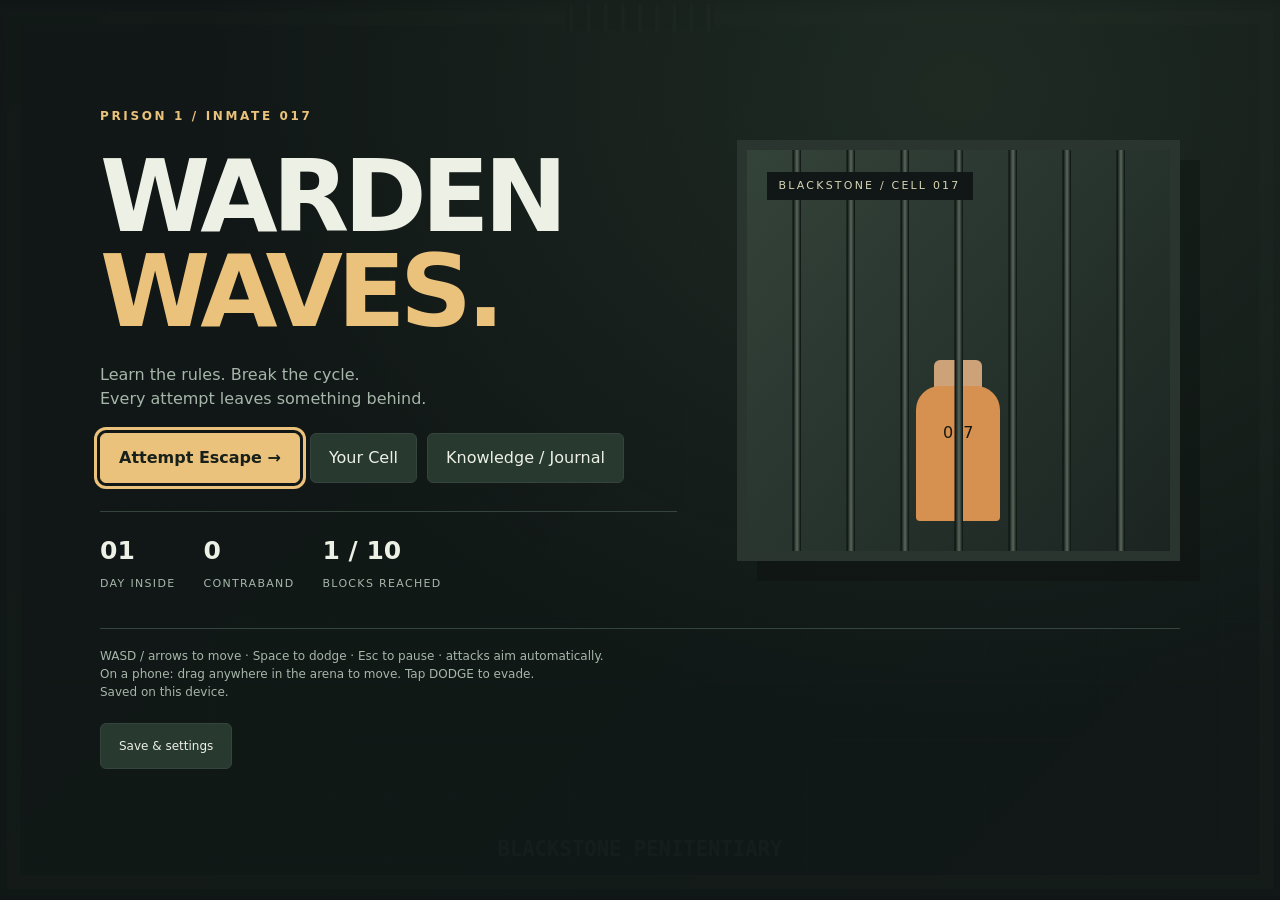
==== PLAY-WARDEN-WAVES.html @ e8080099 "Build Warden Waves escape campaign and persistent progression" ====
<!doctype html>
<html lang="en">
<head>
<meta charset="utf-8">
<meta name="viewport" content="width=device-width,initial-scale=1,viewport-fit=cover">
<meta name="theme-color" content="#101716">
<meta name="description" content="A prison escape survival roguelite. Learn the rules. Break the cycle. Escape the Warden.">
<title>Warden Waves — Break the Cycle</title>
<style>:root{color-scheme:dark;--bg:#101716;--panel:#192321;--line:#35453e;--gold:#ebc27b;--ink:#edf0e5;--muted:#a7b6aa}*{box-sizing:border-box}body{margin:0;background:var(--bg);color:var(--ink);font:16px/1.5 system-ui,-apple-system,sans-serif;overflow:hidden}button{font:inherit;cursor:pointer;border:1px solid var(--line);border-radius:6px;padding:12px 18px;background:#28392f;color:var(--ink);min-height:46px}button:hover{border-color:var(--gold);background:#344a3b}button:focus-visible{outline:3px solid var(--gold);outline-offset:3px}button:disabled{opacity:.45;cursor:default}.primary{background:var(--gold);color:#17201a;font-weight:750;border-color:var(--gold)}.primary:hover{background:#ffdaa0}.danger{color:#f4a8a0}.screen{position:fixed;inset:0;z-index:10;overflow:auto;background:radial-gradient(ellipse at 75% 10%,#2c3b2e88,transparent 55%),linear-gradient(135deg,#101716f8,#101716ef);padding:max(28px,env(safe-area-inset-top)) max(24px,env(safe-area-inset-right)) max(30px,env(safe-area-inset-bottom));display:flex;flex-direction:column;align-items:center}.wrap{width:min(1080px,100%);margin:auto}.eyebrow{text-transform:uppercase;letter-spacing:.22em;color:var(--gold);font-size:12px;font-weight:700}.hero{display:grid;grid-template-columns:1.3fr 1fr;gap:60px;align-items:center}.hero h1{font-size:clamp(56px,8vw,100px);line-height:.95;letter-spacing:-.055em;margin:24px 0}.hero h1 span{color:var(--gold)}h2{font-size:clamp(28px,4vw,42px);line-height:1.1;margin:12px 0 22px}h3{font-size:19px;margin:0 0 10px}p{color:var(--muted);max-width:60ch}small{color:var(--muted)}.actions{display:flex;flex-wrap:wrap;gap:10px;margin:22px 0}.actions button{flex-grow:0}.stats{display:flex;gap:28px;border-top:1px solid var(--line);padding-top:20px;margin-top:28px}.stats b{display:block;font-size:25px}.stats small{font-size:11px;text-transform:uppercase;letter-spacing:.12em}.cellart{position:relative;aspect-ratio:1/.95;background:linear-gradient(130deg,#34433a,#1b2421);border:10px solid #2a3530;box-shadow:20px 20px 0 #080c0a55;overflow:hidden}.cellart:before{content:'';position:absolute;inset:0;background:repeating-linear-gradient(90deg,transparent 0,transparent 45px,#09100e 46px,#59675b 50px,#09100e 54px);z-index:2}.cellart:after{content:'017';position:absolute;bottom:30px;left:calc(50% - 42px);color:#141710;background:#d6904f;border-radius:24px 24px 4px 4px;width:84px;height:100px;text-align:center;padding-top:35px;box-shadow:0 -44px 0 -18px #cda278}.artlabel{position:absolute;top:22px;left:20px;letter-spacing:.2em;font-size:11px;color:#d5d4b2;z-index:3;background:#101716;padding:6px 12px}.grid{display:grid;grid-template-columns:repeat(auto-fit,minmax(230px,1fr));gap:14px}.card{padding:22px;background:var(--panel);border:1px solid var(--line);border-radius:8px}.card p{font-size:14px;min-height:42px}.card button{width:100%;margin-top:10px}.tag{font-size:11px;letter-spacing:.1em;text-transform:uppercase;color:var(--gold)}.toprow{display:flex;justify-content:space-between;gap:20px;align-items:center;border-bottom:1px solid var(--line);margin-bottom:24px;padding-bottom:18px}.toprow h2{margin:0}.journal-entry{border-left:2px solid var(--gold);padding:5px 20px;margin:20px 0}.route{display:flex;gap:8px;flex-wrap:wrap;margin:24px 0}.route span{border:1px solid var(--line);padding:8px 12px;border-radius:4px;font-size:12px}.route .done{border-color:var(--gold);color:var(--gold)}.perk{color:var(--gold)}.footer{border-top:1px solid var(--line);margin-top:34px;padding-top:18px;font-size:12px;color:var(--muted)}canvas{display:block;width:100vw;height:100dvh;touch-action:none}#hud{position:fixed;z-index:2;top:max(12px,env(safe-area-inset-top));left:max(16px,env(safe-area-inset-left));right:max(16px,env(safe-area-inset-right));pointer-events:none;font-size:13px;text-shadow:0 2px 5px #000}#hud>div:first-child{display:flex;justify-content:space-between}#areaLabel{font-size:17px}.health{position:relative;height:22px;background:#211c1b;border:1px solid #657d67;margin-top:8px;overflow:hidden}.health i{display:block;height:100%;background:#709d79}.health span{position:absolute;inset:0;text-align:center;font-size:12px;color:white}.hudline{display:flex;align-items:center;gap:20px;margin-top:6px}.hudline button{pointer-events:auto;margin-left:auto;min-height:36px;padding:3px 15px;background:#17241bdd}#bossHud{max-width:600px;margin:8px auto;text-align:center;color:#ffd1a3}.bossbar{height:9px;background:#201918;margin:6px}.bossbar i{height:100%;display:block;background:#e1a471}#notice{position:fixed;top:32%;width:100%;z-index:4;text-align:center;pointer-events:none;color:var(--gold);font-size:clamp(18px,3vw,30px);font-weight:750;text-shadow:0 3px 8px #000;transition:opacity .3s;padding:0 18px}#stick{position:fixed;width:110px;height:110px;border:1px solid #e6c78b88;background:#11231c66;border-radius:50%;pointer-events:none;z-index:3}#knob{position:absolute;width:42px;height:42px;left:33px;top:33px;border-radius:50%;background:#ebc27baa}#dashBtn{position:fixed;right:max(20px,env(safe-area-inset-right));bottom:max(28px,env(safe-area-inset-bottom));border-radius:50%;width:76px;height:76px;background:#23362bbd;z-index:3;padding:0;font-size:12px;font-weight:800;touch-action:none}[hidden]{display:none!important}@media(max-width:700px){.hero{grid-template-columns:1fr;gap:22px}.cellart{display:none}.hero h1{font-size:68px}.screen{padding:26px 20px}.wrap{margin:auto 0}.stats{gap:22px}.actions button{flex:1}.grid{grid-template-columns:1fr}.card{padding:18px}.card p{min-height:0}.toprow{align-items:flex-start}.hudline{gap:12px;font-size:11px}.footer{margin-top:22px}}@media(prefers-reduced-motion:reduce){*{transition:none!important}}
</style>
</head>
<body>
<canvas id="game" aria-label="Prison arena. Move with WASD, arrow keys, or drag to use the touch joystick."></canvas>
<header id="hud" hidden><div><b id="areaLabel"></b><span id="waveLabel"></span></div><div class="health"><i id="healthFill"></i><span id="healthText"></span></div><div class="hudline"><span id="xpLabel"></span><span id="lootLabel"></span><span id="timeLabel"></span><button id="pauseBtn" aria-label="Pause game">Ⅱ</button></div><div id="bossHud" hidden><span id="bossLabel"></span><div class="bossbar"><i id="bossFill"></i></div></div></header>
<div id="notice" role="status" aria-live="polite"></div>
<main id="screen" class="screen"></main>
<div id="stick" hidden><div id="knob"></div></div>
<button id="dashBtn" hidden aria-label="Dodge">DODGE</button>
<script>/* Shared rules: browser globals and Node tests use the same implementation. */
(function(root){
'use strict';
const SAVE_KEY='wardenWavesSave3';
const floors=[
 ['Solitary','Baton Guard','spin','#dbad68','A locked door is not the same as a dead end.'],
 ['Intake','The Registrar','rush','#82c6b4','His charge follows the last place he saw you.'],
 ['General Population','Block Captain','summon','#cfa36b','The captain hides behind his recruits.'],
 ['The Yard','Watchtower Chief','volley','#8fb77d','Keep moving across the firing line.'],
 ['Workshops','The Foreman','slam','#e39d6c','His shield breaks when he commits to a strike.'],
 ['Medical Wing','The Orderly','hazard','#9dcac2','Watch the floor, not just the guards.'],
 ['Maximum Security','Riot Commander','shield','#a6b5d2','His guard drops when he commits to a strike.'],
 ['Death Row','The Executioner','rush','#c17d83','A second charge follows the first.'],
 ['Administration','The Overseer','volley','#c8b6db','Find the gaps between the paper trail.'],
 ["Warden’s Tower",'The Warden','warden','#e3bd67','He changes the rules. Learn each opening.']
].map((a,i)=>({id:i,name:a[0],boss:a[1],pattern:a[2],color:a[3],clue:a[4],waves:10}));
const perks=[
 {id:'damage',name:'Sharpened Edge',text:'+25% damage. Learn the lesson of strength.'},
 {id:'health',name:'Tough Skin',text:'+25 maximum HP and 25 healing. Learn resilience.'},
 {id:'heal',name:'Bandage Wrap',text:'Recover 35 HP (50 after learning recovery). Learn how to recover.'},
 {id:'speed',name:'Prison Legs',text:'+12% movement speed.'},
 {id:'haste',name:'Quick Hands',text:'Attack 15% faster.'},
 {id:'range',name:'Long Reach',text:'+20% weapon range and projectile life.'},
 {id:'pierce',name:'Hard Point',text:'Shivs pierce one more guard; baton hits 15% harder.'},
 {id:'magnet',name:'Hidden Pockets',text:'+45 pickup radius. Gather XP and Contraband from farther away.'}
];
function blank(){return {version:3,contraband:0,days:1,bed:0,workout:0,shivLevel:0,batonLevel:0,library:0,vaultLevel:0,batonUnlocked:false,batonPurchased:false,chosenWeapon:'shiv',lessons:{damage:false,health:false,heal:false},clears:Array(10).fill(0),bestFloor:0,prison:0,vault:[],vaultEnabled:true,totalKills:0};}
function normalize(raw){
 const s=blank();if(!raw||typeof raw!=='object')return s;
 for(const k of ['contraband','days','bed','workout','shivLevel','batonLevel','library','vaultLevel','bestFloor','prison','totalKills'])s[k]=Number.isFinite(raw[k])?Math.max(0,Math.floor(raw[k])):s[k];
 s.days=Math.max(1,s.days);s.bestFloor=Math.min(9,s.bestFloor);s.prison=Math.min(20,s.prison);
 for(const k of ['bed','workout','shivLevel','batonLevel','library','vaultLevel'])s[k]=Math.min(20,s[k]);
 for(const k of ['batonUnlocked','batonPurchased'])s[k]=raw[k]===true;
 s.chosenWeapon=raw.chosenWeapon==='baton'&&s.batonPurchased?'baton':'shiv';
 s.lessons={damage:raw.lessons?.damage===true,health:raw.lessons?.health===true,heal:raw.lessons?.heal===true};
 s.clears=s.clears.map((_,i)=>Number.isFinite(raw.clears?.[i])?Math.max(0,Math.floor(raw.clears[i])):0);
 if(raw.clearedSolitary&&!s.clears[0])s.clears[0]=1;
 s.vault=Array.isArray(raw.vault)?[...new Set(raw.vault.filter(p=>perks.some(x=>x.id===p)))].slice(0,vaultCapacity(s)):[];
 s.vaultEnabled=raw.vaultEnabled!==false;return s;
}
function load(storage){
 try{const current=storage.getItem(SAVE_KEY);if(current)return normalize(JSON.parse(current));
 for(const key of ['wardenSolitarySave','wardenSave2']){const old=storage.getItem(key);if(old)return normalize(JSON.parse(old));}
 }catch(_){}return blank();
}
function gateOpen(s){return s.clears[0]>0&&Object.values(s.lessons).every(Boolean);}
function vaultCapacity(s){return s.vaultLevel>=8?3:s.vaultLevel>=4?2:1;}
function cost(s,id){const bases={bed:20,workout:25,shivLevel:30,batonLevel:40,library:35,vaultLevel:50};return (bases[id]||Infinity)*(s[id]+1);}
function buy(s,id){const c=cost(s,id);if(s[id]>=20||s.contraband<c||(id==='batonLevel'&&!s.batonPurchased))return false;s.contraband-=c;s[id]++;return true;}
function stats(s,weapon=s.chosenWeapon){return {maxHp:100+s.bed*15,speed:205+Math.min(s.workout,15)*9,damage:weapon==='baton'?20+s.batonLevel*5:15+s.shivLevel*5,interval:weapon==='baton'?Math.max(.25,.65-s.batonLevel*.015):Math.max(.16,.45-s.shivLevel*.012),range:weapon==='baton'?96+s.batonLevel*5:470,magnet:60+s.library*6,pierce:0,weapon};}
function applyPerk(p,id,s){switch(id){case'damage':p.damage*=1.25;break;case'health':p.maxHp+=25;p.hp=Math.min(p.maxHp,p.hp+25);break;case'heal':p.hp=Math.min(p.maxHp,p.hp+(s.lessons.heal?50:35));break;case'speed':p.speed*=1.12;break;case'haste':p.interval=Math.max(.09,p.interval*.85);break;case'range':p.range*=1.2;break;case'pierce':p.pierce++;if(p.weapon==='baton')p.damage*=1.15;break;case'magnet':p.magnet+=45;break;}}
function learn(s,id){if(Object.hasOwn(s.lessons,id))s.lessons[id]=true;}
function choices(s,wave,rng=Math.random){const pool=[...perks];for(let i=pool.length-1;i>0;i--){const j=Math.floor(rng()*(i+1));[pool[i],pool[j]]=[pool[j],pool[i]];}const forced={7:'damage',8:'health',9:'heal'}[wave];if(forced&&!s.lessons[forced]){return [perks.find(p=>p.id===forced),...pool.filter(p=>p.id!==forced).slice(0,2)];}return pool.slice(0,3);}
function quota(wave,floor){return 10+wave*3+floor*2;}
function bossHealth(floor,prison){return (850+floor*320)*(1+prison*.35);}
const api={SAVE_KEY,floors,perks,blank,normalize,load,gateOpen,vaultCapacity,cost,buy,stats,applyPerk,learn,choices,quota,bossHealth};
if(typeof module!=='undefined'&&module.exports)module.exports=api;root.WardenRules=api;
})(typeof globalThis!=='undefined'?globalThis:this);
</script><script>/* Warden Waves — no network, framework, or build step required. */
'use strict';
const R=WardenRules,$=id=>document.getElementById(id),canvas=$('game'),ctx=canvas.getContext('2d'),screen=$('screen');
let save=R.load(localStorage),storageWarning='',state='menu',run=null,keys={},joy={x:0,y:0,id:null},lastTime=0,noticeTime=0,particles=[],camera={w:960,h:640},view={scale:1,x:0,y:0};
const WORLD={w:1120,h:780},touch=matchMedia('(pointer: coarse)').matches;
function persist(){try{localStorage.setItem(R.SAVE_KEY,JSON.stringify(save));storageWarning='';}catch(_){storageWarning='Saving is unavailable in this browser. Keep this tab open to retain this session.';}}
function note(text,time=3){$('notice').textContent=text;noticeTime=time;$('notice').style.opacity=1;}
function resetInput(){keys={};joy={x:0,y:0,id:null};$('stick').hidden=true;$('knob').style.transform='';}
function panel(html){resetInput();screen.innerHTML='<div class="wrap">'+html+'</div>';screen.hidden=false;$('dashBtn').hidden=true;$('hud').hidden=true;$('notice').style.opacity=0;screen.scrollTop=0;screen.querySelector('button')?.focus({preventScroll:true});}
function action(id,fn){$(id)?.addEventListener('click',fn);}
function money(){return `${save.contraband} Contraband`;}
function header(title){return `<div class="toprow"><div><span class="eyebrow">Day ${save.days} · ${money()}</span><h2>${title}</h2></div><button id="back">← Cell</button></div>`;}
function menu(){state='menu';run=null;panel(`<div class="hero"><section><div class="eyebrow">Prison ${save.prison+1} / Inmate 017</div><h1>WARDEN<br><span>WAVES.</span></h1><p>Learn the rules. Break the cycle.<br>Every attempt leaves something behind.</p><div class="actions"><button class="primary" id="start">Attempt Escape →</button><button id="cell">Your Cell</button><button id="journal">Knowledge / Journal</button></div><div class="stats"><div><b>${String(save.days).padStart(2,'0')}</b><small>Day inside</small></div><div><b>${save.contraband}</b><small>Contraband</small></div><div><b>${save.bestFloor+1} / 10</b><small>Blocks reached</small></div></div></section><div class="cellart" aria-hidden="true"><span class="artlabel">BLACKSTONE / CELL 017</span></div></div><div class="footer">WASD / arrows to move · Space to dodge · Esc to pause · attacks aim automatically.<br>On a phone: drag anywhere in the arena to move. Tap DODGE to evade.<br>Saved on this device. ${storageWarning}<div class="actions"><button id="settings">Save & settings</button>${save.clears[0]>=20&&R.gateOpen(save)?'<button id="checkpoint">Start at Intake · no carried powers</button>':''}</div></div>`);action('start',()=>startRun(0));action('cell',cellMenu);action('journal',journal);action('settings',settings);action('checkpoint',()=>startRun(1,true));}
const upgrades=[['bed','Bed','+15 starting health per level.'],['workout','Workout Corner','+9 movement speed per level (first 15 levels).'],['shivLevel','Shiv Training','More damage and faster throws.'],['batonLevel','Baton Training','More damage, reach, and faster swings.'],['library','Library','Collect XP farther away; +3% XP per level.'],['vaultLevel','Perk Vault','Carry one perk into a new attempt. A second slot at level 4; third at level 8.']];
function cellMenu(){state='cell';panel(header('Your Cell')+`<p>What they take from you is temporary. What you learn stays.</p><div class="grid">${upgrades.filter(u=>u[0]!=='batonLevel'||save.batonPurchased).map(([id,name,text])=>`<article class="card"><span class="tag">Level ${save[id]} / 20</span><h3>${name}</h3><p>${text}</p><button id="buy-${id}" ${save[id]>=20||save.contraband<R.cost(save,id)?'disabled':''}>${save[id]>=20?'Fully upgraded':`Upgrade · ${R.cost(save,id)}`}</button></article>`).join('')}</div><div class="actions"><button id="weapons">Weapons</button><button id="vault">Perk Vault</button></div>`);action('back',menu);upgrades.forEach(([id])=>action('buy-'+id,()=>{if(R.buy(save,id)){persist();cellMenu();}}));action('weapons',weaponsMenu);action('vault',vaultMenu);}
function weaponsMenu(){state='weapons';panel(header('Weapons')+`<div class="grid"><article class="card"><span class="tag">Ranged / precision</span><h3>Shiv · level ${save.shivLevel}</h3><p>Automatic throws at the nearest guard. Damage + health journal lessons unlock twin throws.</p><button id="shiv" ${save.chosenWeapon==='shiv'?'disabled':''}>${save.chosenWeapon==='shiv'?'Equipped':'Equip shiv'}</button></article><article class="card"><span class="tag">Melee / crowd control</span><h3>Baton · level ${save.batonLevel}</h3><p>${save.batonUnlocked?'Wide swings hit groups and knock guards back. Stay close, then dodge the counterattack.':'Defeat the Baton Guard in Solitary to unlock this weapon.'}</p><button id="baton" ${!save.batonUnlocked||(!save.batonPurchased&&save.contraband<60)||save.chosenWeapon==='baton'?'disabled':''}>${!save.batonUnlocked?'Locked':!save.batonPurchased?'Purchase · 60':save.chosenWeapon==='baton'?'Equipped':'Equip baton'}</button></article></div>`);action('back',cellMenu);action('shiv',()=>{save.chosenWeapon='shiv';persist();weaponsMenu();});action('baton',()=>{if(!save.batonPurchased){if(save.contraband<60)return;save.contraband-=60;save.batonPurchased=true;}save.chosenWeapon='baton';persist();weaponsMenu();});}
function vaultMenu(){state='vault';panel(header('Perk Vault')+`<p>Keep up to ${R.vaultCapacity(save)} different perks. After an attempt, choose from perks you actually found. Stored perks apply once at the start of each new attempt.</p><div class="grid">${save.vault.length?save.vault.map(id=>`<article class="card"><h3>${R.perks.find(p=>p.id===id).name}</h3><p>${R.perks.find(p=>p.id===id).text}</p><button id="remove-${id}">Remove</button></article>`).join(''):'<article class="card"><h3>Empty shelf</h3><p>Your next attempt may leave something worth keeping.</p></article>'}</div><div class="actions"><button id="vault-toggle">Carried perks: ${save.vaultEnabled?'ON':'OFF'}</button></div>`);action('back',cellMenu);action('vault-toggle',()=>{save.vaultEnabled=!save.vaultEnabled;persist();vaultMenu();});save.vault.forEach(id=>action('remove-'+id,()=>{save.vault=save.vault.filter(p=>p!==id);persist();vaultMenu();}));}
function journal(){state='journal';const clues=[['damage','Strength','A sharper edge teaches you to push back.'],['health','Resilience','Survival starts with what you can endure.'],['heal','Recovery','Even when you feel strong, learn how to mend.']];panel(header('Knowledge / Journal')+`<p>Scratches under the bed: “Three lessons. One door. The Warden counts your victories. The lock counts what you learned.”</p>${clues.map(([id,name,clue])=>`<div class="journal-entry"><h3>${save.lessons[id]?'✓':'○'} ${name}</h3><p>${save.lessons[id]?`Lesson learned: ${R.perks.find(p=>p.id===id).name}.`:clue}</p></div>`).join('')}<div class="journal-entry"><h3>${R.gateOpen(save)?'✓ The service gate is open':'○ A service gate behind Solitary'}</h3><p>${R.gateOpen(save)?'Return to Solitary. Beat its guard again and slip into Intake.':save.clears[0]?'You beat the guard, but winning alone was not the key.':'A guard holds the door. Three late-wave choices hold its secret.'}</p><p>Twin throws: ${save.lessons.damage&&save.lessons.health?'unlocked':'learn strength and resilience'}. Better bandages: ${save.lessons.heal?'unlocked':'learn recovery'}.</p><p>Solitary clears: ${save.clears[0]} / 20 toward starting at Intake without carried powers.</p></div><div class="route">${R.floors.map((f,i)=>`<span class="${save.clears[i]?'done':''}">${i+1}. ${i<=save.bestFloor?f.name:'???'}${save.clears[i]?' ✓':''}</span>`).join('')}</div><p>Current lead: ${R.floors[save.bestFloor].clue}</p>`);action('back',menu);}
function settings(){state='settings';panel(header('Save & Settings')+`<p>Progress stays in this browser on this device. Copy a backup before changing devices or clearing browser data.</p><div class="actions"><button id="export">Copy save backup</button><button id="import">Restore backup</button><button class="danger" id="reset">Erase all progress</button></div><p id="saveStatus" role="status">${storageWarning}</p>`);action('back',menu);action('export',async()=>{const data=JSON.stringify(save);try{await navigator.clipboard.writeText(data);$('saveStatus').textContent='Backup copied. Keep it somewhere safe.';}catch(_){prompt('Copy this save backup:',data);}});action('import',()=>{const raw=prompt('Paste a Warden Waves save backup:');if(!raw)return;try{const data=JSON.parse(raw);if(!data||typeof data!=='object'||Array.isArray(data)||!('contraband'in data))throw Error();if(!confirm('Replace this device’s progress with this backup?'))return;save=R.normalize(data);persist();menu();}catch(_){$('saveStatus').textContent='That backup is not a valid Warden Waves save.';}});action('reset',()=>{if(confirm('Erase all days, upgrades, lessons and campaign progress? This cannot be undone.')){save=R.blank();try{for(const k of [R.SAVE_KEY,'wardenSolitarySave','wardenSave2'])localStorage.removeItem(k);}catch(_){}persist();menu();}});}
function startRun(floor=0,clean=false){const p=R.stats(save);Object.assign(p,{x:WORLD.w/2,y:WORLD.h/2,hp:p.maxHp,r:13,attack:0,invuln:0,dash:0,dashCooldown:0,dx:0,dy:-1,level:1,xp:0,xpNeed:16});run={p,floor,wave:1,enemies:[],shots:[],hostile:[],drops:[],zones:[],boss:null,spawned:0,kills:0,spawnTimer:0,time:0,floorTime:0,loot:0,earnedKills:0,perks:[],pendingLevels:0,bossDefeated:false,settled:false,swing:0,clean};particles=[];if(!clean&&save.vaultEnabled)for(const id of save.vault){R.applyPerk(p,id,save);run.perks.push(id);}beginFloor(floor);}
function play(){state='playing';screen.hidden=true;$('hud').hidden=false;$('dashBtn').hidden=!touch;$('pauseBtn').textContent='Ⅱ';resetInput();}
function beginFloor(floor){run.floor=floor;run.wave=1;run.floorTime=0;save.bestFloor=Math.max(save.bestFloor,floor);persist();beginWave();play();note(`BLOCK ${floor+1} / ${R.floors[floor].name}`,3);}
function beginWave(){Object.assign(run,{spawned:0,kills:0,spawnTimer:.5,enemies:[],shots:[],hostile:[],zones:[],boss:null,bossDefeated:false});run.target=R.quota(run.wave,run.floor);}
function makeEnemy(type){const edge=Math.floor(Math.random()*4),inset=30;let x=edge===0?inset:edge===1?WORLD.w-inset:Math.random()*(WORLD.w-60)+30,y=edge===2?inset:edge===3?WORLD.h-inset:Math.random()*(WORLD.h-60)+30;if(Math.hypot(x-run.p.x,y-run.p.y)<180){x=run.p.x<WORLD.w/2?WORLD.w-30:30;y=run.p.y<WORLD.h/2?WORLD.h-30:30;}const f=run.floor,w=run.wave,hard=1+save.prison*.22;type=type||(Math.random()<.12+f*.025?'heavy':Math.random()<.20&&f>0?'ranged':Math.random()<.15?'runner':'guard');const hp=(type==='heavy'?65:type==='runner'?20:30)*(1+w*.08+f*.14)*hard;return {x,y,r:type==='heavy'?20:14,hp,maxHp:hp,type,speed:(type==='runner'?132:type==='heavy'?63:type==='ranged'?72:90)+f*3,damage:type==='heavy'?16:9,cooldown:1+Math.random(),flash:0};}
function addDrop(e){run.drops.push({x:e.x,y:e.y,value:e.type==='heavy'?5:3,kind:'xp'});if(Math.random()<.65)run.drops.push({x:e.x+7,y:e.y+6,value:e.type==='heavy'?2:1,kind:'loot'});}
function killEnemy(e){if(e.dead)return;e.dead=true;run.kills++;run.earnedKills++;addDrop(e);burst(e.x,e.y,'#c8b17d',6);}
function collectAll(){for(const d of run.drops){if(d.kind==='loot')run.loot+=d.value;else gainXp(d.value);}run.drops=[];}
function gainXp(value){const p=run.p;p.xp+=value*(1+save.library*.03);while(p.xp>=p.xpNeed){p.xp-=p.xpNeed;p.level++;p.xpNeed=Math.round(p.xpNeed*1.24+5);run.pendingLevels++;}}
function pickUpgrades(reason,after,waveHint=0){state='choice';resetInput();const picks=R.choices(save,waveHint);panel(`<span class="eyebrow">Block ${run.floor+1} · Wave ${run.wave} · Level ${run.p.level}</span><h2>${reason}</h2><p>Choose one find. Run powers last until capture. Journal lessons last forever.</p><div class="grid">${picks.map(p=>`<article class="card"><span class="tag">${Object.hasOwn(save.lessons,p.id)&&!save.lessons[p.id]?'Unlearned lesson':'Run upgrade'}</span><h3>${p.name}</h3><p>${p.text}</p><button class="primary" id="pick-${p.id}">Take it →</button></article>`).join('')}</div>`);picks.forEach(p=>action('pick-'+p.id,()=>{R.applyPerk(run.p,p.id,save);R.learn(save,p.id);run.perks.push(p.id);persist();after();}));}
function resumeWithLevels(){if(run.pendingLevels>0){run.pendingLevels--;pickUpgrades('Level up',resumeWithLevels);}else play();}
function waveDone(){collectAll();if(run.wave===10){spawnBoss();resumeWithLevels();return;}const next=run.wave+1;pickUpgrades(`Wave ${run.wave} cleared`,()=>{run.wave=next;beginWave();resumeWithLevels();note(`Wave ${next} / 10`,2);},run.floor===0?next:0);}
function spawnBoss(){run.shots=[];run.hostile=[];run.zones=[];const f=R.floors[run.floor],hp=R.bossHealth(run.floor,save.prison);run.boss={x:WORLD.w/2,y:180,r:32,hp,maxHp:hp,type:'boss',pattern:f.pattern,phase:0,mode:'chase',timer:2,angle:0,flash:0,vx:0,vy:0,open:0};note(`${f.boss} · ${f.clue}`,4);}
function distance(a,b){return Math.hypot(a.x-b.x,a.y-b.y);}
function fire(x,y,tx,ty,speed,damage,hostile=false){const a=Math.atan2(ty-y,tx-x),shot={x,y,vx:Math.cos(a)*speed,vy:Math.sin(a)*speed,r:hostile?6:4,damage,life:hostile?6:run.p.range/speed,pierce:run.p.pierce,hits:new Set()};(hostile?run.hostile:run.shots).push(shot);}
function damageTarget(e,damage){let factor=1;if(e.type==='boss'&&['shield','slam'].includes(e.pattern)&&e.open<=0)factor=.35;e.hp-=damage*factor;e.flash=.1;if(e.hp<=0&&e.type!=='boss')killEnemy(e);}
function attack(){const p=run.p,targets=run.enemies.filter(e=>!e.dead);if(run.boss)targets.push(run.boss);targets.sort((a,b)=>distance(p,a)-distance(p,b));if(!targets.length)return;if(p.weapon==='baton'){run.swing=.15;for(const e of targets){if(distance(p,e)<p.range+e.r){damageTarget(e,p.damage);if(e.type!=='boss'){const a=Math.atan2(e.y-p.y,e.x-p.x);e.x+=Math.cos(a)*24;e.y+=Math.sin(a)*24;}}}}else{const t=targets[0];fire(p.x,p.y,t.x,t.y,570,p.damage);if(save.lessons.damage&&save.lessons.health)fire(p.x+9,p.y+5,t.x+9,t.y+5,570,p.damage*.75);}}
function hurt(damage){if(run.p.invuln>0)return;run.p.hp-=damage;run.p.invuln=.65;burst(run.p.x,run.p.y,'#e29c85',8);}
function dodge(){if(state!=='playing'||run.p.dashCooldown>0)return;const p=run.p;p.dash=.18;p.invuln=Math.max(p.invuln,.25);p.dashCooldown=2.6;}
function pause(){if(state!=='playing')return;state='paused';panel(`<span class="eyebrow">Time stands still</span><h2>Take a breath.</h2><p>Your attempt is paused. Contraband is banked when you return to the cell.</p><div class="actions"><button class="primary" id="resume">Resume attempt</button><button id="retreat">Return to cell · bank ${run.loot}</button></div>`);action('resume',play);action('retreat',()=>finish('You chose to wait for another opening.'));}
function update(dt){if(state!=='playing')return;const p=run.p;run.time+=dt;run.floorTime+=dt;p.invuln=Math.max(0,p.invuln-dt);p.dashCooldown=Math.max(0,p.dashCooldown-dt);run.swing=Math.max(0,run.swing-dt);let mx=(keys.ArrowRight||keys.d?1:0)-(keys.ArrowLeft||keys.a?1:0),my=(keys.ArrowDown||keys.s?1:0)-(keys.ArrowUp||keys.w?1:0);if(joy.id!==null){mx=joy.x;my=joy.y;}const len=Math.hypot(mx,my);if(len>0){mx/=Math.max(1,len);my/=Math.max(1,len);p.dx=mx/(Math.hypot(mx,my)||1);p.dy=my/(Math.hypot(mx,my)||1);}if(p.dash>0){p.x+=p.dx*p.speed*3.5*dt;p.y+=p.dy*p.speed*3.5*dt;p.dash-=dt;}else{p.x+=mx*p.speed*dt;p.y+=my*p.speed*dt;}p.x=Math.max(30,Math.min(WORLD.w-30,p.x));p.y=Math.max(40,Math.min(WORLD.h-30,p.y));p.attack-=dt;if(p.attack<=0){attack();p.attack=p.interval;}
 if(!run.boss&&run.spawned<run.target){run.spawnTimer-=dt;if(run.spawnTimer<=0&&run.enemies.length<14+run.floor){run.enemies.push(makeEnemy());run.spawned++;run.spawnTimer=Math.max(.22,.85-run.wave*.035-run.floor*.025);}}
 for(const e of run.enemies){if(e.dead)continue;const a=Math.atan2(p.y-e.y,p.x-e.x),d=distance(p,e);e.flash=Math.max(0,e.flash-dt);if(e.type!=='ranged'||d>230){e.x+=Math.cos(a)*e.speed*dt;e.y+=Math.sin(a)*e.speed*dt;}else if(d<150){e.x-=Math.cos(a)*e.speed*.5*dt;e.y-=Math.sin(a)*e.speed*.5*dt;}if(e.type==='ranged'){e.cooldown-=dt;if(e.cooldown<=0){fire(e.x,e.y,p.x,p.y,200,10,true);e.cooldown=2.8;}}if(d<p.r+e.r)hurt(e.damage);}
 // Mild separation prevents guards stacking into a single invisible hitbox.
 for(let i=0;i<run.enemies.length;i++)for(let j=i+1;j<run.enemies.length;j++){const a=run.enemies[i],b=run.enemies[j],d=distance(a,b),min=a.r+b.r;if(d>0&&d<min){const push=(min-d)*.5,dx=(a.x-b.x)/d,dy=(a.y-b.y)/d;a.x+=dx*push;a.y+=dy*push;b.x-=dx*push;b.y-=dy*push;}}
 if(run.boss)updateBoss(dt);
 for(const list of [run.shots,run.hostile])for(const b of list){b.x+=b.vx*dt;b.y+=b.vy*dt;b.life-=dt;if(list===run.hostile){if(distance(b,p)<b.r+p.r){hurt(b.damage);b.life=0;}}else{for(const e of [...run.enemies,...(run.boss?[run.boss]:[])]){if(e.dead||b.hits.has(e)||b.life<=0)continue;if(distance(b,e)<b.r+e.r){damageTarget(e,b.damage);b.hits.add(e);if(b.pierce<=0)b.life=0;else b.pierce--;}}}}
 for(const z of run.zones){z.time-=dt;if(z.time<=0&&!z.fired){z.fired=true;z.time=.35;if(distance(p,z)<z.r+p.r)hurt(z.damage);burst(z.x,z.y,'#d6a26f',12);}}
 run.zones=run.zones.filter(z=>!z.fired||z.time>0);run.enemies=run.enemies.filter(e=>!e.dead);run.shots=run.shots.filter(b=>b.life>0);run.hostile=run.hostile.filter(b=>b.life>0);
 for(const d of run.drops){const gap=distance(p,d);if(gap<p.magnet){const a=Math.atan2(p.y-d.y,p.x-d.x);d.x+=Math.cos(a)*360*dt;d.y+=Math.sin(a)*360*dt;}if(gap<18){if(d.kind==='loot')run.loot+=d.value;else gainXp(d.value);d.dead=true;}}
 run.drops=run.drops.filter(d=>!d.dead);
 if(p.hp<=0){finish('The guards drag you back. Your knowledge and Contraband stay with you.');return;}
 if(run.boss&&run.boss.hp<=0){bossWon();return;}
 if(!run.boss&&run.spawned>=run.target&&run.enemies.length===0){waveDone();return;}
 if(run.pendingLevels>0)resumeWithLevels();
}
function zone(x,y,r,delay=1,damage=22){run.zones.push({x,y,r,time:delay,total:delay,damage,fired:false});}
function volley(b,count,offset=0){const a=Math.atan2(run.p.y-b.y,run.p.x-b.x)+offset;for(let i=0;i<count;i++){const angle=a+(i-(count-1)/2)*.24;fire(b.x,b.y,b.x+Math.cos(angle)*100,b.y+Math.sin(angle)*100,180+run.floor*6,14,true);}}
function updateBoss(dt){const b=run.boss,p=run.p,hp=b.hp/b.maxHp;const phase=hp<.25?3:hp<.5?2:hp<.75?1:0;if(phase>b.phase){b.phase=phase;note(phase===3?'LOCKDOWN · last stand':'The guard changes tactics',2);b.timer=Math.min(b.timer,1);}b.angle+=dt*(1.4+b.phase*.35);b.flash=Math.max(0,b.flash-dt);b.open=Math.max(0,b.open-dt);b.timer-=dt;const a=Math.atan2(p.y-b.y,p.x-b.x),pattern=b.pattern==='warden'?['spin','volley','hazard','rush'][b.phase]:b.pattern;
 if(b.mode==='windup'){if(b.timer<=0){b.mode='charge';b.timer=.6;b.open=1.8;}}
 else if(b.mode==='charge'){b.x+=b.vx*dt;b.y+=b.vy*dt;if(b.timer<=0){b.mode='recover';b.timer=1.4;}}
 else if(b.mode==='recover'){if(b.timer<=0){if(b.repeat>0){b.repeat--;b.mode='windup';b.timer=.65;b.vx=Math.cos(a)*480;b.vy=Math.sin(a)*480;}else{b.mode='chase';b.timer=2;}}}
 else{const speed=pattern==='volley'?48:pattern==='shield'?65:78+b.phase*12;if(distance(p,b)>55){b.x+=Math.cos(a)*speed*dt;b.y+=Math.sin(a)*speed*dt;}if(b.timer<=0){b.timer=Math.max(1.4,3-b.phase*.3);switch(pattern){case'rush':b.repeat=run.floor===7||b.pattern==='warden'?1:0;b.mode='windup';b.timer=.85;b.vx=Math.cos(a)*(420+b.phase*40);b.vy=Math.sin(a)*(420+b.phase*40);note('CHARGE · move off the line',1);break;case'spin':b.open=1.4;zone(b.x,b.y,110+b.phase*12,.9,24);if(b.phase>1)volley(b,3);break;case'summon':for(let i=0;i<2+b.phase;i++)if(run.enemies.length<18)run.enemies.push(makeEnemy(i%2?'runner':'guard'));b.open=2;break;case'volley':volley(b,5+b.phase*2,b.phase%2?.12:0);b.open=1.3;break;case'slam':case'shield':zone(b.x,b.y,145,.95,28);b.open=2;volley(b,3);break;case'hazard':for(let i=0;i<3+b.phase;i++)zone(i?30+Math.random()*(WORLD.w-60):p.x,i?40+Math.random()*(WORLD.h-70):p.y,65,1.2,20);b.open=1.5;break;}}}
 b.x=Math.max(35,Math.min(WORLD.w-35,b.x));b.y=Math.max(50,Math.min(WORLD.h-35,b.y));if(distance(p,b)<p.r+b.r)hurt(b.mode==='charge'?26:16);
}
function bossWon(){const f=run.floor,previous=save.clears[f];collectAll();save.clears[f]++;run.loot+=30+f*15;if(f===0)save.batonUnlocked=true;persist();run.bossDefeated=true;run.hostile=[];run.zones=[];run.enemies=[];if(f===0&&(previous===0||!R.gateOpen(save))){finish(R.gateOpen(save)?'The Warden returns you to your cell—but the three lessons reveal a service gate. Next time, there is a way through.':'You beat the Baton Guard, but the Warden drags you back. The journal hints at what the locked gate is missing.');return;}if(f===9){save.prison++;persist();finish('You read the Warden’s patterns. You broke the cycle. The gates open—and Prison '+(save.prison+1)+' waits beyond them.',true);return;}state='transition';panel(`<span class="eyebrow">Block ${f+1} cleared · ${R.floors[f].boss} defeated</span><h2>A door finally opens.</h2><p>Next: ${R.floors[f+1].name}. ${R.floors[f+1].clue}</p><p>Keep your build, or leave its temporary powers behind and recover completely. Contraband and journal knowledge stay either way.</p><div class="actions"><button class="primary" id="keep">Keep powers →</button><button id="abandon">Abandon powers · heal fully →</button><button id="bank">Return to cell · bank ${run.loot}</button></div>`);action('keep',()=>{run.p.hp=Math.min(run.p.maxHp,run.p.hp+30);beginFloor(f+1);});action('abandon',()=>{const old=run.p,base=R.stats(save);Object.assign(old,base,{hp:base.maxHp,attack:0,level:1,xp:0,xpNeed:16});run.perks=[];run.pendingLevels=0;beginFloor(f+1);});action('bank',()=>finish('You slip back to your cell with new knowledge.'));}
function finish(text,escaped=false){if(!run||run.settled)return;run.settled=true;state='result';resetInput();const earned=run.loot,found=[...new Set(run.perks)],duration=formatTime(run.time);save.contraband+=earned;save.days++;save.totalKills+=run.earnedKills;persist();panel(`<span class="eyebrow">${escaped?'Escape recorded':'Another day inside'} · ${duration}</span><h2>${escaped?'You escaped.':'Back to your cell.'}</h2><p>${text}</p><div class="stats"><div><b>+${earned}</b><small>Contraband banked</small></div><div><b>${run.earnedKills}</b><small>Guards defeated</small></div><div><b>${run.floor+1}</b><small>Block reached</small></div></div><h3 style="margin-top:28px">Store a find in the Perk Vault</h3><p>Tap to select up to ${R.vaultCapacity(save)} perks total. Existing stored perks stay selected.</p><div class="actions" id="vaultChoices">${[...new Set([...save.vault,...found])].map(id=>`<button id="store-${id}" aria-pressed="${save.vault.includes(id)}">${save.vault.includes(id)?'✓ ':''}${R.perks.find(p=>p.id===id).name}</button>`).join('')||'<small>No perks found on this attempt.</small>'}</div><p id="vaultStatus" role="status"></p><div class="actions"><button class="primary" id="continue">Return to cell →</button></div>`);for(const id of [...new Set([...save.vault,...found])])action('store-'+id,()=>{if(save.vault.includes(id))save.vault=save.vault.filter(x=>x!==id);else if(save.vault.length<R.vaultCapacity(save))save.vault.push(id);else{$('vaultStatus').textContent='Vault full. Deselect a stored perk first.';return;}persist();$('store-'+id).textContent=(save.vault.includes(id)?'✓ ':'')+R.perks.find(p=>p.id===id).name;$('store-'+id).setAttribute('aria-pressed',save.vault.includes(id));$('vaultStatus').textContent=`${save.vault.length} / ${R.vaultCapacity(save)} slots used.`;});action('continue',menu);}
function formatTime(t){return `${Math.floor(t/60)}:${String(Math.floor(t%60)).padStart(2,'0')}`;}
function resize(){const dpr=Math.min(devicePixelRatio||1,2);canvas.width=Math.round(innerWidth*dpr);canvas.height=Math.round(innerHeight*dpr);camera.w=innerWidth;camera.h=innerHeight;view.scale=camera.w<700?Math.min(.95,Math.max(camera.w/620,camera.h/1100)):Math.min(camera.w/WORLD.w,camera.h/WORLD.h);view.x=(camera.w-WORLD.w*view.scale)/2;view.y=(camera.h-WORLD.h*view.scale)/2;}
function burst(x,y,color,n){for(let i=0;i<n;i++){const a=Math.random()*Math.PI*2,s=40+Math.random()*90;particles.push({x,y,vx:Math.cos(a)*s,vy:Math.sin(a)*s,life:.4,color});}}
function circle(x,y,r,color){ctx.fillStyle=color;ctx.beginPath();ctx.arc(x,y,r,0,Math.PI*2);ctx.fill();}
function draw(dt){const dpr=Math.min(devicePixelRatio||1,2);ctx.setTransform(dpr,0,0,dpr,0,0);ctx.fillStyle='#090e0c';ctx.fillRect(0,0,camera.w,camera.h);if(camera.w<700&&run){view.x=Math.min(0,Math.max(camera.w-WORLD.w*view.scale,camera.w/2-run.p.x*view.scale));view.y=Math.min(0,Math.max(camera.h-WORLD.h*view.scale,camera.h/2-run.p.y*view.scale));}ctx.translate(view.x,view.y);ctx.scale(view.scale,view.scale);ctx.fillStyle='#202b26';ctx.fillRect(0,0,WORLD.w,WORLD.h);ctx.strokeStyle='#2c3830';ctx.lineWidth=1;for(let x=30;x<WORLD.w;x+=52){ctx.beginPath();ctx.moveTo(x,20);ctx.lineTo(x,WORLD.h-20);ctx.stroke();}for(let y=20;y<WORLD.h;y+=52){ctx.beginPath();ctx.moveTo(20,y);ctx.lineTo(WORLD.w-20,y);ctx.stroke();}ctx.strokeStyle='#586451';ctx.lineWidth=12;ctx.strokeRect(12,12,WORLD.w-24,WORLD.h-24);ctx.fillStyle='#0e1713';ctx.fillRect(WORLD.w/2-65,0,130,22);ctx.strokeStyle='#78816c';ctx.lineWidth=3;for(let x=WORLD.w/2-60;x<WORLD.w/2+65;x+=15){ctx.beginPath();ctx.moveTo(x,0);ctx.lineTo(x,24);ctx.stroke();}ctx.font='bold 18px monospace';ctx.fillStyle='#72806e';ctx.textAlign='center';ctx.fillText(run?R.floors[run.floor].name.toUpperCase():'BLACKSTONE PENITENTIARY',WORLD.w/2,WORLD.h-35);
 if(!run)return;for(const z of run.zones){ctx.strokeStyle=z.fired?'#fff0bc':'#eeab72';ctx.fillStyle=z.fired?'#edb16b77':'#d4976320';ctx.beginPath();ctx.arc(z.x,z.y,z.r,0,Math.PI*2);ctx.fill();ctx.stroke();if(!z.fired){ctx.beginPath();ctx.arc(z.x,z.y,z.r*(1-z.time/z.total),0,Math.PI*2);ctx.stroke();}}
 for(const d of run.drops){if(d.kind==='xp'){ctx.fillStyle='#87d4d0';ctx.save();ctx.translate(d.x,d.y);ctx.rotate(Math.PI/4);ctx.fillRect(-4,-4,8,8);ctx.restore();}else{ctx.fillStyle='#eac77b';ctx.fillRect(d.x-4,d.y-3,8,6);}}
 for(const e of run.enemies)drawPerson(e,false);
 if(run.boss){const b=run.boss;drawPerson(b,false,true);if(b.mode==='windup'){ctx.strokeStyle='#f0b07c';ctx.setLineDash([12,8]);ctx.lineWidth=5;ctx.beginPath();ctx.moveTo(b.x,b.y);ctx.lineTo(b.x+b.vx*2,b.y+b.vy*2);ctx.stroke();ctx.setLineDash([]);}if(['shield','slam'].includes(b.pattern)&&b.open<=0){ctx.strokeStyle='#bdd5d1';ctx.lineWidth=5;ctx.beginPath();ctx.arc(b.x,b.y,b.r+10,0,Math.PI*2);ctx.stroke();}}
 for(const b of run.shots){ctx.strokeStyle='#e6e4cb';ctx.lineWidth=4;ctx.beginPath();ctx.moveTo(b.x,b.y);ctx.lineTo(b.x-b.vx*.018,b.y-b.vy*.018);ctx.stroke();}for(const b of run.hostile)circle(b.x,b.y,6,'#ffc48c');drawPerson(run.p,true);
 if(run.swing>0){ctx.strokeStyle='#eed29c';ctx.lineWidth=8;ctx.beginPath();ctx.arc(run.p.x,run.p.y,run.p.range,0,Math.PI*2);ctx.stroke();}
 for(const p of particles){if(state==='playing'){p.x+=p.vx*dt;p.y+=p.vy*dt;p.life-=dt;}ctx.globalAlpha=Math.max(0,p.life/.4);circle(p.x,p.y,3,p.color);}ctx.globalAlpha=1;particles=particles.filter(p=>p.life>0);
 if(state==='playing')updateHud();
}
function drawPerson(e,isPlayer,boss=false){const r=e.r||13;circle(e.x+3,e.y+9,r+3,'#0a100d70');ctx.globalAlpha=isPlayer&&e.invuln>0?.55:1;ctx.fillStyle=e.flash>0?'#fff5d5':isPlayer?'#da914d':boss?R.floors[run.floor].color:e.type==='heavy'?'#8d99a6':e.type==='ranged'?'#729c9b':e.type==='runner'?'#b3b49a':'#759080';ctx.fillRect(e.x-r,e.y-r*.55,r*2,r*1.65);circle(e.x,e.y-r*.85,r*.58,isPlayer?'#deb38b':'#b6b9a0');ctx.fillStyle='#17211a';ctx.fillRect(e.x-r*.8,e.y+r*.65,r*.6,r*.55);ctx.fillRect(e.x+r*.2,e.y+r*.65,r*.6,r*.55);ctx.globalAlpha=1;if(!isPlayer&&e.hp<e.maxHp){ctx.fillStyle='#141a16';ctx.fillRect(e.x-r,e.y-r-14,r*2,4);ctx.fillStyle='#d5bb81';ctx.fillRect(e.x-r,e.y-r-14,r*2*Math.max(0,e.hp/e.maxHp),4);}if(isPlayer){ctx.strokeStyle='#f2dfb6';ctx.lineWidth=2;ctx.beginPath();ctx.arc(e.x,e.y,r+6,0,Math.PI*2);ctx.stroke();}}
function updateHud(){const p=run.p;$('areaLabel').textContent=`${run.floor+1}. ${R.floors[run.floor].name}`;$('waveLabel').textContent=run.boss?'BOSS':`Wave ${run.wave}/10 · ${run.kills}/${run.target}`;$('healthFill').style.width=Math.max(0,p.hp/p.maxHp*100)+'%';$('healthText').textContent=`${Math.max(0,Math.ceil(p.hp))} / ${p.maxHp} HP`;$('xpLabel').textContent=`LV ${p.level} · XP ${Math.floor(p.xp)}/${p.xpNeed}`;$('lootLabel').textContent=`${run.loot} Contraband`;$('timeLabel').textContent=formatTime(run.time);$('bossHud').hidden=!run.boss;if(run.boss){$('bossLabel').textContent=R.floors[run.floor].boss+(run.boss.open>0?' · OPENING':'');$('bossFill').style.width=Math.max(0,run.boss.hp/run.boss.maxHp*100)+'%';}$('dashBtn').disabled=p.dashCooldown>0;$('dashBtn').textContent=p.dashCooldown>0?p.dashCooldown.toFixed(1):'DODGE';}
addEventListener('keydown',e=>{if(['ArrowUp','ArrowDown','ArrowLeft','ArrowRight',' '].includes(e.key)&&state==='playing')e.preventDefault();if(e.key==='Escape'&&!e.repeat){if(state==='playing')pause();else if(state==='paused')play();return;}if(e.code==='Space'&&state==='playing')dodge();keys[e.key.length===1?e.key.toLowerCase():e.key]=true;});addEventListener('keyup',e=>{keys[e.key.length===1?e.key.toLowerCase():e.key]=false;});
canvas.addEventListener('pointerdown',e=>{if(state!=='playing'||joy.id!==null)return;canvas.setPointerCapture(e.pointerId);joy={id:e.pointerId,x:0,y:0,sx:e.clientX,sy:e.clientY};$('stick').style.left=(e.clientX-55)+'px';$('stick').style.top=(e.clientY-55)+'px';$('stick').hidden=false;});canvas.addEventListener('pointermove',e=>{if(joy.id!==e.pointerId)return;const dx=e.clientX-joy.sx,dy=e.clientY-joy.sy,len=Math.hypot(dx,dy),scale=Math.max(45,len);joy.x=dx/scale;joy.y=dy/scale;$('knob').style.transform=`translate(${joy.x*40}px,${joy.y*40}px)`;});function pointerEnd(e){if(joy.id===e.pointerId){joy.id=null;joy.x=joy.y=0;$('stick').hidden=true;$('knob').style.transform='';}}for(const event of ['pointerup','pointercancel','lostpointercapture'])canvas.addEventListener(event,pointerEnd);$('dashBtn').addEventListener('pointerdown',e=>{e.preventDefault();dodge();});$('pauseBtn').addEventListener('click',pause);addEventListener('blur',()=>{resetInput();pause();});document.addEventListener('visibilitychange',()=>{if(document.hidden){resetInput();pause();}});addEventListener('resize',resize);
function loop(now){const dt=Math.min(.04,Math.max(0,(now-lastTime)/1000));lastTime=now;update(dt);draw(dt);if(noticeTime>0&&state==='playing'){noticeTime-=dt;if(noticeTime<=0)$('notice').style.opacity=0;}requestAnimationFrame(loop);}
resize();menu();requestAnimationFrame(loop);
</script>
</body>
</html>
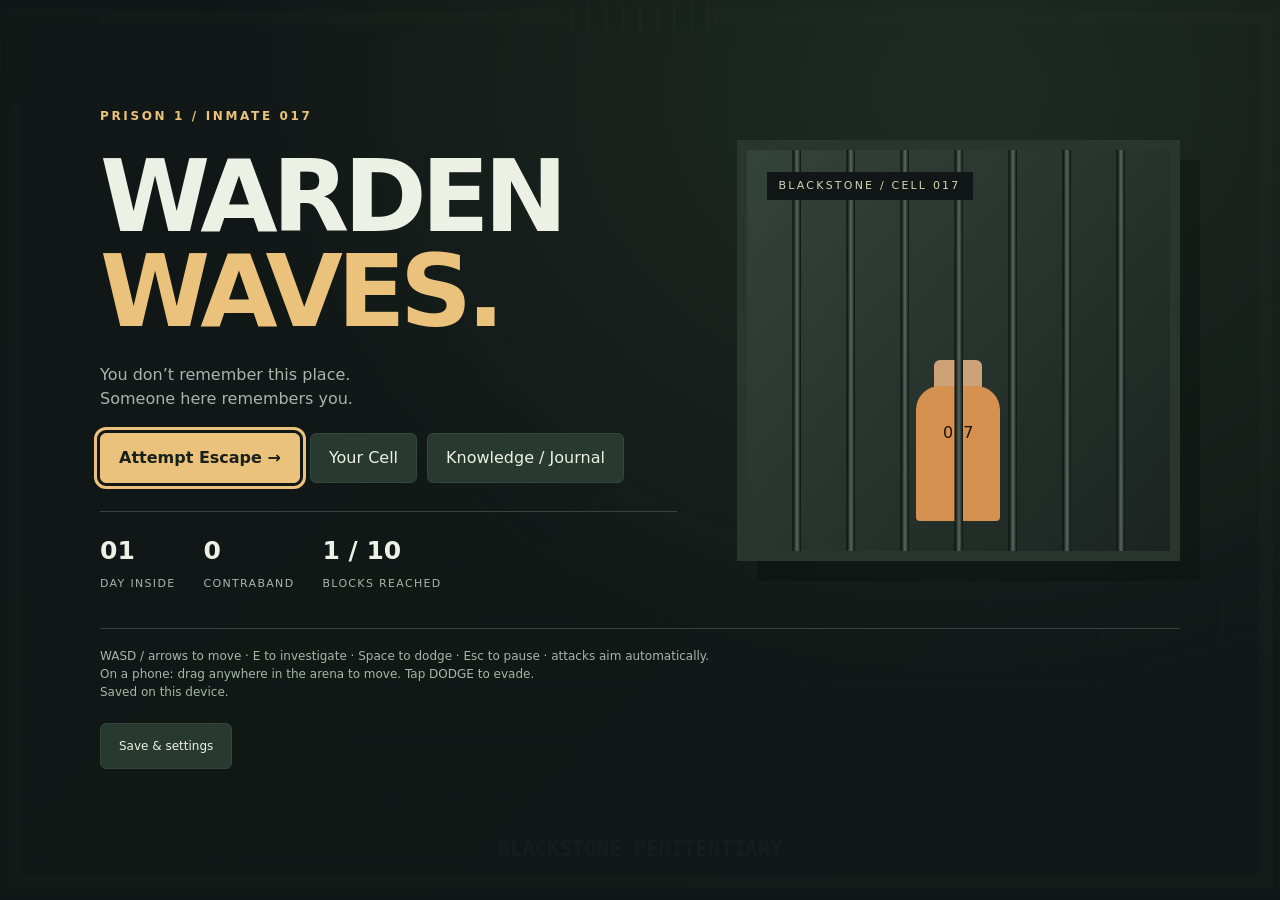
==== commit dcf8c267: "Build Solitary story missions, animated characters and movement-driven combat" ====
--- a/PLAY-WARDEN-WAVES.html
+++ b/PLAY-WARDEN-WAVES.html
@@ -7,11 +7,15 @@
 <meta name="description" content="A prison escape survival roguelite. Learn the rules. Break the cycle. Escape the Warden.">
 <title>Warden Waves — Break the Cycle</title>
 <style>:root{color-scheme:dark;--bg:#101716;--panel:#192321;--line:#35453e;--gold:#ebc27b;--ink:#edf0e5;--muted:#a7b6aa}*{box-sizing:border-box}body{margin:0;background:var(--bg);color:var(--ink);font:16px/1.5 system-ui,-apple-system,sans-serif;overflow:hidden}button{font:inherit;cursor:pointer;border:1px solid var(--line);border-radius:6px;padding:12px 18px;background:#28392f;color:var(--ink);min-height:46px}button:hover{border-color:var(--gold);background:#344a3b}button:focus-visible{outline:3px solid var(--gold);outline-offset:3px}button:disabled{opacity:.45;cursor:default}.primary{background:var(--gold);color:#17201a;font-weight:750;border-color:var(--gold)}.primary:hover{background:#ffdaa0}.danger{color:#f4a8a0}.screen{position:fixed;inset:0;z-index:10;overflow:auto;background:radial-gradient(ellipse at 75% 10%,#2c3b2e88,transparent 55%),linear-gradient(135deg,#101716f8,#101716ef);padding:max(28px,env(safe-area-inset-top)) max(24px,env(safe-area-inset-right)) max(30px,env(safe-area-inset-bottom));display:flex;flex-direction:column;align-items:center}.wrap{width:min(1080px,100%);margin:auto}.eyebrow{text-transform:uppercase;letter-spacing:.22em;color:var(--gold);font-size:12px;font-weight:700}.hero{display:grid;grid-template-columns:1.3fr 1fr;gap:60px;align-items:center}.hero h1{font-size:clamp(56px,8vw,100px);line-height:.95;letter-spacing:-.055em;margin:24px 0}.hero h1 span{color:var(--gold)}h2{font-size:clamp(28px,4vw,42px);line-height:1.1;margin:12px 0 22px}h3{font-size:19px;margin:0 0 10px}p{color:var(--muted);max-width:60ch}small{color:var(--muted)}.actions{display:flex;flex-wrap:wrap;gap:10px;margin:22px 0}.actions button{flex-grow:0}.stats{display:flex;gap:28px;border-top:1px solid var(--line);padding-top:20px;margin-top:28px}.stats b{display:block;font-size:25px}.stats small{font-size:11px;text-transform:uppercase;letter-spacing:.12em}.cellart{position:relative;aspect-ratio:1/.95;background:linear-gradient(130deg,#34433a,#1b2421);border:10px solid #2a3530;box-shadow:20px 20px 0 #080c0a55;overflow:hidden}.cellart:before{content:'';position:absolute;inset:0;background:repeating-linear-gradient(90deg,transparent 0,transparent 45px,#09100e 46px,#59675b 50px,#09100e 54px);z-index:2}.cellart:after{content:'017';position:absolute;bottom:30px;left:calc(50% - 42px);color:#141710;background:#d6904f;border-radius:24px 24px 4px 4px;width:84px;height:100px;text-align:center;padding-top:35px;box-shadow:0 -44px 0 -18px #cda278}.artlabel{position:absolute;top:22px;left:20px;letter-spacing:.2em;font-size:11px;color:#d5d4b2;z-index:3;background:#101716;padding:6px 12px}.grid{display:grid;grid-template-columns:repeat(auto-fit,minmax(230px,1fr));gap:14px}.card{padding:22px;background:var(--panel);border:1px solid var(--line);border-radius:8px}.card p{font-size:14px;min-height:42px}.card button{width:100%;margin-top:10px}.tag{font-size:11px;letter-spacing:.1em;text-transform:uppercase;color:var(--gold)}.toprow{display:flex;justify-content:space-between;gap:20px;align-items:center;border-bottom:1px solid var(--line);margin-bottom:24px;padding-bottom:18px}.toprow h2{margin:0}.journal-entry{border-left:2px solid var(--gold);padding:5px 20px;margin:20px 0}.route{display:flex;gap:8px;flex-wrap:wrap;margin:24px 0}.route span{border:1px solid var(--line);padding:8px 12px;border-radius:4px;font-size:12px}.route .done{border-color:var(--gold);color:var(--gold)}.perk{color:var(--gold)}.footer{border-top:1px solid var(--line);margin-top:34px;padding-top:18px;font-size:12px;color:var(--muted)}canvas{display:block;width:100vw;height:100dvh;touch-action:none}#hud{position:fixed;z-index:2;top:max(12px,env(safe-area-inset-top));left:max(16px,env(safe-area-inset-left));right:max(16px,env(safe-area-inset-right));pointer-events:none;font-size:13px;text-shadow:0 2px 5px #000}#hud>div:first-child{display:flex;justify-content:space-between}#areaLabel{font-size:17px}.health{position:relative;height:22px;background:#211c1b;border:1px solid #657d67;margin-top:8px;overflow:hidden}.health i{display:block;height:100%;background:#709d79}.health span{position:absolute;inset:0;text-align:center;font-size:12px;color:white}.hudline{display:flex;align-items:center;gap:20px;margin-top:6px}.hudline button{pointer-events:auto;margin-left:auto;min-height:36px;padding:3px 15px;background:#17241bdd}#bossHud{max-width:600px;margin:8px auto;text-align:center;color:#ffd1a3}.bossbar{height:9px;background:#201918;margin:6px}.bossbar i{height:100%;display:block;background:#e1a471}#notice{position:fixed;top:32%;width:100%;z-index:4;text-align:center;pointer-events:none;color:var(--gold);font-size:clamp(18px,3vw,30px);font-weight:750;text-shadow:0 3px 8px #000;transition:opacity .3s;padding:0 18px}#stick{position:fixed;width:110px;height:110px;border:1px solid #e6c78b88;background:#11231c66;border-radius:50%;pointer-events:none;z-index:3}#knob{position:absolute;width:42px;height:42px;left:33px;top:33px;border-radius:50%;background:#ebc27baa}#dashBtn{position:fixed;right:max(20px,env(safe-area-inset-right));bottom:max(28px,env(safe-area-inset-bottom));border-radius:50%;width:76px;height:76px;background:#23362bbd;z-index:3;padding:0;font-size:12px;font-weight:800;touch-action:none}[hidden]{display:none!important}@media(max-width:700px){.hero{grid-template-columns:1fr;gap:22px}.cellart{display:none}.hero h1{font-size:68px}.screen{padding:26px 20px}.wrap{margin:auto 0}.stats{gap:22px}.actions button{flex:1}.grid{grid-template-columns:1fr}.card{padding:18px}.card p{min-height:0}.toprow{align-items:flex-start}.hudline{gap:12px;font-size:11px}.footer{margin-top:22px}}@media(prefers-reduced-motion:reduce){*{transition:none!important}}
+/* Chapter One */
+#missionHud{position:fixed;z-index:3;top:125px;left:max(16px,env(safe-area-inset-left));max-width:355px;width:calc(100% - 32px);padding:12px 16px;background:#101c17e8;border:1px solid #7a7954;border-left:3px solid var(--gold);pointer-events:none;box-shadow:0 4px 20px #0003}#missionHud small{display:block;color:var(--gold);font-size:10px;letter-spacing:.14em}#missionHud b{display:block;font-size:16px}#missionHud span{display:block;font-size:12px;color:#ced4c3;line-height:1.4}#interactBtn{position:fixed;z-index:5;bottom:max(32px,env(safe-area-inset-bottom));left:50%;transform:translateX(-50%);background:var(--gold);color:#17211b;font-size:13px;font-weight:800;max-width:210px;box-shadow:0 3px 18px #0007}.story-layout{display:grid;grid-template-columns:180px 1fr;gap:55px;align-items:center;max-width:850px;margin:auto}.story-number{font-size:78px;font-weight:800;line-height:1;color:var(--gold);border:1px solid #7a7954;padding:35px 20px;background:#202c22;box-shadow:10px 10px #080d0a}.story-number span{font-size:10px;line-height:1.7;letter-spacing:.14em;display:block;color:#abb8a4;margin-top:18px}.story-line{font-size:clamp(18px,2.3vw,24px);line-height:1.6;color:#e4e6d8;margin:24px 0 32px}@media(max-width:700px){.story-layout{grid-template-columns:1fr;gap:24px}.story-number{font-size:36px;padding:12px 20px;display:flex;gap:26px;align-items:center;width:fit-content}.story-number span{margin:0}.story-line{font-size:19px}#missionHud{top:120px;max-width:290px;padding:8px 12px}#missionHud span{font-size:11px}#interactBtn{bottom:35px;max-width:185px;left:20px;transform:none}}@media(max-height:500px){#missionHud{top:108px;max-width:245px}#missionHud span{display:none}.story-number{display:none}.story-layout{grid-template-columns:1fr}.story-line{font-size:17px;margin:14px 0}.screen{padding:16px 24px}}
 </style>
 </head>
 <body>
 <canvas id="game" aria-label="Prison arena. Move with WASD, arrow keys, or drag to use the touch joystick."></canvas>
 <header id="hud" hidden><div><b id="areaLabel"></b><span id="waveLabel"></span></div><div class="health"><i id="healthFill"></i><span id="healthText"></span></div><div class="hudline"><span id="xpLabel"></span><span id="lootLabel"></span><span id="timeLabel"></span><button id="pauseBtn" aria-label="Pause game">Ⅱ</button></div><div id="bossHud" hidden><span id="bossLabel"></span><div class="bossbar"><i id="bossFill"></i></div></div></header>
+<aside id="missionHud" hidden aria-live="polite"></aside>
+<button id="interactBtn" hidden>Investigate · E</button>
 <div id="notice" role="status" aria-live="polite"></div>
 <main id="screen" class="screen"></main>
 <div id="stick" hidden><div id="knob"></div></div>
@@ -42,7 +46,7 @@
  {id:'pierce',name:'Hard Point',text:'Shivs pierce one more guard; baton hits 15% harder.'},
  {id:'magnet',name:'Hidden Pockets',text:'+45 pickup radius. Gather XP and Contraband from farther away.'}
 ];
-function blank(){return {version:3,contraband:0,days:1,bed:0,workout:0,shivLevel:0,batonLevel:0,library:0,vaultLevel:0,batonUnlocked:false,batonPurchased:false,chosenWeapon:'shiv',lessons:{damage:false,health:false,heal:false},clears:Array(10).fill(0),bestFloor:0,prison:0,vault:[],vaultEnabled:true,totalKills:0};}
+function blank(){return {version:3,contraband:0,days:1,bed:0,workout:0,shivLevel:0,batonLevel:0,library:0,vaultLevel:0,batonUnlocked:false,batonPurchased:false,chosenWeapon:'shiv',lessons:{damage:false,health:false,heal:false},clears:Array(10).fill(0),bestFloor:0,prison:0,vault:[],vaultEnabled:true,totalKills:0,story:{intro:false,mattress:false,vent:false,cache:false,door:false,firstCapture:false,legacyGate:false}};}
 function normalize(raw){
  const s=blank();if(!raw||typeof raw!=='object')return s;
  for(const k of ['contraband','days','bed','workout','shivLevel','batonLevel','library','vaultLevel','bestFloor','prison','totalKills'])s[k]=Number.isFinite(raw[k])?Math.max(0,Math.floor(raw[k])):s[k];
@@ -54,24 +58,26 @@
  s.clears=s.clears.map((_,i)=>Number.isFinite(raw.clears?.[i])?Math.max(0,Math.floor(raw.clears[i])):0);
  if(raw.clearedSolitary&&!s.clears[0])s.clears[0]=1;
  s.vault=Array.isArray(raw.vault)?[...new Set(raw.vault.filter(p=>perks.some(x=>x.id===p)))].slice(0,vaultCapacity(s)):[];
- s.vaultEnabled=raw.vaultEnabled!==false;return s;
+ s.vaultEnabled=raw.vaultEnabled!==false;for(const k of Object.keys(s.story))s.story[k]=raw.story?.[k]===true; if(!raw.story){s.story.legacyGate=s.clears[0]>0&&Object.values(s.lessons).every(Boolean);s.story.cache=s.vault.length>0||s.vaultLevel>0;s.story.vent=s.library>0;}return s;
 }
 function load(storage){
  try{const current=storage.getItem(SAVE_KEY);if(current)return normalize(JSON.parse(current));
  for(const key of ['wardenSolitarySave','wardenSave2']){const old=storage.getItem(key);if(old)return normalize(JSON.parse(old));}
  }catch(_){}return blank();
 }
-function gateOpen(s){return s.clears[0]>0&&Object.values(s.lessons).every(Boolean);}
+function gateOpen(s){return s.clears[0]>0&&(s.story.door||s.story.legacyGate);}
 function vaultCapacity(s){return s.vaultLevel>=8?3:s.vaultLevel>=4?2:1;}
+function vaultOpen(s){return s.story.cache||s.vault.length>0||s.vaultLevel>0;}
+function mission(s){if(!s.story.mattress)return {id:'mattress',title:'Check the mattress',detail:'Find the bunk across the cell. Someone scratched a message into the wall.',x:155,y:610,label:'SEARCH MATTRESS'};if(!s.story.vent)return {id:'vent',title:'The man behind the vent',detail:'Follow the voice to the northeast wall.',x:1035,y:170,label:'LISTEN AT VENT'};if(!s.story.cache)return {id:'cache',title:'A little insurance',detail:'Reach wave 3, then find your hidden package by the laundry.',x:940,y:655,label:'OPEN HIDDEN CACHE',minWave:3};if(!s.story.door)return {id:'door',title:'Make him open it',detail:'Lead the Baton Guard’s marked strike onto the cracked north door.',x:560,y:65,label:'BAIT HIS STRIKE'};return {id:'escape',title:'The service passage',detail:'Defeat the Baton Guard. The broken door is your way through.',x:560,y:65,label:'SERVICE PASSAGE'};}
 function cost(s,id){const bases={bed:20,workout:25,shivLevel:30,batonLevel:40,library:35,vaultLevel:50};return (bases[id]||Infinity)*(s[id]+1);}
-function buy(s,id){const c=cost(s,id);if(s[id]>=20||s.contraband<c||(id==='batonLevel'&&!s.batonPurchased))return false;s.contraband-=c;s[id]++;return true;}
+function buy(s,id){const c=cost(s,id);if((id==='library'&&!s.story.vent)||(id==='vaultLevel'&&!vaultOpen(s))||s[id]>=20||s.contraband<c||(id==='batonLevel'&&!s.batonPurchased))return false;s.contraband-=c;s[id]++;return true;}
 function stats(s,weapon=s.chosenWeapon){return {maxHp:100+s.bed*15,speed:205+Math.min(s.workout,15)*9,damage:weapon==='baton'?20+s.batonLevel*5:15+s.shivLevel*5,interval:weapon==='baton'?Math.max(.25,.65-s.batonLevel*.015):Math.max(.16,.45-s.shivLevel*.012),range:weapon==='baton'?96+s.batonLevel*5:470,magnet:60+s.library*6,pierce:0,weapon};}
 function applyPerk(p,id,s){switch(id){case'damage':p.damage*=1.25;break;case'health':p.maxHp+=25;p.hp=Math.min(p.maxHp,p.hp+25);break;case'heal':p.hp=Math.min(p.maxHp,p.hp+(s.lessons.heal?50:35));break;case'speed':p.speed*=1.12;break;case'haste':p.interval=Math.max(.09,p.interval*.85);break;case'range':p.range*=1.2;break;case'pierce':p.pierce++;if(p.weapon==='baton')p.damage*=1.15;break;case'magnet':p.magnet+=45;break;}}
 function learn(s,id){if(Object.hasOwn(s.lessons,id))s.lessons[id]=true;}
 function choices(s,wave,rng=Math.random){const pool=[...perks];for(let i=pool.length-1;i>0;i--){const j=Math.floor(rng()*(i+1));[pool[i],pool[j]]=[pool[j],pool[i]];}const forced={7:'damage',8:'health',9:'heal'}[wave];if(forced&&!s.lessons[forced]){return [perks.find(p=>p.id===forced),...pool.filter(p=>p.id!==forced).slice(0,2)];}return pool.slice(0,3);}
 function quota(wave,floor){return 10+wave*3+floor*2;}
 function bossHealth(floor,prison){return (850+floor*320)*(1+prison*.35);}
-const api={SAVE_KEY,floors,perks,blank,normalize,load,gateOpen,vaultCapacity,cost,buy,stats,applyPerk,learn,choices,quota,bossHealth};
+const api={SAVE_KEY,floors,perks,blank,normalize,load,gateOpen,vaultCapacity,vaultOpen,mission,cost,buy,stats,applyPerk,learn,choices,quota,bossHealth};
 if(typeof module!=='undefined'&&module.exports)module.exports=api;root.WardenRules=api;
 })(typeof globalThis!=='undefined'?globalThis:this);
 </script><script>/* Warden Waves — no network, framework, or build step required. */
@@ -82,52 +88,52 @@
 function persist(){try{localStorage.setItem(R.SAVE_KEY,JSON.stringify(save));storageWarning='';}catch(_){storageWarning='Saving is unavailable in this browser. Keep this tab open to retain this session.';}}
 function note(text,time=3){$('notice').textContent=text;noticeTime=time;$('notice').style.opacity=1;}
 function resetInput(){keys={};joy={x:0,y:0,id:null};$('stick').hidden=true;$('knob').style.transform='';}
-function panel(html){resetInput();screen.innerHTML='<div class="wrap">'+html+'</div>';screen.hidden=false;$('dashBtn').hidden=true;$('hud').hidden=true;$('notice').style.opacity=0;screen.scrollTop=0;screen.querySelector('button')?.focus({preventScroll:true});}
+function panel(html){resetInput();screen.innerHTML='<div class="wrap">'+html+'</div>';screen.hidden=false;$('dashBtn').hidden=true;$('hud').hidden=true;$('missionHud').hidden=true;$('interactBtn').hidden=true;$('notice').style.opacity=0;screen.scrollTop=0;screen.querySelector('button')?.focus({preventScroll:true});}
 function action(id,fn){$(id)?.addEventListener('click',fn);}
 function money(){return `${save.contraband} Contraband`;}
 function header(title){return `<div class="toprow"><div><span class="eyebrow">Day ${save.days} · ${money()}</span><h2>${title}</h2></div><button id="back">← Cell</button></div>`;}
-function menu(){state='menu';run=null;panel(`<div class="hero"><section><div class="eyebrow">Prison ${save.prison+1} / Inmate 017</div><h1>WARDEN<br><span>WAVES.</span></h1><p>Learn the rules. Break the cycle.<br>Every attempt leaves something behind.</p><div class="actions"><button class="primary" id="start">Attempt Escape →</button><button id="cell">Your Cell</button><button id="journal">Knowledge / Journal</button></div><div class="stats"><div><b>${String(save.days).padStart(2,'0')}</b><small>Day inside</small></div><div><b>${save.contraband}</b><small>Contraband</small></div><div><b>${save.bestFloor+1} / 10</b><small>Blocks reached</small></div></div></section><div class="cellart" aria-hidden="true"><span class="artlabel">BLACKSTONE / CELL 017</span></div></div><div class="footer">WASD / arrows to move · Space to dodge · Esc to pause · attacks aim automatically.<br>On a phone: drag anywhere in the arena to move. Tap DODGE to evade.<br>Saved on this device. ${storageWarning}<div class="actions"><button id="settings">Save & settings</button>${save.clears[0]>=20&&R.gateOpen(save)?'<button id="checkpoint">Start at Intake · no carried powers</button>':''}</div></div>`);action('start',()=>startRun(0));action('cell',cellMenu);action('journal',journal);action('settings',settings);action('checkpoint',()=>startRun(1,true));}
+function menu(){state='menu';run=null;panel(`<div class="hero"><section><div class="eyebrow">Prison ${save.prison+1} / Inmate 017</div><h1>WARDEN<br><span>WAVES.</span></h1><p>You don’t remember this place.<br>Someone here remembers you.</p><div class="actions"><button class="primary" id="start">Attempt Escape →</button><button id="cell">Your Cell</button><button id="journal">Knowledge / Journal</button></div><div class="stats"><div><b>${String(save.days).padStart(2,'0')}</b><small>Day inside</small></div><div><b>${save.contraband}</b><small>Contraband</small></div><div><b>${save.bestFloor+1} / 10</b><small>Blocks reached</small></div></div></section><div class="cellart" aria-hidden="true"><span class="artlabel">BLACKSTONE / CELL 017</span></div></div><div class="footer">WASD / arrows to move · E to investigate · Space to dodge · Esc to pause · attacks aim automatically.<br>On a phone: drag anywhere in the arena to move. Tap DODGE to evade.<br>Saved on this device. ${storageWarning}<div class="actions"><button id="settings">Save & settings</button>${save.clears[0]>=20&&R.gateOpen(save)?'<button id="checkpoint">Start at Intake · no carried powers</button>':''}</div></div>`);action('start',()=>startRun(0));action('cell',cellMenu);action('journal',journal);action('settings',settings);action('checkpoint',()=>startRun(1,true));}
 const upgrades=[['bed','Bed','+15 starting health per level.'],['workout','Workout Corner','+9 movement speed per level (first 15 levels).'],['shivLevel','Shiv Training','More damage and faster throws.'],['batonLevel','Baton Training','More damage, reach, and faster swings.'],['library','Library','Collect XP farther away; +3% XP per level.'],['vaultLevel','Perk Vault','Carry one perk into a new attempt. A second slot at level 4; third at level 8.']];
-function cellMenu(){state='cell';panel(header('Your Cell')+`<p>What they take from you is temporary. What you learn stays.</p><div class="grid">${upgrades.filter(u=>u[0]!=='batonLevel'||save.batonPurchased).map(([id,name,text])=>`<article class="card"><span class="tag">Level ${save[id]} / 20</span><h3>${name}</h3><p>${text}</p><button id="buy-${id}" ${save[id]>=20||save.contraband<R.cost(save,id)?'disabled':''}>${save[id]>=20?'Fully upgraded':`Upgrade · ${R.cost(save,id)}`}</button></article>`).join('')}</div><div class="actions"><button id="weapons">Weapons</button><button id="vault">Perk Vault</button></div>`);action('back',menu);upgrades.forEach(([id])=>action('buy-'+id,()=>{if(R.buy(save,id)){persist();cellMenu();}}));action('weapons',weaponsMenu);action('vault',vaultMenu);}
+function cellMenu(){state='cell';panel(header('Your Cell')+`<p>What they take from you is temporary. What you learn stays. Find the voice in the vent to unlock the Library; recover your hidden cache to unlock the Perk Vault.</p><div class="grid">${upgrades.filter(u=>u[0]!=='batonLevel'||save.batonPurchased).map(([id,name,text])=>`<article class="card"><span class="tag">Level ${save[id]} / 20</span><h3>${name}</h3><p>${text}</p><button id="buy-${id}" ${save[id]>=20||save.contraband<R.cost(save,id)||(id==='library'&&!save.story.vent)||(id==='vaultLevel'&&!R.vaultOpen(save))?'disabled':''}>${save[id]>=20?'Fully upgraded':`Upgrade · ${R.cost(save,id)}`}</button></article>`).join('')}</div><div class="actions"><button id="weapons">Weapons</button><button id="vault">Perk Vault</button></div>`);action('back',menu);upgrades.forEach(([id])=>action('buy-'+id,()=>{if(R.buy(save,id)){persist();cellMenu();}}));action('weapons',weaponsMenu);action('vault',vaultMenu);}
 function weaponsMenu(){state='weapons';panel(header('Weapons')+`<div class="grid"><article class="card"><span class="tag">Ranged / precision</span><h3>Shiv · level ${save.shivLevel}</h3><p>Automatic throws at the nearest guard. Damage + health journal lessons unlock twin throws.</p><button id="shiv" ${save.chosenWeapon==='shiv'?'disabled':''}>${save.chosenWeapon==='shiv'?'Equipped':'Equip shiv'}</button></article><article class="card"><span class="tag">Melee / crowd control</span><h3>Baton · level ${save.batonLevel}</h3><p>${save.batonUnlocked?'Wide swings hit groups and knock guards back. Stay close, then dodge the counterattack.':'Defeat the Baton Guard in Solitary to unlock this weapon.'}</p><button id="baton" ${!save.batonUnlocked||(!save.batonPurchased&&save.contraband<60)||save.chosenWeapon==='baton'?'disabled':''}>${!save.batonUnlocked?'Locked':!save.batonPurchased?'Purchase · 60':save.chosenWeapon==='baton'?'Equipped':'Equip baton'}</button></article></div>`);action('back',cellMenu);action('shiv',()=>{save.chosenWeapon='shiv';persist();weaponsMenu();});action('baton',()=>{if(!save.batonPurchased){if(save.contraband<60)return;save.contraband-=60;save.batonPurchased=true;}save.chosenWeapon='baton';persist();weaponsMenu();});}
-function vaultMenu(){state='vault';panel(header('Perk Vault')+`<p>Keep up to ${R.vaultCapacity(save)} different perks. After an attempt, choose from perks you actually found. Stored perks apply once at the start of each new attempt.</p><div class="grid">${save.vault.length?save.vault.map(id=>`<article class="card"><h3>${R.perks.find(p=>p.id===id).name}</h3><p>${R.perks.find(p=>p.id===id).text}</p><button id="remove-${id}">Remove</button></article>`).join(''):'<article class="card"><h3>Empty shelf</h3><p>Your next attempt may leave something worth keeping.</p></article>'}</div><div class="actions"><button id="vault-toggle">Carried perks: ${save.vaultEnabled?'ON':'OFF'}</button></div>`);action('back',cellMenu);action('vault-toggle',()=>{save.vaultEnabled=!save.vaultEnabled;persist();vaultMenu();});save.vault.forEach(id=>action('remove-'+id,()=>{save.vault=save.vault.filter(p=>p!==id);persist();vaultMenu();}));}
+function vaultMenu(){if(!R.vaultOpen(save)){lockedVault();return;}state='vault';panel(header('Perk Vault')+`<p>Keep up to ${R.vaultCapacity(save)} different perks. After an attempt, choose from perks you actually found. Stored perks apply once at the start of each new attempt.</p><div class="grid">${save.vault.length?save.vault.map(id=>`<article class="card"><h3>${R.perks.find(p=>p.id===id).name}</h3><p>${R.perks.find(p=>p.id===id).text}</p><button id="remove-${id}">Remove</button></article>`).join(''):'<article class="card"><h3>Empty shelf</h3><p>Your next attempt may leave something worth keeping.</p></article>'}</div><div class="actions"><button id="vault-toggle">Carried perks: ${save.vaultEnabled?'ON':'OFF'}</button></div>`);action('back',cellMenu);action('vault-toggle',()=>{save.vaultEnabled=!save.vaultEnabled;persist();vaultMenu();});save.vault.forEach(id=>action('remove-'+id,()=>{save.vault=save.vault.filter(p=>p!==id);persist();vaultMenu();}));}
 function journal(){state='journal';const clues=[['damage','Strength','A sharper edge teaches you to push back.'],['health','Resilience','Survival starts with what you can endure.'],['heal','Recovery','Even when you feel strong, learn how to mend.']];panel(header('Knowledge / Journal')+`<p>Scratches under the bed: “Three lessons. One door. The Warden counts your victories. The lock counts what you learned.”</p>${clues.map(([id,name,clue])=>`<div class="journal-entry"><h3>${save.lessons[id]?'✓':'○'} ${name}</h3><p>${save.lessons[id]?`Lesson learned: ${R.perks.find(p=>p.id===id).name}.`:clue}</p></div>`).join('')}<div class="journal-entry"><h3>${R.gateOpen(save)?'✓ The service gate is open':'○ A service gate behind Solitary'}</h3><p>${R.gateOpen(save)?'Return to Solitary. Beat its guard again and slip into Intake.':save.clears[0]?'You beat the guard, but winning alone was not the key.':'A guard holds the door. Three late-wave choices hold its secret.'}</p><p>Twin throws: ${save.lessons.damage&&save.lessons.health?'unlocked':'learn strength and resilience'}. Better bandages: ${save.lessons.heal?'unlocked':'learn recovery'}.</p><p>Solitary clears: ${save.clears[0]} / 20 toward starting at Intake without carried powers.</p></div><div class="route">${R.floors.map((f,i)=>`<span class="${save.clears[i]?'done':''}">${i+1}. ${i<=save.bestFloor?f.name:'???'}${save.clears[i]?' ✓':''}</span>`).join('')}</div><p>Current lead: ${R.floors[save.bestFloor].clue}</p>`);action('back',menu);}
 function settings(){state='settings';panel(header('Save & Settings')+`<p>Progress stays in this browser on this device. Copy a backup before changing devices or clearing browser data.</p><div class="actions"><button id="export">Copy save backup</button><button id="import">Restore backup</button><button class="danger" id="reset">Erase all progress</button></div><p id="saveStatus" role="status">${storageWarning}</p>`);action('back',menu);action('export',async()=>{const data=JSON.stringify(save);try{await navigator.clipboard.writeText(data);$('saveStatus').textContent='Backup copied. Keep it somewhere safe.';}catch(_){prompt('Copy this save backup:',data);}});action('import',()=>{const raw=prompt('Paste a Warden Waves save backup:');if(!raw)return;try{const data=JSON.parse(raw);if(!data||typeof data!=='object'||Array.isArray(data)||!('contraband'in data))throw Error();if(!confirm('Replace this device’s progress with this backup?'))return;save=R.normalize(data);persist();menu();}catch(_){$('saveStatus').textContent='That backup is not a valid Warden Waves save.';}});action('reset',()=>{if(confirm('Erase all days, upgrades, lessons and campaign progress? This cannot be undone.')){save=R.blank();try{for(const k of [R.SAVE_KEY,'wardenSolitarySave','wardenSave2'])localStorage.removeItem(k);}catch(_){}persist();menu();}});}
-function startRun(floor=0,clean=false){const p=R.stats(save);Object.assign(p,{x:WORLD.w/2,y:WORLD.h/2,hp:p.maxHp,r:13,attack:0,invuln:0,dash:0,dashCooldown:0,dx:0,dy:-1,level:1,xp:0,xpNeed:16});run={p,floor,wave:1,enemies:[],shots:[],hostile:[],drops:[],zones:[],boss:null,spawned:0,kills:0,spawnTimer:0,time:0,floorTime:0,loot:0,earnedKills:0,perks:[],pendingLevels:0,bossDefeated:false,settled:false,swing:0,clean};particles=[];if(!clean&&save.vaultEnabled)for(const id of save.vault){R.applyPerk(p,id,save);run.perks.push(id);}beginFloor(floor);}
-function play(){state='playing';screen.hidden=true;$('hud').hidden=false;$('dashBtn').hidden=!touch;$('pauseBtn').textContent='Ⅱ';resetInput();}
+function startRun(floor=0,clean=false){const p=R.stats(save);Object.assign(p,{x:WORLD.w/2,y:WORLD.h/2,hp:p.maxHp,r:17,walk:0,throwAnim:0,attack:0,invuln:0,dash:0,dashCooldown:0,dx:0,dy:-1,level:1,xp:0,xpNeed:16});run={p,floor,wave:1,enemies:[],shots:[],hostile:[],drops:[],zones:[],boss:null,spawned:0,kills:0,spawnTimer:0,time:0,floorTime:0,loot:0,earnedKills:0,perks:[],pendingLevels:0,bossDefeated:false,settled:false,swing:0,spotlight:7,clean};particles=[];if(!clean&&save.vaultEnabled&&R.vaultOpen(save))for(const id of save.vault){R.applyPerk(p,id,save);run.perks.push(id);}beginFloor(floor);}
+function play(){state='playing';screen.hidden=true;$('hud').hidden=false;$('dashBtn').hidden=!touch;$('pauseBtn').textContent='Ⅱ';resetInput();updateObjective();}
 function beginFloor(floor){run.floor=floor;run.wave=1;run.floorTime=0;save.bestFloor=Math.max(save.bestFloor,floor);persist();beginWave();play();note(`BLOCK ${floor+1} / ${R.floors[floor].name}`,3);}
 function beginWave(){Object.assign(run,{spawned:0,kills:0,spawnTimer:.5,enemies:[],shots:[],hostile:[],zones:[],boss:null,bossDefeated:false});run.target=R.quota(run.wave,run.floor);}
-function makeEnemy(type){const edge=Math.floor(Math.random()*4),inset=30;let x=edge===0?inset:edge===1?WORLD.w-inset:Math.random()*(WORLD.w-60)+30,y=edge===2?inset:edge===3?WORLD.h-inset:Math.random()*(WORLD.h-60)+30;if(Math.hypot(x-run.p.x,y-run.p.y)<180){x=run.p.x<WORLD.w/2?WORLD.w-30:30;y=run.p.y<WORLD.h/2?WORLD.h-30:30;}const f=run.floor,w=run.wave,hard=1+save.prison*.22;type=type||(Math.random()<.12+f*.025?'heavy':Math.random()<.20&&f>0?'ranged':Math.random()<.15?'runner':'guard');const hp=(type==='heavy'?65:type==='runner'?20:30)*(1+w*.08+f*.14)*hard;return {x,y,r:type==='heavy'?20:14,hp,maxHp:hp,type,speed:(type==='runner'?132:type==='heavy'?63:type==='ranged'?72:90)+f*3,damage:type==='heavy'?16:9,cooldown:1+Math.random(),flash:0};}
-function addDrop(e){run.drops.push({x:e.x,y:e.y,value:e.type==='heavy'?5:3,kind:'xp'});if(Math.random()<.65)run.drops.push({x:e.x+7,y:e.y+6,value:e.type==='heavy'?2:1,kind:'loot'});}
+function makeEnemy(type){const edge=Math.floor(Math.random()*4),inset=30;let x=edge===0?inset:edge===1?WORLD.w-inset:Math.random()*(WORLD.w-60)+30,y=edge===2?inset:edge===3?WORLD.h-inset:Math.random()*(WORLD.h-60)+30;if(Math.hypot(x-run.p.x,y-run.p.y)<180){x=run.p.x<WORLD.w/2?WORLD.w-30:30;y=run.p.y<WORLD.h/2?WORLD.h-30:30;}const f=run.floor,w=run.wave,hard=1+save.prison*.22;type=type||(run.spawned%6===2?'ranged':run.spawned%5===1?'charger':Math.random()<.14?'heavy':Math.random()<.18?'runner':'guard');const hp=(type==='heavy'?65:type==='runner'?24:type==='charger'?48:36)*(1+w*.08+f*.14)*hard;return {x,y,r:type==='heavy'?20:14,hp,maxHp:hp,type,speed:(type==='runner'?132:type==='heavy'?63:type==='ranged'?72:90)+f*3,damage:type==='heavy'?20:14,cooldown:1.2,mode:'chase',timer:0,walk:0,flash:0};}
+function addDrop(e){run.drops.push({x:e.x,y:e.y,value:e.type==='heavy'?6:4,kind:'xp'});run.drops.push({x:e.x+14,y:e.y+10,value:e.type==='heavy'?2:1,kind:'loot'});if(run.earnedKills%9===0)run.drops.push({x:e.x-14,y:e.y+8,value:18,kind:'heal'});}
 function killEnemy(e){if(e.dead)return;e.dead=true;run.kills++;run.earnedKills++;addDrop(e);burst(e.x,e.y,'#c8b17d',6);}
-function collectAll(){for(const d of run.drops){if(d.kind==='loot')run.loot+=d.value;else gainXp(d.value);}run.drops=[];}
+function collectAll(){/* Drops must be physically collected; wave transitions never award them. */}
 function gainXp(value){const p=run.p;p.xp+=value*(1+save.library*.03);while(p.xp>=p.xpNeed){p.xp-=p.xpNeed;p.level++;p.xpNeed=Math.round(p.xpNeed*1.24+5);run.pendingLevels++;}}
 function pickUpgrades(reason,after,waveHint=0){state='choice';resetInput();const picks=R.choices(save,waveHint);panel(`<span class="eyebrow">Block ${run.floor+1} · Wave ${run.wave} · Level ${run.p.level}</span><h2>${reason}</h2><p>Choose one find. Run powers last until capture. Journal lessons last forever.</p><div class="grid">${picks.map(p=>`<article class="card"><span class="tag">${Object.hasOwn(save.lessons,p.id)&&!save.lessons[p.id]?'Unlearned lesson':'Run upgrade'}</span><h3>${p.name}</h3><p>${p.text}</p><button class="primary" id="pick-${p.id}">Take it →</button></article>`).join('')}</div>`);picks.forEach(p=>action('pick-'+p.id,()=>{R.applyPerk(run.p,p.id,save);R.learn(save,p.id);run.perks.push(p.id);persist();after();}));}
 function resumeWithLevels(){if(run.pendingLevels>0){run.pendingLevels--;pickUpgrades('Level up',resumeWithLevels);}else play();}
-function waveDone(){collectAll();if(run.wave===10){spawnBoss();resumeWithLevels();return;}const next=run.wave+1;pickUpgrades(`Wave ${run.wave} cleared`,()=>{run.wave=next;beginWave();resumeWithLevels();note(`Wave ${next} / 10`,2);},run.floor===0?next:0);}
+function waveDone(){if(run.wave===10){spawnBoss();resumeWithLevels();return;}run.wave++;beginWave();run.spawnTimer=2.2;resumeWithLevels();note(`Wave ${run.wave} / 10 · collect supplies before reinforcements`,2.2);}
 function spawnBoss(){run.shots=[];run.hostile=[];run.zones=[];const f=R.floors[run.floor],hp=R.bossHealth(run.floor,save.prison);run.boss={x:WORLD.w/2,y:180,r:32,hp,maxHp:hp,type:'boss',pattern:f.pattern,phase:0,mode:'chase',timer:2,angle:0,flash:0,vx:0,vy:0,open:0};note(`${f.boss} · ${f.clue}`,4);}
 function distance(a,b){return Math.hypot(a.x-b.x,a.y-b.y);}
 function fire(x,y,tx,ty,speed,damage,hostile=false){const a=Math.atan2(ty-y,tx-x),shot={x,y,vx:Math.cos(a)*speed,vy:Math.sin(a)*speed,r:hostile?6:4,damage,life:hostile?6:run.p.range/speed,pierce:run.p.pierce,hits:new Set()};(hostile?run.hostile:run.shots).push(shot);}
-function damageTarget(e,damage){let factor=1;if(e.type==='boss'&&['shield','slam'].includes(e.pattern)&&e.open<=0)factor=.35;e.hp-=damage*factor;e.flash=.1;if(e.hp<=0&&e.type!=='boss')killEnemy(e);}
-function attack(){const p=run.p,targets=run.enemies.filter(e=>!e.dead);if(run.boss)targets.push(run.boss);targets.sort((a,b)=>distance(p,a)-distance(p,b));if(!targets.length)return;if(p.weapon==='baton'){run.swing=.15;for(const e of targets){if(distance(p,e)<p.range+e.r){damageTarget(e,p.damage);if(e.type!=='boss'){const a=Math.atan2(e.y-p.y,e.x-p.x);e.x+=Math.cos(a)*24;e.y+=Math.sin(a)*24;}}}}else{const t=targets[0];fire(p.x,p.y,t.x,t.y,570,p.damage);if(save.lessons.damage&&save.lessons.health)fire(p.x+9,p.y+5,t.x+9,t.y+5,570,p.damage*.75);}}
+function damageTarget(e,damage){let factor=1;if(e.type==='boss'&&['shield','slam'].includes(e.pattern)&&e.open<=0)factor=.35;e.hp-=damage*factor;e.flash=.15;floatText(e.x,e.y-35,Math.round(damage*factor),'#ffe4a8');if(e.hp<=0&&e.type!=='boss')killEnemy(e);}
+function attack(){const p=run.p; p.throwAnim=.16;const targets=run.enemies.filter(e=>!e.dead);if(run.boss)targets.push(run.boss);targets.sort((a,b)=>distance(p,a)-distance(p,b));if(!targets.length)return;if(p.weapon==='baton'){run.swing=.15;for(const e of targets){if(distance(p,e)<p.range+e.r){damageTarget(e,p.damage);if(e.type!=='boss'){const a=Math.atan2(e.y-p.y,e.x-p.x);e.x+=Math.cos(a)*24;e.y+=Math.sin(a)*24;}}}}else{const t=targets[0];fire(p.x,p.y,t.x,t.y,570,p.damage);if(save.lessons.damage&&save.lessons.health)fire(p.x+9,p.y+5,t.x+9,t.y+5,570,p.damage*.75);}}
 function hurt(damage){if(run.p.invuln>0)return;run.p.hp-=damage;run.p.invuln=.65;burst(run.p.x,run.p.y,'#e29c85',8);}
 function dodge(){if(state!=='playing'||run.p.dashCooldown>0)return;const p=run.p;p.dash=.18;p.invuln=Math.max(p.invuln,.25);p.dashCooldown=2.6;}
 function pause(){if(state!=='playing')return;state='paused';panel(`<span class="eyebrow">Time stands still</span><h2>Take a breath.</h2><p>Your attempt is paused. Contraband is banked when you return to the cell.</p><div class="actions"><button class="primary" id="resume">Resume attempt</button><button id="retreat">Return to cell · bank ${run.loot}</button></div>`);action('resume',play);action('retreat',()=>finish('You chose to wait for another opening.'));}
-function update(dt){if(state!=='playing')return;const p=run.p;run.time+=dt;run.floorTime+=dt;p.invuln=Math.max(0,p.invuln-dt);p.dashCooldown=Math.max(0,p.dashCooldown-dt);run.swing=Math.max(0,run.swing-dt);let mx=(keys.ArrowRight||keys.d?1:0)-(keys.ArrowLeft||keys.a?1:0),my=(keys.ArrowDown||keys.s?1:0)-(keys.ArrowUp||keys.w?1:0);if(joy.id!==null){mx=joy.x;my=joy.y;}const len=Math.hypot(mx,my);if(len>0){mx/=Math.max(1,len);my/=Math.max(1,len);p.dx=mx/(Math.hypot(mx,my)||1);p.dy=my/(Math.hypot(mx,my)||1);}if(p.dash>0){p.x+=p.dx*p.speed*3.5*dt;p.y+=p.dy*p.speed*3.5*dt;p.dash-=dt;}else{p.x+=mx*p.speed*dt;p.y+=my*p.speed*dt;}p.x=Math.max(30,Math.min(WORLD.w-30,p.x));p.y=Math.max(40,Math.min(WORLD.h-30,p.y));p.attack-=dt;if(p.attack<=0){attack();p.attack=p.interval;}
+function update(dt){if(state!=='playing')return;const p=run.p;run.time+=dt;run.floorTime+=dt;p.invuln=Math.max(0,p.invuln-dt);p.throwAnim=Math.max(0,(p.throwAnim||0)-dt);p.dashCooldown=Math.max(0,p.dashCooldown-dt);run.swing=Math.max(0,run.swing-dt);let mx=(keys.ArrowRight||keys.d?1:0)-(keys.ArrowLeft||keys.a?1:0),my=(keys.ArrowDown||keys.s?1:0)-(keys.ArrowUp||keys.w?1:0);if(joy.id!==null){mx=joy.x;my=joy.y;}const len=Math.hypot(mx,my);p.moving=len>0;if(p.moving)p.walk+=dt*11;if(len>0){mx/=Math.max(1,len);my/=Math.max(1,len);p.dx=mx/(Math.hypot(mx,my)||1);p.dy=my/(Math.hypot(mx,my)||1);}if(p.dash>0){p.x+=p.dx*p.speed*3.5*dt;p.y+=p.dy*p.speed*3.5*dt;p.dash-=dt;}else{p.x+=mx*p.speed*dt;p.y+=my*p.speed*dt;}p.x=Math.max(30,Math.min(WORLD.w-30,p.x));p.y=Math.max(40,Math.min(WORLD.h-30,p.y));p.attack-=dt;if(p.attack<=0){attack();p.attack=p.interval;}
  if(!run.boss&&run.spawned<run.target){run.spawnTimer-=dt;if(run.spawnTimer<=0&&run.enemies.length<14+run.floor){run.enemies.push(makeEnemy());run.spawned++;run.spawnTimer=Math.max(.22,.85-run.wave*.035-run.floor*.025);}}
- for(const e of run.enemies){if(e.dead)continue;const a=Math.atan2(p.y-e.y,p.x-e.x),d=distance(p,e);e.flash=Math.max(0,e.flash-dt);if(e.type!=='ranged'||d>230){e.x+=Math.cos(a)*e.speed*dt;e.y+=Math.sin(a)*e.speed*dt;}else if(d<150){e.x-=Math.cos(a)*e.speed*.5*dt;e.y-=Math.sin(a)*e.speed*.5*dt;}if(e.type==='ranged'){e.cooldown-=dt;if(e.cooldown<=0){fire(e.x,e.y,p.x,p.y,200,10,true);e.cooldown=2.8;}}if(d<p.r+e.r)hurt(e.damage);}
+ for(const e of run.enemies){if(!e.dead)updateGuard(e,dt);}
  // Mild separation prevents guards stacking into a single invisible hitbox.
  for(let i=0;i<run.enemies.length;i++)for(let j=i+1;j<run.enemies.length;j++){const a=run.enemies[i],b=run.enemies[j],d=distance(a,b),min=a.r+b.r;if(d>0&&d<min){const push=(min-d)*.5,dx=(a.x-b.x)/d,dy=(a.y-b.y)/d;a.x+=dx*push;a.y+=dy*push;b.x-=dx*push;b.y-=dy*push;}}
  if(run.boss)updateBoss(dt);
  for(const list of [run.shots,run.hostile])for(const b of list){b.x+=b.vx*dt;b.y+=b.vy*dt;b.life-=dt;if(list===run.hostile){if(distance(b,p)<b.r+p.r){hurt(b.damage);b.life=0;}}else{for(const e of [...run.enemies,...(run.boss?[run.boss]:[])]){if(e.dead||b.hits.has(e)||b.life<=0)continue;if(distance(b,e)<b.r+e.r){damageTarget(e,b.damage);b.hits.add(e);if(b.pierce<=0)b.life=0;else b.pierce--;}}}}
- for(const z of run.zones){z.time-=dt;if(z.time<=0&&!z.fired){z.fired=true;z.time=.35;if(distance(p,z)<z.r+p.r)hurt(z.damage);burst(z.x,z.y,'#d6a26f',12);}}
+ for(const z of run.zones){z.time-=dt;if(z.time<=0&&!z.fired){z.fired=true;z.time=.35;if(z.source==='baton')breachDoor(z);if(distance(p,z)<z.r+p.r)hurt(z.damage);burst(z.x,z.y,'#d6a26f',12);}}
  run.zones=run.zones.filter(z=>!z.fired||z.time>0);run.enemies=run.enemies.filter(e=>!e.dead);run.shots=run.shots.filter(b=>b.life>0);run.hostile=run.hostile.filter(b=>b.life>0);
- for(const d of run.drops){const gap=distance(p,d);if(gap<p.magnet){const a=Math.atan2(p.y-d.y,p.x-d.x);d.x+=Math.cos(a)*360*dt;d.y+=Math.sin(a)*360*dt;}if(gap<18){if(d.kind==='loot')run.loot+=d.value;else gainXp(d.value);d.dead=true;}}
+ for(const d of run.drops){const gap=distance(p,d);if(gap<p.magnet){const a=Math.atan2(p.y-d.y,p.x-d.x);d.x+=Math.cos(a)*360*dt;d.y+=Math.sin(a)*360*dt;}if(gap<18){if(d.kind==='loot'){run.loot+=d.value;floatText(p.x,p.y-32,'+'+d.value+' CB','#efd08a');}else if(d.kind==='heal'){p.hp=Math.min(p.maxHp,p.hp+d.value);floatText(p.x,p.y-32,'+'+d.value+' HP','#c8efb5');}else{gainXp(d.value);floatText(p.x,p.y-32,'+'+d.value+' XP','#9adbe1');}d.dead=true;}}
  run.drops=run.drops.filter(d=>!d.dead);
  if(p.hp<=0){finish('The guards drag you back. Your knowledge and Contraband stay with you.');return;}
  if(run.boss&&run.boss.hp<=0){bossWon();return;}
  if(!run.boss&&run.spawned>=run.target&&run.enemies.length===0){waveDone();return;}
- if(run.pendingLevels>0)resumeWithLevels();
+ if(run.pendingLevels>0)resumeWithLevels();if(state==='playing')updateChapter(dt);
 }
 function zone(x,y,r,delay=1,damage=22){run.zones.push({x,y,r,time:delay,total:delay,damage,fired:false});}
 function volley(b,count,offset=0){const a=Math.atan2(run.p.y-b.y,run.p.x-b.x)+offset;for(let i=0;i<count;i++){const angle=a+(i-(count-1)/2)*.24;fire(b.x,b.y,b.x+Math.cos(angle)*100,b.y+Math.sin(angle)*100,180+run.floor*6,14,true);}}
@@ -135,31 +141,122 @@
  if(b.mode==='windup'){if(b.timer<=0){b.mode='charge';b.timer=.6;b.open=1.8;}}
  else if(b.mode==='charge'){b.x+=b.vx*dt;b.y+=b.vy*dt;if(b.timer<=0){b.mode='recover';b.timer=1.4;}}
  else if(b.mode==='recover'){if(b.timer<=0){if(b.repeat>0){b.repeat--;b.mode='windup';b.timer=.65;b.vx=Math.cos(a)*480;b.vy=Math.sin(a)*480;}else{b.mode='chase';b.timer=2;}}}
- else{const speed=pattern==='volley'?48:pattern==='shield'?65:78+b.phase*12;if(distance(p,b)>55){b.x+=Math.cos(a)*speed*dt;b.y+=Math.sin(a)*speed*dt;}if(b.timer<=0){b.timer=Math.max(1.4,3-b.phase*.3);switch(pattern){case'rush':b.repeat=run.floor===7||b.pattern==='warden'?1:0;b.mode='windup';b.timer=.85;b.vx=Math.cos(a)*(420+b.phase*40);b.vy=Math.sin(a)*(420+b.phase*40);note('CHARGE · move off the line',1);break;case'spin':b.open=1.4;zone(b.x,b.y,110+b.phase*12,.9,24);if(b.phase>1)volley(b,3);break;case'summon':for(let i=0;i<2+b.phase;i++)if(run.enemies.length<18)run.enemies.push(makeEnemy(i%2?'runner':'guard'));b.open=2;break;case'volley':volley(b,5+b.phase*2,b.phase%2?.12:0);b.open=1.3;break;case'slam':case'shield':zone(b.x,b.y,145,.95,28);b.open=2;volley(b,3);break;case'hazard':for(let i=0;i<3+b.phase;i++)zone(i?30+Math.random()*(WORLD.w-60):p.x,i?40+Math.random()*(WORLD.h-70):p.y,65,1.2,20);b.open=1.5;break;}}}
+ else{const speed=pattern==='volley'?48:pattern==='shield'?85:118+b.phase*12;if(distance(p,b)>55){b.x+=Math.cos(a)*speed*dt;b.y+=Math.sin(a)*speed*dt;}if(b.timer<=0){b.timer=Math.max(1.4,3-b.phase*.3);switch(pattern){case'rush':b.repeat=run.floor===7||b.pattern==='warden'?1:0;b.mode='windup';b.timer=.85;b.vx=Math.cos(a)*(420+b.phase*40);b.vy=Math.sin(a)*(420+b.phase*40);note('CHARGE · move off the line',1);break;case'spin':b.open=1.4;zone(p.x,p.y,100+b.phase*10,1.15,28);run.zones[run.zones.length-1].source='baton';if(b.phase>1)volley(b,3);break;case'summon':for(let i=0;i<2+b.phase;i++)if(run.enemies.length<18)run.enemies.push(makeEnemy(i%2?'runner':'guard'));b.open=2;break;case'volley':volley(b,5+b.phase*2,b.phase%2?.12:0);b.open=1.3;break;case'slam':case'shield':zone(b.x,b.y,145,.95,28);b.open=2;volley(b,3);break;case'hazard':for(let i=0;i<3+b.phase;i++)zone(i?30+Math.random()*(WORLD.w-60):p.x,i?40+Math.random()*(WORLD.h-70):p.y,65,1.2,20);b.open=1.5;break;}}}
  b.x=Math.max(35,Math.min(WORLD.w-35,b.x));b.y=Math.max(50,Math.min(WORLD.h-35,b.y));if(distance(p,b)<p.r+b.r)hurt(b.mode==='charge'?26:16);
 }
-function bossWon(){const f=run.floor,previous=save.clears[f];collectAll();save.clears[f]++;run.loot+=30+f*15;if(f===0)save.batonUnlocked=true;persist();run.bossDefeated=true;run.hostile=[];run.zones=[];run.enemies=[];if(f===0&&(previous===0||!R.gateOpen(save))){finish(R.gateOpen(save)?'The Warden returns you to your cell—but the three lessons reveal a service gate. Next time, there is a way through.':'You beat the Baton Guard, but the Warden drags you back. The journal hints at what the locked gate is missing.');return;}if(f===9){save.prison++;persist();finish('You read the Warden’s patterns. You broke the cycle. The gates open—and Prison '+(save.prison+1)+' waits beyond them.',true);return;}state='transition';panel(`<span class="eyebrow">Block ${f+1} cleared · ${R.floors[f].boss} defeated</span><h2>A door finally opens.</h2><p>Next: ${R.floors[f+1].name}. ${R.floors[f+1].clue}</p><p>Keep your build, or leave its temporary powers behind and recover completely. Contraband and journal knowledge stay either way.</p><div class="actions"><button class="primary" id="keep">Keep powers →</button><button id="abandon">Abandon powers · heal fully →</button><button id="bank">Return to cell · bank ${run.loot}</button></div>`);action('keep',()=>{run.p.hp=Math.min(run.p.maxHp,run.p.hp+30);beginFloor(f+1);});action('abandon',()=>{const old=run.p,base=R.stats(save);Object.assign(old,base,{hp:base.maxHp,attack:0,level:1,xp:0,xpNeed:16});run.perks=[];run.pendingLevels=0;beginFloor(f+1);});action('bank',()=>finish('You slip back to your cell with new knowledge.'));}
-function finish(text,escaped=false){if(!run||run.settled)return;run.settled=true;state='result';resetInput();const earned=run.loot,found=[...new Set(run.perks)],duration=formatTime(run.time);save.contraband+=earned;save.days++;save.totalKills+=run.earnedKills;persist();panel(`<span class="eyebrow">${escaped?'Escape recorded':'Another day inside'} · ${duration}</span><h2>${escaped?'You escaped.':'Back to your cell.'}</h2><p>${text}</p><div class="stats"><div><b>+${earned}</b><small>Contraband banked</small></div><div><b>${run.earnedKills}</b><small>Guards defeated</small></div><div><b>${run.floor+1}</b><small>Block reached</small></div></div><h3 style="margin-top:28px">Store a find in the Perk Vault</h3><p>Tap to select up to ${R.vaultCapacity(save)} perks total. Existing stored perks stay selected.</p><div class="actions" id="vaultChoices">${[...new Set([...save.vault,...found])].map(id=>`<button id="store-${id}" aria-pressed="${save.vault.includes(id)}">${save.vault.includes(id)?'✓ ':''}${R.perks.find(p=>p.id===id).name}</button>`).join('')||'<small>No perks found on this attempt.</small>'}</div><p id="vaultStatus" role="status"></p><div class="actions"><button class="primary" id="continue">Return to cell →</button></div>`);for(const id of [...new Set([...save.vault,...found])])action('store-'+id,()=>{if(save.vault.includes(id))save.vault=save.vault.filter(x=>x!==id);else if(save.vault.length<R.vaultCapacity(save))save.vault.push(id);else{$('vaultStatus').textContent='Vault full. Deselect a stored perk first.';return;}persist();$('store-'+id).textContent=(save.vault.includes(id)?'✓ ':'')+R.perks.find(p=>p.id===id).name;$('store-'+id).setAttribute('aria-pressed',save.vault.includes(id));$('vaultStatus').textContent=`${save.vault.length} / ${R.vaultCapacity(save)} slots used.`;});action('continue',menu);}
+function bossWon(){const f=run.floor,previous=save.clears[f];collectAll();save.clears[f]++;run.loot+=30+f*15;if(f===0)save.batonUnlocked=true;persist();run.bossDefeated=true;run.hostile=[];run.zones=[];run.enemies=[];if(f===0&&!R.gateOpen(save)){finish(R.gateOpen(save)?'The north door is broken. A service passage waits beyond it.':'The Warden drags you back. The guard fell, but the north door held. Find the voice in the vent, then make the guard break your way out.');return;}if(f===9){save.prison++;persist();finish('You read the Warden’s patterns. You broke the cycle. The gates open—and Prison '+(save.prison+1)+' waits beyond them.',true);return;}state='transition';panel(`<span class="eyebrow">Block ${f+1} cleared · ${R.floors[f].boss} defeated</span><h2>A door finally opens.</h2><p>Next: ${R.floors[f+1].name}. ${R.floors[f+1].clue}</p><p>Keep your build, or leave its temporary powers behind and recover completely. Contraband and journal knowledge stay either way.</p><div class="actions"><button class="primary" id="keep">Keep powers →</button><button id="abandon">Abandon powers · heal fully →</button><button id="bank">Return to cell · bank ${run.loot}</button></div>`);action('keep',()=>{run.p.hp=Math.min(run.p.maxHp,run.p.hp+30);beginFloor(f+1);});action('abandon',()=>{const old=run.p,base=R.stats(save);Object.assign(old,base,{hp:base.maxHp,attack:0,level:1,xp:0,xpNeed:16});run.perks=[];run.pendingLevels=0;beginFloor(f+1);});action('bank',()=>finish('You slip back to your cell with new knowledge.'));}
+function finish(text,escaped=false){if(!run||run.settled)return;run.settled=true;state='result';resetInput();if(!save.story.firstCapture&&!escaped){text+=' The Warden kneels beside you: “You always make it this far.”';save.story.firstCapture=true;}const earned=run.loot,found=[...new Set(run.perks)],duration=formatTime(run.time);save.contraband+=earned;save.days++;save.totalKills+=run.earnedKills;persist();panel(`<span class="eyebrow">${escaped?'Escape recorded':'Another day inside'} · ${duration}</span><h2>${escaped?'You escaped.':'Back to your cell.'}</h2><p>${text}</p><div class="stats"><div><b>+${earned}</b><small>Contraband banked</small></div><div><b>${run.earnedKills}</b><small>Guards defeated</small></div><div><b>${run.floor+1}</b><small>Block reached</small></div></div><h3 style="margin-top:28px">${R.vaultOpen(save)?'Store a find in the Perk Vault':'The hidden cache'}</h3><p>${R.vaultOpen(save)?`Tap to select up to ${R.vaultCapacity(save)} perks total. Existing stored perks stay selected.`:'Find the man behind the vent and recover your package to unlock the Perk Vault.'}</p><div class="actions" id="vaultChoices">${(R.vaultOpen(save)?[...new Set([...save.vault,...found])]:[]).map(id=>`<button id="store-${id}" aria-pressed="${save.vault.includes(id)}">${save.vault.includes(id)?'✓ ':''}${R.perks.find(p=>p.id===id).name}</button>`).join('')||'<small>No perks found on this attempt.</small>'}</div><p id="vaultStatus" role="status"></p><div class="actions"><button class="primary" id="continue">Return to cell →</button></div>`);for(const id of R.vaultOpen(save)?[...new Set([...save.vault,...found])]:[])action('store-'+id,()=>{if(save.vault.includes(id))save.vault=save.vault.filter(x=>x!==id);else if(save.vault.length<R.vaultCapacity(save))save.vault.push(id);else{$('vaultStatus').textContent='Vault full. Deselect a stored perk first.';return;}persist();$('store-'+id).textContent=(save.vault.includes(id)?'✓ ':'')+R.perks.find(p=>p.id===id).name;$('store-'+id).setAttribute('aria-pressed',save.vault.includes(id));$('vaultStatus').textContent=`${save.vault.length} / ${R.vaultCapacity(save)} slots used.`;});action('continue',menu);}
 function formatTime(t){return `${Math.floor(t/60)}:${String(Math.floor(t%60)).padStart(2,'0')}`;}
 function resize(){const dpr=Math.min(devicePixelRatio||1,2);canvas.width=Math.round(innerWidth*dpr);canvas.height=Math.round(innerHeight*dpr);camera.w=innerWidth;camera.h=innerHeight;view.scale=camera.w<700?Math.min(.95,Math.max(camera.w/620,camera.h/1100)):Math.min(camera.w/WORLD.w,camera.h/WORLD.h);view.x=(camera.w-WORLD.w*view.scale)/2;view.y=(camera.h-WORLD.h*view.scale)/2;}
 function burst(x,y,color,n){for(let i=0;i<n;i++){const a=Math.random()*Math.PI*2,s=40+Math.random()*90;particles.push({x,y,vx:Math.cos(a)*s,vy:Math.sin(a)*s,life:.4,color});}}
 function circle(x,y,r,color){ctx.fillStyle=color;ctx.beginPath();ctx.arc(x,y,r,0,Math.PI*2);ctx.fill();}
 function draw(dt){const dpr=Math.min(devicePixelRatio||1,2);ctx.setTransform(dpr,0,0,dpr,0,0);ctx.fillStyle='#090e0c';ctx.fillRect(0,0,camera.w,camera.h);if(camera.w<700&&run){view.x=Math.min(0,Math.max(camera.w-WORLD.w*view.scale,camera.w/2-run.p.x*view.scale));view.y=Math.min(0,Math.max(camera.h-WORLD.h*view.scale,camera.h/2-run.p.y*view.scale));}ctx.translate(view.x,view.y);ctx.scale(view.scale,view.scale);ctx.fillStyle='#202b26';ctx.fillRect(0,0,WORLD.w,WORLD.h);ctx.strokeStyle='#2c3830';ctx.lineWidth=1;for(let x=30;x<WORLD.w;x+=52){ctx.beginPath();ctx.moveTo(x,20);ctx.lineTo(x,WORLD.h-20);ctx.stroke();}for(let y=20;y<WORLD.h;y+=52){ctx.beginPath();ctx.moveTo(20,y);ctx.lineTo(WORLD.w-20,y);ctx.stroke();}ctx.strokeStyle='#586451';ctx.lineWidth=12;ctx.strokeRect(12,12,WORLD.w-24,WORLD.h-24);ctx.fillStyle='#0e1713';ctx.fillRect(WORLD.w/2-65,0,130,22);ctx.strokeStyle='#78816c';ctx.lineWidth=3;for(let x=WORLD.w/2-60;x<WORLD.w/2+65;x+=15){ctx.beginPath();ctx.moveTo(x,0);ctx.lineTo(x,24);ctx.stroke();}ctx.font='bold 18px monospace';ctx.fillStyle='#72806e';ctx.textAlign='center';ctx.fillText(run?R.floors[run.floor].name.toUpperCase():'BLACKSTONE PENITENTIARY',WORLD.w/2,WORLD.h-35);
- if(!run)return;for(const z of run.zones){ctx.strokeStyle=z.fired?'#fff0bc':'#eeab72';ctx.fillStyle=z.fired?'#edb16b77':'#d4976320';ctx.beginPath();ctx.arc(z.x,z.y,z.r,0,Math.PI*2);ctx.fill();ctx.stroke();if(!z.fired){ctx.beginPath();ctx.arc(z.x,z.y,z.r*(1-z.time/z.total),0,Math.PI*2);ctx.stroke();}}
- for(const d of run.drops){if(d.kind==='xp'){ctx.fillStyle='#87d4d0';ctx.save();ctx.translate(d.x,d.y);ctx.rotate(Math.PI/4);ctx.fillRect(-4,-4,8,8);ctx.restore();}else{ctx.fillStyle='#eac77b';ctx.fillRect(d.x-4,d.y-3,8,6);}}
- for(const e of run.enemies)drawPerson(e,false);
+ if(!run)return;drawChapterRoom();for(const z of run.zones){ctx.strokeStyle=z.fired?'#fff0bc':'#eeab72';ctx.fillStyle=z.fired?'#edb16b77':'#d4976320';ctx.beginPath();ctx.arc(z.x,z.y,z.r,0,Math.PI*2);ctx.fill();ctx.stroke();if(!z.fired){ctx.beginPath();ctx.arc(z.x,z.y,z.r*(1-z.time/z.total),0,Math.PI*2);ctx.stroke();}}
+ for(const d of run.drops)drawSupply(d);
+ for(const e of run.enemies){drawGuardTell(e);drawPerson(e,false);}
  if(run.boss){const b=run.boss;drawPerson(b,false,true);if(b.mode==='windup'){ctx.strokeStyle='#f0b07c';ctx.setLineDash([12,8]);ctx.lineWidth=5;ctx.beginPath();ctx.moveTo(b.x,b.y);ctx.lineTo(b.x+b.vx*2,b.y+b.vy*2);ctx.stroke();ctx.setLineDash([]);}if(['shield','slam'].includes(b.pattern)&&b.open<=0){ctx.strokeStyle='#bdd5d1';ctx.lineWidth=5;ctx.beginPath();ctx.arc(b.x,b.y,b.r+10,0,Math.PI*2);ctx.stroke();}}
  for(const b of run.shots){ctx.strokeStyle='#e6e4cb';ctx.lineWidth=4;ctx.beginPath();ctx.moveTo(b.x,b.y);ctx.lineTo(b.x-b.vx*.018,b.y-b.vy*.018);ctx.stroke();}for(const b of run.hostile)circle(b.x,b.y,6,'#ffc48c');drawPerson(run.p,true);
  if(run.swing>0){ctx.strokeStyle='#eed29c';ctx.lineWidth=8;ctx.beginPath();ctx.arc(run.p.x,run.p.y,run.p.range,0,Math.PI*2);ctx.stroke();}
  for(const p of particles){if(state==='playing'){p.x+=p.vx*dt;p.y+=p.vy*dt;p.life-=dt;}ctx.globalAlpha=Math.max(0,p.life/.4);circle(p.x,p.y,3,p.color);}ctx.globalAlpha=1;particles=particles.filter(p=>p.life>0);
- if(state==='playing')updateHud();
-}
-function drawPerson(e,isPlayer,boss=false){const r=e.r||13;circle(e.x+3,e.y+9,r+3,'#0a100d70');ctx.globalAlpha=isPlayer&&e.invuln>0?.55:1;ctx.fillStyle=e.flash>0?'#fff5d5':isPlayer?'#da914d':boss?R.floors[run.floor].color:e.type==='heavy'?'#8d99a6':e.type==='ranged'?'#729c9b':e.type==='runner'?'#b3b49a':'#759080';ctx.fillRect(e.x-r,e.y-r*.55,r*2,r*1.65);circle(e.x,e.y-r*.85,r*.58,isPlayer?'#deb38b':'#b6b9a0');ctx.fillStyle='#17211a';ctx.fillRect(e.x-r*.8,e.y+r*.65,r*.6,r*.55);ctx.fillRect(e.x+r*.2,e.y+r*.65,r*.6,r*.55);ctx.globalAlpha=1;if(!isPlayer&&e.hp<e.maxHp){ctx.fillStyle='#141a16';ctx.fillRect(e.x-r,e.y-r-14,r*2,4);ctx.fillStyle='#d5bb81';ctx.fillRect(e.x-r,e.y-r-14,r*2*Math.max(0,e.hp/e.maxHp),4);}if(isPlayer){ctx.strokeStyle='#f2dfb6';ctx.lineWidth=2;ctx.beginPath();ctx.arc(e.x,e.y,r+6,0,Math.PI*2);ctx.stroke();}}
+ drawFloating(dt);if(state==='playing')updateHud();
+}
+
 function updateHud(){const p=run.p;$('areaLabel').textContent=`${run.floor+1}. ${R.floors[run.floor].name}`;$('waveLabel').textContent=run.boss?'BOSS':`Wave ${run.wave}/10 · ${run.kills}/${run.target}`;$('healthFill').style.width=Math.max(0,p.hp/p.maxHp*100)+'%';$('healthText').textContent=`${Math.max(0,Math.ceil(p.hp))} / ${p.maxHp} HP`;$('xpLabel').textContent=`LV ${p.level} · XP ${Math.floor(p.xp)}/${p.xpNeed}`;$('lootLabel').textContent=`${run.loot} Contraband`;$('timeLabel').textContent=formatTime(run.time);$('bossHud').hidden=!run.boss;if(run.boss){$('bossLabel').textContent=R.floors[run.floor].boss+(run.boss.open>0?' · OPENING':'');$('bossFill').style.width=Math.max(0,run.boss.hp/run.boss.maxHp*100)+'%';}$('dashBtn').disabled=p.dashCooldown>0;$('dashBtn').textContent=p.dashCooldown>0?p.dashCooldown.toFixed(1):'DODGE';}
-addEventListener('keydown',e=>{if(['ArrowUp','ArrowDown','ArrowLeft','ArrowRight',' '].includes(e.key)&&state==='playing')e.preventDefault();if(e.key==='Escape'&&!e.repeat){if(state==='playing')pause();else if(state==='paused')play();return;}if(e.code==='Space'&&state==='playing')dodge();keys[e.key.length===1?e.key.toLowerCase():e.key]=true;});addEventListener('keyup',e=>{keys[e.key.length===1?e.key.toLowerCase():e.key]=false;});
+addEventListener('keydown',e=>{if(['ArrowUp','ArrowDown','ArrowLeft','ArrowRight',' '].includes(e.key)&&state==='playing')e.preventDefault();if(e.key==='Escape'&&!e.repeat){if(state==='playing')pause();else if(state==='paused')play();return;}if(e.code==='Space'&&state==='playing')dodge();if(e.key.toLowerCase()==='e'&&!e.repeat&&state==='playing')interact();keys[e.key.length===1?e.key.toLowerCase():e.key]=true;});addEventListener('keyup',e=>{keys[e.key.length===1?e.key.toLowerCase():e.key]=false;});
 canvas.addEventListener('pointerdown',e=>{if(state!=='playing'||joy.id!==null)return;canvas.setPointerCapture(e.pointerId);joy={id:e.pointerId,x:0,y:0,sx:e.clientX,sy:e.clientY};$('stick').style.left=(e.clientX-55)+'px';$('stick').style.top=(e.clientY-55)+'px';$('stick').hidden=false;});canvas.addEventListener('pointermove',e=>{if(joy.id!==e.pointerId)return;const dx=e.clientX-joy.sx,dy=e.clientY-joy.sy,len=Math.hypot(dx,dy),scale=Math.max(45,len);joy.x=dx/scale;joy.y=dy/scale;$('knob').style.transform=`translate(${joy.x*40}px,${joy.y*40}px)`;});function pointerEnd(e){if(joy.id===e.pointerId){joy.id=null;joy.x=joy.y=0;$('stick').hidden=true;$('knob').style.transform='';}}for(const event of ['pointerup','pointercancel','lostpointercapture'])canvas.addEventListener(event,pointerEnd);$('dashBtn').addEventListener('pointerdown',e=>{e.preventDefault();dodge();});$('pauseBtn').addEventListener('click',pause);addEventListener('blur',()=>{resetInput();pause();});document.addEventListener('visibilitychange',()=>{if(document.hidden){resetInput();pause();}});addEventListener('resize',resize);
 function loop(now){const dt=Math.min(.04,Math.max(0,(now-lastTime)/1000));lastTime=now;update(dt);draw(dt);if(noticeTime>0&&state==='playing'){noticeTime-=dt;if(noticeTime<=0)$('notice').style.opacity=0;}requestAnimationFrame(loop);}
 resize();menu();requestAnimationFrame(loop);
+</script><script>/* Chapter One: The Treatment. Story, missions, readable characters and combat tells. */
+'use strict';
+let floating=[];
+const originalStartRun=startRun;
+startRun=function(floor=0,clean=false){originalStartRun(floor,clean);if(floor===0&&!save.story.intro)dialogue('CHAPTER ONE / THE TREATMENT',[
+ ['You','Cold concrete. A number stitched into your shirt: 017. Your name will not come.'],
+ ['The loudspeaker','“Prisoner 017. Remain where you are.” The door opens. Boots scrape the floor.'],
+ ['A scratch in the wall','CHECK THE MATTRESS. Cross the cell and investigate the bunk. Move with WASD / arrows or drag on the arena. E or the Investigate button examines nearby clues. Dodge marked strikes with Space or DODGE.']
+],()=>{save.story.intro=true;persist();play();});};
+function dialogue(title,pages,after){let i=0;state='story';function render(){const [speaker,line]=pages[i];panel(`<div class="story-layout"><div class="story-number">017<span>BLACKSTONE<br>PENITENTIARY</span></div><section><div class="eyebrow">${title} · ${i+1}/${pages.length}</div><h2>${speaker}</h2><p class="story-line">${line}</p><button class="primary" id="story-next">${i===pages.length-1?'Back to the cell →':'Continue →'}</button><p><small>The action is paused while you read.</small></p></section></div>`);action('story-next',()=>{i++;if(i<pages.length)render();else after();});}render();}
+function lockedVault(){state='vault';panel(header('An empty hiding place')+'<p>You feel a seam behind the wall. Something belongs here, but you cannot remember what. Find the man behind the vent.</p>');action('back',cellMenu);}
+function updateObjective(){if(!run||state!=='playing')return;const box=$('missionHud');box.hidden=false;if(run.floor!==0){box.innerHTML='<b>Escape the block</b><span>Defeat the guards and learn the boss’s openings.</span>';$('interactBtn').hidden=true;return;}const m=R.mission(save),locked=m.minWave&&run.wave<m.minWave;box.innerHTML=`<small>CHAPTER 1 · ${save.story.door?'PASSAGE OPEN':'CURRENT LEAD'}</small><b>${m.title}</b><span>${locked?'The laundry is watched. Survive until wave '+m.minWave+'.':m.detail}</span>`;const near=distance(run.p,m)<85,button=$('interactBtn');button.hidden=!near||locked||['door','escape'].includes(m.id);button.textContent=m.label+' · E';}
+function interact(){if(state!=='playing'||!run||run.floor!==0)return;const m=R.mission(save);if(distance(run.p,m)>85||(m.minWave&&run.wave<m.minWave))return;
+ if(m.id==='mattress'){save.story.mattress=true;persist();dialogue('EVIDENCE FOUND / YOUR HANDWRITING',[
+ ['Under the mattress','“If you’re reading this again, the treatment worked. Find the man behind the vent.”'],
+ ['You','You recognize the slant of the letters before you recognize your own hands. A tapping sound comes from the northeast wall.']
+ ],()=>{play();note('Journal unlocked · follow the tapping',3);});}
+ else if(m.id==='vent'){save.story.vent=true;persist();dialogue('CONTACT / THE MAN BEHIND THE VENT',[
+ ['A voice in the dark','“Seventeen? You found your note. Good. You told me not to give you your name. Not yet.”'],
+ ['The voice','“You hid a package behind the laundry. Wait for the third lockdown rotation. They leave it unwatched.”'],
+ ['The voice','“And the north door? Don’t waste your shiv. That guard’s baton can crack it. Make him strike where you need the opening.”']
+ ],()=>{play();note('Library unlocked · recover your hidden package',3);});}
+ else if(m.id==='cache'){save.story.cache=true;run.loot+=15;if(!save.vault.includes('haste')&&save.vault.length<R.vaultCapacity(save))save.vault.push('haste');R.applyPerk(run.p,'haste',save);run.perks.push('haste');persist();dialogue('MISSION COMPLETE / A LITTLE INSURANCE',[
+ ['Your hidden package','A folded exercise routine, fifteen pieces of Contraband, and a compartment built to survive a search. You prepared this before.'],
+ ['The voice','“Hands remember what the mind forgets. Keep that routine in your hiding place. Next time they take you, you won’t lose it.”'],
+ ['Perk Vault unlocked','Quick Hands is stored for future attempts and applied now. Your next lead: bait the Baton Guard’s marked strike onto the cracked north door.']
+ ],()=>{play();note('Perk Vault unlocked · Quick Hands stored',4);});}
+}
+$('interactBtn').addEventListener('click',interact);
+function breachDoor(z){if(run.floor!==0||!save.story.cache||save.story.door||distance(z,{x:560,y:65})>z.r+35)return;save.story.door=true;persist();note('THE NORTH DOOR BREAKS · defeat the guard to escape',5);floatText(560,105,'SERVICE PASSAGE OPEN','#f3d593');burst(560,65,'#d3c5a2',24);}
+function updateChapter(dt){updateObjective();run.spotlight-=dt;if(run.floor===0&&run.spotlight<=0&&!run.boss){zone(run.p.x,run.p.y,82,1.35,24);run.zones[run.zones.length-1].source='spotlight';run.spotlight=7.5;note('WATCHLIGHT · leave the marked circle',1.5);}floating=floating.slice(-35);}
+journal=function(){state='journal';const m=R.mission(save);panel(header('Evidence / Journal')+`<span class="eyebrow">Chapter One / The Treatment</span><h3>Who is Prisoner 017?</h3><p>${save.story.mattress?'Your own handwriting has survived a treatment your memory did not. Someone has been helping you. Someone else keeps taking you back.':'You woke up without a name. Someone scratched CHECK THE MATTRESS into the wall.'}</p><div class="journal-entry"><h3>${save.story.mattress?'✓ Your handwriting':'○ A message under the mattress'}</h3><p>${save.story.mattress?'“If you’re reading this again, the treatment worked. Find the man behind the vent.”':'Cross the cell and investigate the bunk.'}</p></div><div class="journal-entry"><h3>${save.story.vent?'✓ A voice behind the vent':'○ Someone is tapping'}</h3><p>${save.story.vent?'He knows you. He says you asked him to keep your name secret. The Library is unlocked.':'Follow the tapping to the northeast wall.'}</p></div><div class="journal-entry"><h3>${save.story.cache?'✓ A little insurance':'○ Your hidden package'}</h3><p>${save.story.cache?'You built a hiding place behind the laundry. The Perk Vault is unlocked.':'Find the voice, then reach the laundry during wave 3 or later.'}</p></div><div class="journal-entry"><h3>${save.story.door?'✓ The broken north door':save.story.legacyGate?'✓ A passage you already discovered':'○ Make him open it'}</h3><p>${save.story.door?'The Baton Guard broke the door. Defeat him to use the passage.':save.story.legacyGate?'Your earlier gate discovery is preserved. You can still investigate the new clues.':'Bait the Baton Guard’s marked strike onto the cracked north door. Combat upgrades alone do not open it.'}</p></div><p><b>Current lead:</b> ${m.detail}</p><p>Twin throws: ${save.lessons.damage&&save.lessons.health?'unlocked':'find Sharpened Edge and Tough Skin'}. Stronger bandages: ${save.lessons.heal?'unlocked':'find Bandage Wrap'}.</p><div class="route">${R.floors.map((f,i)=>`<span class="${save.clears[i]?'done':''}">${i+1}. ${i<=save.bestFloor?f.name:'???'}${save.clears[i]?' ✓':''}</span>`).join('')}</div><p>Solitary clears: ${save.clears[0]} / 20 toward the Intake starting point.</p>`);action('back',menu);};
+function updateGuard(e,dt){const p=run.p,a=Math.atan2(p.y-e.y,p.x-e.x),d=distance(p,e);e.flash=Math.max(0,(e.flash||0)-dt);e.cooldown-=dt;e.walk=(e.walk||0)+dt*8;
+ if(e.type==='charger'){
+  if(e.mode==='aim'){e.timer-=dt;if(e.timer<=0){e.mode='charge';e.timer=.55;e.vx=Math.cos(e.aim)*430;e.vy=Math.sin(e.aim)*430;}}
+  else if(e.mode==='charge'){e.x+=e.vx*dt;e.y+=e.vy*dt;e.timer-=dt;if(e.timer<=0){e.mode='recover';e.timer=1.1;e.cooldown=2.5;}}
+  else if(e.mode==='recover'){e.timer-=dt;if(e.timer<=0)e.mode='chase';}
+  else if(e.cooldown<=0&&d<420){e.mode='aim';e.timer=.85;e.aim=a;}
+  else{e.x+=Math.cos(a)*108*dt;e.y+=Math.sin(a)*108*dt;}
+ }else if(e.type==='ranged'){
+  if(e.mode==='aim'){e.timer-=dt;if(e.timer<=0){fire(e.x,e.y,e.tx,e.ty,330,18,true);e.mode='chase';e.cooldown=2.5;}}
+  else if(e.cooldown<=0&&d<650){e.mode='aim';e.timer=.9;e.tx=p.x;e.ty=p.y;}
+  else if(d>300){e.x+=Math.cos(a)*82*dt;e.y+=Math.sin(a)*82*dt;}
+  else if(d<170){e.x-=Math.cos(a)*65*dt;e.y-=Math.sin(a)*65*dt;}
+ }else{
+  // Flank rather than funnel every guard down the same firing line.
+  const flank=e.type==='runner'?Math.sin(run.time*1.7+e.x*.01)*.5:0;
+  e.x+=Math.cos(a+flank)*e.speed*dt;e.y+=Math.sin(a+flank)*e.speed*dt;
+ }
+ e.x=Math.max(28,Math.min(WORLD.w-28,e.x));e.y=Math.max(35,Math.min(WORLD.h-28,e.y));if(distance(p,e)<p.r+e.r)hurt(e.type==='charger'&&e.mode==='charge'?24:e.damage);
+}
+function drawGuardTell(e){if(e.mode!=='aim')return;ctx.save();ctx.strokeStyle=e.type==='ranged'?'#f0dca0':'#f0b19a';ctx.lineWidth=e.type==='ranged'?2:9;ctx.setLineDash(e.type==='ranged'?[10,7]:[16,9]);ctx.beginPath();ctx.moveTo(e.x,e.y);ctx.lineTo(e.type==='ranged'?e.tx:e.x+Math.cos(e.aim)*370,e.type==='ranged'?e.ty:e.y+Math.sin(e.aim)*370);ctx.stroke();ctx.setLineDash([]);circle(e.x,e.y-e.r-20,5,'#ffe0a6');ctx.restore();}
+function floatText(x,y,text,color){floating.push({x,y,text,color,life:.85});}
+function drawFloating(dt){for(const f of floating){if(state==='playing'){f.life-=dt;f.y-=25*dt;}ctx.globalAlpha=Math.min(1,Math.max(0,f.life*2));ctx.font='bold 14px system-ui';ctx.textAlign='center';ctx.fillStyle='#0a0e0b';ctx.fillText(f.text,f.x+1,f.y+2);ctx.fillStyle=f.color;ctx.fillText(f.text,f.x,f.y);}ctx.globalAlpha=1;floating=floating.filter(f=>f.life>0);}
+function roundBox(x,y,w,h,r,fill,stroke){ctx.beginPath();ctx.roundRect(x,y,w,h,r);ctx.fillStyle=fill;ctx.fill();if(stroke){ctx.strokeStyle=stroke;ctx.lineWidth=1.5;ctx.stroke();}}
+function drawSupply(d){ctx.save();ctx.translate(d.x,d.y);const bob=Math.sin((run.time+d.x)*3)*1.5;ctx.translate(0,bob);circle(0,3,12,'#0b130f88');if(d.kind==='xp'){ctx.fillStyle='#7fcbd4';ctx.beginPath();ctx.moveTo(0,-10);ctx.lineTo(8,0);ctx.lineTo(0,10);ctx.lineTo(-8,0);ctx.closePath();ctx.fill();ctx.strokeStyle='#d5f5e6';ctx.stroke();ctx.fillStyle='#e8fff5';ctx.fillRect(-1,-5,2,8);}else if(d.kind==='heal'){roundBox(-10,-8,20,16,3,'#e2e7d8','#f9fff0');ctx.fillStyle='#324d3f';ctx.fillRect(-2,-5,4,10);ctx.fillRect(-5,-2,10,4);}else{roundBox(-9,-6,18,12,2,'#c9b377','#f7e5b3');ctx.fillStyle='#4b4932';ctx.fillRect(-5,-3,10,1);ctx.fillRect(-5,1,7,1);}ctx.restore();}
+function drawPerson(e,isPlayer,boss=false){
+ const unit=(e.r||16)/17,walk=isPlayer?(e.moving?Math.sin(e.walk)*5:0):e.mode==='aim'||e.mode==='recover'?0:Math.sin(e.walk||0)*4;
+ ctx.save();ctx.translate(e.x,e.y);ctx.scale(unit,unit);ctx.globalAlpha=isPlayer&&e.invuln>0?.65:1;
+ ctx.fillStyle='#080d0a80';ctx.beginPath();ctx.ellipse(1,16,23,10,0,0,Math.PI*2);ctx.fill();
+ const orange='#ca7135',dark=isPlayer?'#98552e':'#273b39',uniform=e.flash>0?'#fff0c9':isPlayer?'#e39a50':boss?'#625f50':e.type==='heavy'?'#596977':e.type==='ranged'?'#436f73':'#49635b';
+ // Boots and separate trouser legs: a readable walking silhouette.
+ roundBox(-13,-1+walk,10,23,3,dark,'#18241e');roundBox(3,-1-walk,10,23,3,dark,'#18241e');roundBox(-14,16+walk,12,8,3,'#161d19');roundBox(2,16-walk,12,8,3,'#161d19');
+ // Bent sleeves, fingers and shoulders.
+ const arm=isPlayer&&e.throwAnim>0?-12:walk*.5;
+ roundBox(-23,-18-arm,9,24,4,uniform,'#22352a');roundBox(14,-18+arm,9,24,4,uniform,'#22352a');circle(-18,5-arm,4.8,'#bd9169');circle(18,5+arm,4.8,'#d4ab80');
+ roundBox(-16,-24,32,33,7,uniform,'#16271d');
+ ctx.fillStyle=isPlayer?orange:'#263f3a';ctx.fillRect(-13,-10,26,13);ctx.fillStyle='#273629';ctx.fillRect(-15,5,30,4);ctx.fillStyle='#e7c27d';ctx.fillRect(-3,5,6,4);
+ ctx.strokeStyle=isPlayer?'#eac28a':'#97aaa0';ctx.lineWidth=1;ctx.beginPath();ctx.moveTo(0,-23);ctx.lineTo(0,4);ctx.stroke();
+ if(isPlayer){roundBox(3,-17,10,7,1,'#f4d6a0');ctx.fillStyle='#452b1c';ctx.font='bold 5px monospace';ctx.textAlign='center';ctx.fillText('017',8,-12);ctx.fillStyle='#f3bf79';ctx.fillRect(-12,-18,6,2);}else{roundBox(-10,-17,20,17,3,'#30453f','#758a7c');ctx.fillStyle='#e5c47f';ctx.beginPath();ctx.moveTo(5,-15);ctx.lineTo(10,-12);ctx.lineTo(8,-6);ctx.lineTo(3,-7);ctx.closePath();ctx.fill();}
+ // Neck, ears, face, brow, nose and stubble.
+ roundBox(-5,-32,10,11,3,'#b78e66');circle(-10,-36,3.5,'#b78e66');circle(10,-36,3.5,'#c79e74');roundBox(-10,-46,20,24,8,'#d7b088','#714f37');
+ ctx.fillStyle=isPlayer?'#3d3328':'#182f2b';ctx.beginPath();ctx.ellipse(0,-44,10,6,0,Math.PI,Math.PI*2);ctx.fill();ctx.fillRect(-10,-43,3,7);ctx.fillRect(7,-43,3,7);
+ ctx.fillStyle='#283027';ctx.fillRect(-6,-37,4,2);ctx.fillRect(3,-37,4,2);ctx.fillStyle='#bd8e62';ctx.fillRect(0,-36,2,6);ctx.strokeStyle='#7a553b';ctx.lineWidth=1.5;ctx.beginPath();ctx.moveTo(-4,-28);ctx.lineTo(4,-28);ctx.stroke();
+ if(isPlayer){ctx.strokeStyle='#755137';ctx.lineWidth=2;ctx.beginPath();ctx.arc(0,-30,7,0,Math.PI);ctx.stroke();}else{roundBox(-12,-48,24,7,3,'#213c35','#8a9e90');ctx.fillStyle='#c4b37b';ctx.fillRect(-3,-47,6,4);}
+ // Weapon is part of the silhouette, not just a projectile dot.
+ ctx.save();ctx.translate(20,4+arm);ctx.rotate(isPlayer?-.5:.25);if(isPlayer&&e.weapon==='shiv'){roundBox(-2,-15,4,12,1,'#dbe3d7');roundBox(-3,-3,6,9,2,'#4a3828');ctx.fillStyle='#f4f1d4';ctx.beginPath();ctx.moveTo(-2,-15);ctx.lineTo(0,-22);ctx.lineTo(2,-15);ctx.fill();}else if(e.type==='ranged'){roundBox(-3,-25,6,29,2,'#152622','#8aada0');roundBox(-6,-14,12,7,1,'#243e37');}else{roundBox(-3,-28,6,34,2,'#202b26','#728477');roundBox(-5,-4,10,4,1,'#857457');}ctx.restore();
+ if(e.type==='charger'){ctx.strokeStyle='#f1c1a6';ctx.lineWidth=2.5;ctx.beginPath();ctx.moveTo(-11,-10);ctx.lineTo(-7,-6);ctx.lineTo(-3,-10);ctx.stroke();}if(e.type==='heavy'||boss){ctx.strokeStyle='#aeb7ab';ctx.lineWidth=3;ctx.beginPath();ctx.moveTo(-15,-18);ctx.lineTo(-21,-22);ctx.moveTo(15,-18);ctx.lineTo(21,-22);ctx.stroke();}
+ ctx.restore();if(!isPlayer&&e.hp<e.maxHp){roundBox(e.x-e.r,e.y-e.r*3.2,e.r*2,4,1,'#151d18');ctx.fillStyle='#dec68e';ctx.fillRect(e.x-e.r,e.y-e.r*3.2,e.r*2*Math.max(0,e.hp/e.maxHp),4);}if(isPlayer){ctx.strokeStyle='#ecd59b';ctx.lineWidth=2;ctx.beginPath();ctx.ellipse(e.x,e.y+18,24,10,0,0,Math.PI*2);ctx.stroke();}
+}
+function drawChapterRoom(){if(run.floor!==0)return;
+ // Objects anchor missions to physical places in the prison.
+ roundBox(80,535,145,125,8,'#293b34','#6e7e68');roundBox(94,550,115,91,7,'#758174','#a4ac94');roundBox(98,551,27,82,5,'#a7ad93');ctx.strokeStyle='#4c6152';ctx.lineWidth=4;for(let y=560;y<640;y+=14){ctx.beginPath();ctx.moveTo(130,y);ctx.lineTo(200,y);ctx.stroke();}ctx.font='bold 12px monospace';ctx.textAlign='center';ctx.fillStyle='#e2d3aa';ctx.fillText('CHECK THE MATTRESS',157,520);
+ roundBox(1001,116,76,90,4,'#101e19','#697e6c');ctx.strokeStyle='#8b9781';ctx.lineWidth=4;for(let y=130;y<195;y+=12){ctx.beginPath();ctx.moveTo(1008,y);ctx.lineTo(1070,y);ctx.stroke();}
+ roundBox(887,619,104,87,5,'#3b4941','#72816d');roundBox(900,633,80,60,6,'#a39f88');ctx.strokeStyle='#c0b9a0';ctx.beginPath();ctx.moveTo(910,645);ctx.lineTo(963,674);ctx.moveTo(958,640);ctx.lineTo(918,682);ctx.stroke();
+ roundBox(499,22,122,67,3,save.story.door?'#0a1511':'#3f4b40','#c2b184');ctx.strokeStyle=save.story.door?'#d9c897':'#a8a48b';ctx.lineWidth=3;ctx.beginPath();ctx.moveTo(548,30);ctx.lineTo(561,45);ctx.lineTo(550,58);ctx.lineTo(569,78);ctx.stroke();if(save.story.door){ctx.fillStyle='#cbb87d';ctx.font='bold 13px monospace';ctx.fillText('PASSAGE',560,64);}
+ const m=R.mission(save);ctx.strokeStyle='#f4d694';ctx.lineWidth=2;ctx.setLineDash([6,5]);ctx.beginPath();ctx.arc(m.x,m.y,48+Math.sin(run.time*3)*3,0,Math.PI*2);ctx.stroke();ctx.setLineDash([]);ctx.fillStyle='#f0d8a6';ctx.font='bold 12px system-ui';ctx.fillText(m.id==='door'?'BAIT THE GUARD':m.id==='escape'?'WAY OUT':m.minWave&&run.wave<m.minWave?'WAVE 3':'INVESTIGATE',m.x,m.y+62);
+ // The next lead remains visible even when the phone camera crops its location.
+ if(camera.w<700){const p=run.p,a=Math.atan2(m.y-p.y,m.x-p.x);if(distance(p,m)>160){ctx.save();ctx.translate(p.x+Math.cos(a)*76,p.y+Math.sin(a)*76);ctx.rotate(a);ctx.fillStyle='#f6db9a';ctx.beginPath();ctx.moveTo(12,0);ctx.lineTo(-7,-6);ctx.lineTo(-7,6);ctx.closePath();ctx.fill();ctx.restore();}}
+}
+menu();
 </script>
 </body>
 </html>
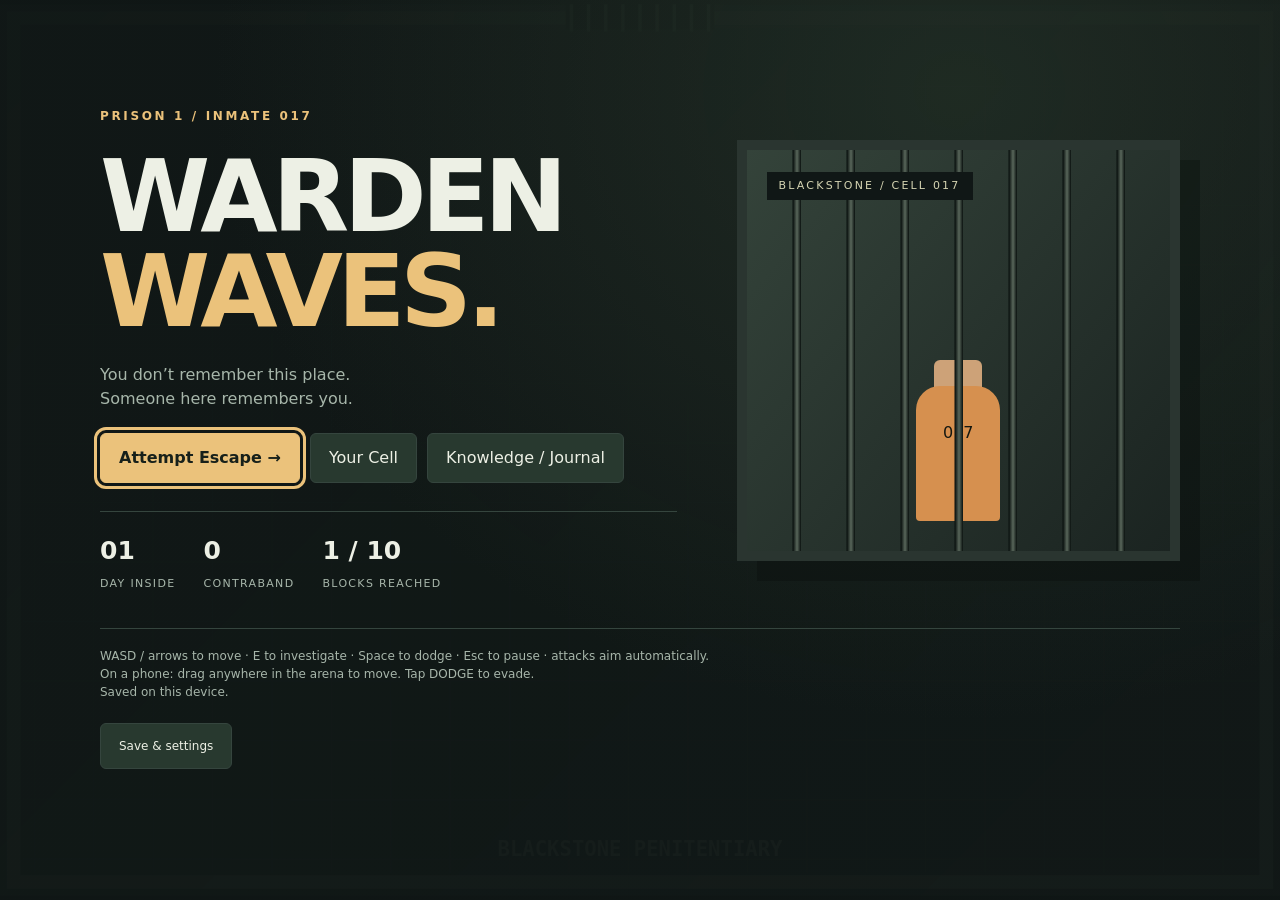
==== commit c88dfac1: "Improve character art, retreat stakes, baton combat and boss discovery" ====
--- a/PLAY-WARDEN-WAVES.html
+++ b/PLAY-WARDEN-WAVES.html
@@ -9,12 +9,15 @@
 <style>:root{color-scheme:dark;--bg:#101716;--panel:#192321;--line:#35453e;--gold:#ebc27b;--ink:#edf0e5;--muted:#a7b6aa}*{box-sizing:border-box}body{margin:0;background:var(--bg);color:var(--ink);font:16px/1.5 system-ui,-apple-system,sans-serif;overflow:hidden}button{font:inherit;cursor:pointer;border:1px solid var(--line);border-radius:6px;padding:12px 18px;background:#28392f;color:var(--ink);min-height:46px}button:hover{border-color:var(--gold);background:#344a3b}button:focus-visible{outline:3px solid var(--gold);outline-offset:3px}button:disabled{opacity:.45;cursor:default}.primary{background:var(--gold);color:#17201a;font-weight:750;border-color:var(--gold)}.primary:hover{background:#ffdaa0}.danger{color:#f4a8a0}.screen{position:fixed;inset:0;z-index:10;overflow:auto;background:radial-gradient(ellipse at 75% 10%,#2c3b2e88,transparent 55%),linear-gradient(135deg,#101716f8,#101716ef);padding:max(28px,env(safe-area-inset-top)) max(24px,env(safe-area-inset-right)) max(30px,env(safe-area-inset-bottom));display:flex;flex-direction:column;align-items:center}.wrap{width:min(1080px,100%);margin:auto}.eyebrow{text-transform:uppercase;letter-spacing:.22em;color:var(--gold);font-size:12px;font-weight:700}.hero{display:grid;grid-template-columns:1.3fr 1fr;gap:60px;align-items:center}.hero h1{font-size:clamp(56px,8vw,100px);line-height:.95;letter-spacing:-.055em;margin:24px 0}.hero h1 span{color:var(--gold)}h2{font-size:clamp(28px,4vw,42px);line-height:1.1;margin:12px 0 22px}h3{font-size:19px;margin:0 0 10px}p{color:var(--muted);max-width:60ch}small{color:var(--muted)}.actions{display:flex;flex-wrap:wrap;gap:10px;margin:22px 0}.actions button{flex-grow:0}.stats{display:flex;gap:28px;border-top:1px solid var(--line);padding-top:20px;margin-top:28px}.stats b{display:block;font-size:25px}.stats small{font-size:11px;text-transform:uppercase;letter-spacing:.12em}.cellart{position:relative;aspect-ratio:1/.95;background:linear-gradient(130deg,#34433a,#1b2421);border:10px solid #2a3530;box-shadow:20px 20px 0 #080c0a55;overflow:hidden}.cellart:before{content:'';position:absolute;inset:0;background:repeating-linear-gradient(90deg,transparent 0,transparent 45px,#09100e 46px,#59675b 50px,#09100e 54px);z-index:2}.cellart:after{content:'017';position:absolute;bottom:30px;left:calc(50% - 42px);color:#141710;background:#d6904f;border-radius:24px 24px 4px 4px;width:84px;height:100px;text-align:center;padding-top:35px;box-shadow:0 -44px 0 -18px #cda278}.artlabel{position:absolute;top:22px;left:20px;letter-spacing:.2em;font-size:11px;color:#d5d4b2;z-index:3;background:#101716;padding:6px 12px}.grid{display:grid;grid-template-columns:repeat(auto-fit,minmax(230px,1fr));gap:14px}.card{padding:22px;background:var(--panel);border:1px solid var(--line);border-radius:8px}.card p{font-size:14px;min-height:42px}.card button{width:100%;margin-top:10px}.tag{font-size:11px;letter-spacing:.1em;text-transform:uppercase;color:var(--gold)}.toprow{display:flex;justify-content:space-between;gap:20px;align-items:center;border-bottom:1px solid var(--line);margin-bottom:24px;padding-bottom:18px}.toprow h2{margin:0}.journal-entry{border-left:2px solid var(--gold);padding:5px 20px;margin:20px 0}.route{display:flex;gap:8px;flex-wrap:wrap;margin:24px 0}.route span{border:1px solid var(--line);padding:8px 12px;border-radius:4px;font-size:12px}.route .done{border-color:var(--gold);color:var(--gold)}.perk{color:var(--gold)}.footer{border-top:1px solid var(--line);margin-top:34px;padding-top:18px;font-size:12px;color:var(--muted)}canvas{display:block;width:100vw;height:100dvh;touch-action:none}#hud{position:fixed;z-index:2;top:max(12px,env(safe-area-inset-top));left:max(16px,env(safe-area-inset-left));right:max(16px,env(safe-area-inset-right));pointer-events:none;font-size:13px;text-shadow:0 2px 5px #000}#hud>div:first-child{display:flex;justify-content:space-between}#areaLabel{font-size:17px}.health{position:relative;height:22px;background:#211c1b;border:1px solid #657d67;margin-top:8px;overflow:hidden}.health i{display:block;height:100%;background:#709d79}.health span{position:absolute;inset:0;text-align:center;font-size:12px;color:white}.hudline{display:flex;align-items:center;gap:20px;margin-top:6px}.hudline button{pointer-events:auto;margin-left:auto;min-height:36px;padding:3px 15px;background:#17241bdd}#bossHud{max-width:600px;margin:8px auto;text-align:center;color:#ffd1a3}.bossbar{height:9px;background:#201918;margin:6px}.bossbar i{height:100%;display:block;background:#e1a471}#notice{position:fixed;top:32%;width:100%;z-index:4;text-align:center;pointer-events:none;color:var(--gold);font-size:clamp(18px,3vw,30px);font-weight:750;text-shadow:0 3px 8px #000;transition:opacity .3s;padding:0 18px}#stick{position:fixed;width:110px;height:110px;border:1px solid #e6c78b88;background:#11231c66;border-radius:50%;pointer-events:none;z-index:3}#knob{position:absolute;width:42px;height:42px;left:33px;top:33px;border-radius:50%;background:#ebc27baa}#dashBtn{position:fixed;right:max(20px,env(safe-area-inset-right));bottom:max(28px,env(safe-area-inset-bottom));border-radius:50%;width:76px;height:76px;background:#23362bbd;z-index:3;padding:0;font-size:12px;font-weight:800;touch-action:none}[hidden]{display:none!important}@media(max-width:700px){.hero{grid-template-columns:1fr;gap:22px}.cellart{display:none}.hero h1{font-size:68px}.screen{padding:26px 20px}.wrap{margin:auto 0}.stats{gap:22px}.actions button{flex:1}.grid{grid-template-columns:1fr}.card{padding:18px}.card p{min-height:0}.toprow{align-items:flex-start}.hudline{gap:12px;font-size:11px}.footer{margin-top:22px}}@media(prefers-reduced-motion:reduce){*{transition:none!important}}
 /* Chapter One */
 #missionHud{position:fixed;z-index:3;top:125px;left:max(16px,env(safe-area-inset-left));max-width:355px;width:calc(100% - 32px);padding:12px 16px;background:#101c17e8;border:1px solid #7a7954;border-left:3px solid var(--gold);pointer-events:none;box-shadow:0 4px 20px #0003}#missionHud small{display:block;color:var(--gold);font-size:10px;letter-spacing:.14em}#missionHud b{display:block;font-size:16px}#missionHud span{display:block;font-size:12px;color:#ced4c3;line-height:1.4}#interactBtn{position:fixed;z-index:5;bottom:max(32px,env(safe-area-inset-bottom));left:50%;transform:translateX(-50%);background:var(--gold);color:#17211b;font-size:13px;font-weight:800;max-width:210px;box-shadow:0 3px 18px #0007}.story-layout{display:grid;grid-template-columns:180px 1fr;gap:55px;align-items:center;max-width:850px;margin:auto}.story-number{font-size:78px;font-weight:800;line-height:1;color:var(--gold);border:1px solid #7a7954;padding:35px 20px;background:#202c22;box-shadow:10px 10px #080d0a}.story-number span{font-size:10px;line-height:1.7;letter-spacing:.14em;display:block;color:#abb8a4;margin-top:18px}.story-line{font-size:clamp(18px,2.3vw,24px);line-height:1.6;color:#e4e6d8;margin:24px 0 32px}@media(max-width:700px){.story-layout{grid-template-columns:1fr;gap:24px}.story-number{font-size:36px;padding:12px 20px;display:flex;gap:26px;align-items:center;width:fit-content}.story-number span{margin:0}.story-line{font-size:19px}#missionHud{top:120px;max-width:290px;padding:8px 12px}#missionHud span{font-size:11px}#interactBtn{bottom:35px;max-width:185px;left:20px;transform:none}}@media(max-height:500px){#missionHud{top:108px;max-width:245px}#missionHud span{display:none}.story-number{display:none}.story-layout{grid-template-columns:1fr}.story-line{font-size:17px;margin:14px 0}.screen{padding:16px 24px}}
+/* Compact leads and vulnerable extraction */
+#missionHud{top:117px;width:auto;max-width:280px;padding:0;border:1px solid #5c6652;border-left:2px solid var(--gold);pointer-events:auto;background:#142018e8;box-shadow:0 2px 9px #0003}#missionHud #objectiveToggle{min-height:32px;padding:5px 10px;border:0;border-radius:0;background:transparent;text-align:left;font-size:12px;width:100%}#missionHud #objectiveToggle small{display:inline;font-size:9px;color:var(--gold);margin-right:6px}#missionHud #objectiveToggle span{display:inline;font-size:11px;margin-left:8px}#missionHud p{font-size:12px;padding:0 12px;margin:3px 0 10px;max-width:260px}#retreatBtn{position:fixed;z-index:5;bottom:max(32px,env(safe-area-inset-bottom));left:50%;transform:translateX(-50%);max-width:240px;background:#d5c391;color:#16211b;border:2px solid #f3dfab;font-weight:800;font-size:12px;touch-action:none}.security-alert{color:#ebc27b;border-left:2px solid #ebc27b;padding-left:12px}@media(max-width:700px){#missionHud{top:108px;max-width:235px}#missionHud #objectiveToggle{font-size:11px;min-height:30px}#missionHud p{font-size:11px;max-width:225px}#retreatBtn{left:20px;transform:none;max-width:215px;bottom:34px}}
 </style>
 </head>
 <body>
 <canvas id="game" aria-label="Prison arena. Move with WASD, arrow keys, or drag to use the touch joystick."></canvas>
 <header id="hud" hidden><div><b id="areaLabel"></b><span id="waveLabel"></span></div><div class="health"><i id="healthFill"></i><span id="healthText"></span></div><div class="hudline"><span id="xpLabel"></span><span id="lootLabel"></span><span id="timeLabel"></span><button id="pauseBtn" aria-label="Pause game">Ⅱ</button></div><div id="bossHud" hidden><span id="bossLabel"></span><div class="bossbar"><i id="bossFill"></i></div></div></header>
 <aside id="missionHud" hidden aria-live="polite"></aside>
+<button id="retreatBtn" hidden aria-label="Hold to return to cell">HOLD TO RETURN · 3s</button>
 <button id="interactBtn" hidden>Investigate · E</button>
 <div id="notice" role="status" aria-live="polite"></div>
 <main id="screen" class="screen"></main>
@@ -46,7 +49,7 @@
  {id:'pierce',name:'Hard Point',text:'Shivs pierce one more guard; baton hits 15% harder.'},
  {id:'magnet',name:'Hidden Pockets',text:'+45 pickup radius. Gather XP and Contraband from farther away.'}
 ];
-function blank(){return {version:3,contraband:0,days:1,bed:0,workout:0,shivLevel:0,batonLevel:0,library:0,vaultLevel:0,batonUnlocked:false,batonPurchased:false,chosenWeapon:'shiv',lessons:{damage:false,health:false,heal:false},clears:Array(10).fill(0),bestFloor:0,prison:0,vault:[],vaultEnabled:true,totalKills:0,story:{intro:false,mattress:false,vent:false,cache:false,door:false,firstCapture:false,legacyGate:false}};}
+function blank(){return {version:3,contraband:0,days:1,bed:0,workout:0,shivLevel:0,batonLevel:0,library:0,vaultLevel:0,batonUnlocked:false,batonPurchased:false,chosenWeapon:'shiv',lessons:{damage:false,health:false,heal:false},clears:Array(10).fill(0),bestFloor:0,prison:0,vault:[],vaultEnabled:true,totalKills:0,nextSecurity:false,story:{intro:false,mattress:false,vent:false,cache:false,door:false,firstCapture:false,legacyGate:false}};}
 function normalize(raw){
  const s=blank();if(!raw||typeof raw!=='object')return s;
  for(const k of ['contraband','days','bed','workout','shivLevel','batonLevel','library','vaultLevel','bestFloor','prison','totalKills'])s[k]=Number.isFinite(raw[k])?Math.max(0,Math.floor(raw[k])):s[k];
@@ -58,7 +61,7 @@
  s.clears=s.clears.map((_,i)=>Number.isFinite(raw.clears?.[i])?Math.max(0,Math.floor(raw.clears[i])):0);
  if(raw.clearedSolitary&&!s.clears[0])s.clears[0]=1;
  s.vault=Array.isArray(raw.vault)?[...new Set(raw.vault.filter(p=>perks.some(x=>x.id===p)))].slice(0,vaultCapacity(s)):[];
- s.vaultEnabled=raw.vaultEnabled!==false;for(const k of Object.keys(s.story))s.story[k]=raw.story?.[k]===true; if(!raw.story){s.story.legacyGate=s.clears[0]>0&&Object.values(s.lessons).every(Boolean);s.story.cache=s.vault.length>0||s.vaultLevel>0;s.story.vent=s.library>0;}return s;
+ s.nextSecurity=raw.nextSecurity===true;if(s.batonUnlocked)s.batonPurchased=true;s.vaultEnabled=raw.vaultEnabled!==false;for(const k of Object.keys(s.story))s.story[k]=raw.story?.[k]===true; if(!raw.story){s.story.legacyGate=s.clears[0]>0&&Object.values(s.lessons).every(Boolean);s.story.cache=s.vault.length>0||s.vaultLevel>0;s.story.vent=s.library>0;}return s;
 }
 function load(storage){
  try{const current=storage.getItem(SAVE_KEY);if(current)return normalize(JSON.parse(current));
@@ -68,16 +71,18 @@
 function gateOpen(s){return s.clears[0]>0&&(s.story.door||s.story.legacyGate);}
 function vaultCapacity(s){return s.vaultLevel>=8?3:s.vaultLevel>=4?2:1;}
 function vaultOpen(s){return s.story.cache||s.vault.length>0||s.vaultLevel>0;}
-function mission(s){if(!s.story.mattress)return {id:'mattress',title:'Check the mattress',detail:'Find the bunk across the cell. Someone scratched a message into the wall.',x:155,y:610,label:'SEARCH MATTRESS'};if(!s.story.vent)return {id:'vent',title:'The man behind the vent',detail:'Follow the voice to the northeast wall.',x:1035,y:170,label:'LISTEN AT VENT'};if(!s.story.cache)return {id:'cache',title:'A little insurance',detail:'Reach wave 3, then find your hidden package by the laundry.',x:940,y:655,label:'OPEN HIDDEN CACHE',minWave:3};if(!s.story.door)return {id:'door',title:'Make him open it',detail:'Lead the Baton Guard’s marked strike onto the cracked north door.',x:560,y:65,label:'BAIT HIS STRIKE'};return {id:'escape',title:'The service passage',detail:'Defeat the Baton Guard. The broken door is your way through.',x:560,y:65,label:'SERVICE PASSAGE'};}
+function mission(s){if(!s.story.mattress)return {id:'mattress',title:'Check the mattress',detail:'Find the bunk across the cell. Someone scratched a message into the wall.',x:155,y:610,label:'SEARCH MATTRESS'};if(!s.story.vent)return {id:'vent',title:'The man behind the vent',detail:'Follow the voice to the northeast wall.',x:1035,y:170,label:'LISTEN AT VENT'};if(!s.story.cache)return {id:'cache',title:'A little insurance',detail:'Reach wave 3, then find your hidden package by the laundry.',x:940,y:655,label:'OPEN HIDDEN CACHE',minWave:3};if(!s.story.door)return {id:'door',title:'Find another way out',detail:'The voice remembers an earlier attempt. What did you notice before they took you?',x:560,y:65,label:'LOOK FOR A WAY OUT'};return {id:'escape',title:'The service passage',detail:'Defeat the Baton Guard. The broken door is your way through.',x:560,y:65,label:'SERVICE PASSAGE'};}
 function cost(s,id){const bases={bed:20,workout:25,shivLevel:30,batonLevel:40,library:35,vaultLevel:50};return (bases[id]||Infinity)*(s[id]+1);}
 function buy(s,id){const c=cost(s,id);if((id==='library'&&!s.story.vent)||(id==='vaultLevel'&&!vaultOpen(s))||s[id]>=20||s.contraband<c||(id==='batonLevel'&&!s.batonPurchased))return false;s.contraband-=c;s[id]++;return true;}
-function stats(s,weapon=s.chosenWeapon){return {maxHp:100+s.bed*15,speed:205+Math.min(s.workout,15)*9,damage:weapon==='baton'?20+s.batonLevel*5:15+s.shivLevel*5,interval:weapon==='baton'?Math.max(.25,.65-s.batonLevel*.015):Math.max(.16,.45-s.shivLevel*.012),range:weapon==='baton'?96+s.batonLevel*5:470,magnet:60+s.library*6,pierce:0,weapon};}
+function stats(s,weapon=s.chosenWeapon){return {maxHp:100+s.bed*15,speed:205+Math.min(s.workout,15)*9,damage:weapon==='baton'?32+s.batonLevel*6:15+s.shivLevel*5,interval:weapon==='baton'?Math.max(.22,.48-s.batonLevel*.012):Math.max(.16,.45-s.shivLevel*.012),range:weapon==='baton'?110+s.batonLevel*6:470,magnet:60+s.library*6,pierce:0,weapon};}
 function applyPerk(p,id,s){switch(id){case'damage':p.damage*=1.25;break;case'health':p.maxHp+=25;p.hp=Math.min(p.maxHp,p.hp+25);break;case'heal':p.hp=Math.min(p.maxHp,p.hp+(s.lessons.heal?50:35));break;case'speed':p.speed*=1.12;break;case'haste':p.interval=Math.max(.09,p.interval*.85);break;case'range':p.range*=1.2;break;case'pierce':p.pierce++;if(p.weapon==='baton')p.damage*=1.15;break;case'magnet':p.magnet+=45;break;}}
 function learn(s,id){if(Object.hasOwn(s.lessons,id))s.lessons[id]=true;}
 function choices(s,wave,rng=Math.random){const pool=[...perks];for(let i=pool.length-1;i>0;i--){const j=Math.floor(rng()*(i+1));[pool[i],pool[j]]=[pool[j],pool[i]];}const forced={7:'damage',8:'health',9:'heal'}[wave];if(forced&&!s.lessons[forced]){return [perks.find(p=>p.id===forced),...pool.filter(p=>p.id!==forced).slice(0,2)];}return pool.slice(0,3);}
 function quota(wave,floor){return 10+wave*3+floor*2;}
+function waveQuota(wave,floor,security){return Math.ceil(quota(wave,floor)*(security?1.15:1));}
+function settlement(loot,outcome){return outcome==='capture'?Math.floor(Math.max(0,loot)/2):Math.max(0,loot);}
 function bossHealth(floor,prison){return (850+floor*320)*(1+prison*.35);}
-const api={SAVE_KEY,floors,perks,blank,normalize,load,gateOpen,vaultCapacity,vaultOpen,mission,cost,buy,stats,applyPerk,learn,choices,quota,bossHealth};
+const api={SAVE_KEY,floors,perks,blank,normalize,load,gateOpen,vaultCapacity,vaultOpen,mission,cost,buy,stats,applyPerk,learn,choices,quota,waveQuota,settlement,bossHealth};
 if(typeof module!=='undefined'&&module.exports)module.exports=api;root.WardenRules=api;
 })(typeof globalThis!=='undefined'?globalThis:this);
 </script><script>/* Warden Waves — no network, framework, or build step required. */
@@ -88,24 +93,24 @@
 function persist(){try{localStorage.setItem(R.SAVE_KEY,JSON.stringify(save));storageWarning='';}catch(_){storageWarning='Saving is unavailable in this browser. Keep this tab open to retain this session.';}}
 function note(text,time=3){$('notice').textContent=text;noticeTime=time;$('notice').style.opacity=1;}
 function resetInput(){keys={};joy={x:0,y:0,id:null};$('stick').hidden=true;$('knob').style.transform='';}
-function panel(html){resetInput();screen.innerHTML='<div class="wrap">'+html+'</div>';screen.hidden=false;$('dashBtn').hidden=true;$('hud').hidden=true;$('missionHud').hidden=true;$('interactBtn').hidden=true;$('notice').style.opacity=0;screen.scrollTop=0;screen.querySelector('button')?.focus({preventScroll:true});}
+function panel(html){resetInput();screen.innerHTML='<div class="wrap">'+html+'</div>';screen.hidden=false;$('dashBtn').hidden=true;$('hud').hidden=true;$('missionHud').hidden=true;$('interactBtn').hidden=true;$('retreatBtn').hidden=true;$('notice').style.opacity=0;screen.scrollTop=0;screen.querySelector('button')?.focus({preventScroll:true});}
 function action(id,fn){$(id)?.addEventListener('click',fn);}
 function money(){return `${save.contraband} Contraband`;}
 function header(title){return `<div class="toprow"><div><span class="eyebrow">Day ${save.days} · ${money()}</span><h2>${title}</h2></div><button id="back">← Cell</button></div>`;}
-function menu(){state='menu';run=null;panel(`<div class="hero"><section><div class="eyebrow">Prison ${save.prison+1} / Inmate 017</div><h1>WARDEN<br><span>WAVES.</span></h1><p>You don’t remember this place.<br>Someone here remembers you.</p><div class="actions"><button class="primary" id="start">Attempt Escape →</button><button id="cell">Your Cell</button><button id="journal">Knowledge / Journal</button></div><div class="stats"><div><b>${String(save.days).padStart(2,'0')}</b><small>Day inside</small></div><div><b>${save.contraband}</b><small>Contraband</small></div><div><b>${save.bestFloor+1} / 10</b><small>Blocks reached</small></div></div></section><div class="cellart" aria-hidden="true"><span class="artlabel">BLACKSTONE / CELL 017</span></div></div><div class="footer">WASD / arrows to move · E to investigate · Space to dodge · Esc to pause · attacks aim automatically.<br>On a phone: drag anywhere in the arena to move. Tap DODGE to evade.<br>Saved on this device. ${storageWarning}<div class="actions"><button id="settings">Save & settings</button>${save.clears[0]>=20&&R.gateOpen(save)?'<button id="checkpoint">Start at Intake · no carried powers</button>':''}</div></div>`);action('start',()=>startRun(0));action('cell',cellMenu);action('journal',journal);action('settings',settings);action('checkpoint',()=>startRun(1,true));}
+function menu(){state='menu';run=null;panel(`<div class="hero"><section><div class="eyebrow">Prison ${save.prison+1} / Inmate 017</div><h1>WARDEN<br><span>WAVES.</span></h1><p>You don’t remember this place.<br>Someone here remembers you.</p><div class="actions"><button class="primary" id="start">Attempt Escape →</button><button id="cell">Your Cell</button><button id="journal">Knowledge / Journal</button></div><div class="stats"><div><b>${String(save.days).padStart(2,'0')}</b><small>Day inside</small></div><div><b>${save.contraband}</b><small>Contraband</small></div><div><b>${save.bestFloor+1} / 10</b><small>Blocks reached</small></div></div></section><div class="cellart" aria-hidden="true"><span class="artlabel">BLACKSTONE / CELL 017</span></div></div><div class="footer">${save.nextSecurity?'<p class="security-alert">INCREASED PATROLS · 15% more guards on your next attempt.</p>':''}WASD / arrows to move · E to investigate · Space to dodge · Esc to pause · attacks aim automatically.<br>On a phone: drag anywhere in the arena to move. Tap DODGE to evade.<br>Saved on this device. ${storageWarning}<div class="actions"><button id="settings">Save & settings</button>${save.clears[0]>=20&&R.gateOpen(save)?'<button id="checkpoint">Start at Intake · no carried powers</button>':''}</div></div>`);action('start',()=>startRun(0));action('cell',cellMenu);action('journal',journal);action('settings',settings);action('checkpoint',()=>startRun(1,true));}
 const upgrades=[['bed','Bed','+15 starting health per level.'],['workout','Workout Corner','+9 movement speed per level (first 15 levels).'],['shivLevel','Shiv Training','More damage and faster throws.'],['batonLevel','Baton Training','More damage, reach, and faster swings.'],['library','Library','Collect XP farther away; +3% XP per level.'],['vaultLevel','Perk Vault','Carry one perk into a new attempt. A second slot at level 4; third at level 8.']];
 function cellMenu(){state='cell';panel(header('Your Cell')+`<p>What they take from you is temporary. What you learn stays. Find the voice in the vent to unlock the Library; recover your hidden cache to unlock the Perk Vault.</p><div class="grid">${upgrades.filter(u=>u[0]!=='batonLevel'||save.batonPurchased).map(([id,name,text])=>`<article class="card"><span class="tag">Level ${save[id]} / 20</span><h3>${name}</h3><p>${text}</p><button id="buy-${id}" ${save[id]>=20||save.contraband<R.cost(save,id)||(id==='library'&&!save.story.vent)||(id==='vaultLevel'&&!R.vaultOpen(save))?'disabled':''}>${save[id]>=20?'Fully upgraded':`Upgrade · ${R.cost(save,id)}`}</button></article>`).join('')}</div><div class="actions"><button id="weapons">Weapons</button><button id="vault">Perk Vault</button></div>`);action('back',menu);upgrades.forEach(([id])=>action('buy-'+id,()=>{if(R.buy(save,id)){persist();cellMenu();}}));action('weapons',weaponsMenu);action('vault',vaultMenu);}
-function weaponsMenu(){state='weapons';panel(header('Weapons')+`<div class="grid"><article class="card"><span class="tag">Ranged / precision</span><h3>Shiv · level ${save.shivLevel}</h3><p>Automatic throws at the nearest guard. Damage + health journal lessons unlock twin throws.</p><button id="shiv" ${save.chosenWeapon==='shiv'?'disabled':''}>${save.chosenWeapon==='shiv'?'Equipped':'Equip shiv'}</button></article><article class="card"><span class="tag">Melee / crowd control</span><h3>Baton · level ${save.batonLevel}</h3><p>${save.batonUnlocked?'Wide swings hit groups and knock guards back. Stay close, then dodge the counterattack.':'Defeat the Baton Guard in Solitary to unlock this weapon.'}</p><button id="baton" ${!save.batonUnlocked||(!save.batonPurchased&&save.contraband<60)||save.chosenWeapon==='baton'?'disabled':''}>${!save.batonUnlocked?'Locked':!save.batonPurchased?'Purchase · 60':save.chosenWeapon==='baton'?'Equipped':'Equip baton'}</button></article></div>`);action('back',cellMenu);action('shiv',()=>{save.chosenWeapon='shiv';persist();weaponsMenu();});action('baton',()=>{if(!save.batonPurchased){if(save.contraband<60)return;save.contraband-=60;save.batonPurchased=true;}save.chosenWeapon='baton';persist();weaponsMenu();});}
+function weaponsMenu(){state='weapons';panel(header('Weapons')+`<div class="grid"><article class="card"><span class="tag">Ranged / precision</span><h3>Shiv · level ${save.shivLevel}</h3><p>Automatic throws at the nearest guard. Damage + health journal lessons unlock twin throws.</p><button id="shiv" ${save.chosenWeapon==='shiv'?'disabled':''}>${save.chosenWeapon==='shiv'?'Equipped':'Equip shiv'}</button></article><article class="card"><span class="tag">Melee / crowd control</span><h3>Baton · level ${save.batonLevel}</h3><p>${save.batonUnlocked?'Heavy swings stagger groups, interrupt charging guards, and bowl enemies into each other. Defeat the Baton Guard to claim it free.':'Defeat the Baton Guard in Solitary to unlock this weapon.'}</p><button id="baton" ${!save.batonUnlocked||save.chosenWeapon==='baton'?'disabled':''}>${!save.batonUnlocked?'Locked':!save.batonPurchased?'Claim boss weapon':save.chosenWeapon==='baton'?'Equipped':'Equip baton'}</button></article></div>`);action('back',cellMenu);action('shiv',()=>{save.chosenWeapon='shiv';persist();weaponsMenu();});action('baton',()=>{if(!save.batonUnlocked)return;save.batonPurchased=true;save.chosenWeapon='baton';persist();weaponsMenu();});}
 function vaultMenu(){if(!R.vaultOpen(save)){lockedVault();return;}state='vault';panel(header('Perk Vault')+`<p>Keep up to ${R.vaultCapacity(save)} different perks. After an attempt, choose from perks you actually found. Stored perks apply once at the start of each new attempt.</p><div class="grid">${save.vault.length?save.vault.map(id=>`<article class="card"><h3>${R.perks.find(p=>p.id===id).name}</h3><p>${R.perks.find(p=>p.id===id).text}</p><button id="remove-${id}">Remove</button></article>`).join(''):'<article class="card"><h3>Empty shelf</h3><p>Your next attempt may leave something worth keeping.</p></article>'}</div><div class="actions"><button id="vault-toggle">Carried perks: ${save.vaultEnabled?'ON':'OFF'}</button></div>`);action('back',cellMenu);action('vault-toggle',()=>{save.vaultEnabled=!save.vaultEnabled;persist();vaultMenu();});save.vault.forEach(id=>action('remove-'+id,()=>{save.vault=save.vault.filter(p=>p!==id);persist();vaultMenu();}));}
 function journal(){state='journal';const clues=[['damage','Strength','A sharper edge teaches you to push back.'],['health','Resilience','Survival starts with what you can endure.'],['heal','Recovery','Even when you feel strong, learn how to mend.']];panel(header('Knowledge / Journal')+`<p>Scratches under the bed: “Three lessons. One door. The Warden counts your victories. The lock counts what you learned.”</p>${clues.map(([id,name,clue])=>`<div class="journal-entry"><h3>${save.lessons[id]?'✓':'○'} ${name}</h3><p>${save.lessons[id]?`Lesson learned: ${R.perks.find(p=>p.id===id).name}.`:clue}</p></div>`).join('')}<div class="journal-entry"><h3>${R.gateOpen(save)?'✓ The service gate is open':'○ A service gate behind Solitary'}</h3><p>${R.gateOpen(save)?'Return to Solitary. Beat its guard again and slip into Intake.':save.clears[0]?'You beat the guard, but winning alone was not the key.':'A guard holds the door. Three late-wave choices hold its secret.'}</p><p>Twin throws: ${save.lessons.damage&&save.lessons.health?'unlocked':'learn strength and resilience'}. Better bandages: ${save.lessons.heal?'unlocked':'learn recovery'}.</p><p>Solitary clears: ${save.clears[0]} / 20 toward starting at Intake without carried powers.</p></div><div class="route">${R.floors.map((f,i)=>`<span class="${save.clears[i]?'done':''}">${i+1}. ${i<=save.bestFloor?f.name:'???'}${save.clears[i]?' ✓':''}</span>`).join('')}</div><p>Current lead: ${R.floors[save.bestFloor].clue}</p>`);action('back',menu);}
 function settings(){state='settings';panel(header('Save & Settings')+`<p>Progress stays in this browser on this device. Copy a backup before changing devices or clearing browser data.</p><div class="actions"><button id="export">Copy save backup</button><button id="import">Restore backup</button><button class="danger" id="reset">Erase all progress</button></div><p id="saveStatus" role="status">${storageWarning}</p>`);action('back',menu);action('export',async()=>{const data=JSON.stringify(save);try{await navigator.clipboard.writeText(data);$('saveStatus').textContent='Backup copied. Keep it somewhere safe.';}catch(_){prompt('Copy this save backup:',data);}});action('import',()=>{const raw=prompt('Paste a Warden Waves save backup:');if(!raw)return;try{const data=JSON.parse(raw);if(!data||typeof data!=='object'||Array.isArray(data)||!('contraband'in data))throw Error();if(!confirm('Replace this device’s progress with this backup?'))return;save=R.normalize(data);persist();menu();}catch(_){$('saveStatus').textContent='That backup is not a valid Warden Waves save.';}});action('reset',()=>{if(confirm('Erase all days, upgrades, lessons and campaign progress? This cannot be undone.')){save=R.blank();try{for(const k of [R.SAVE_KEY,'wardenSolitarySave','wardenSave2'])localStorage.removeItem(k);}catch(_){}persist();menu();}});}
-function startRun(floor=0,clean=false){const p=R.stats(save);Object.assign(p,{x:WORLD.w/2,y:WORLD.h/2,hp:p.maxHp,r:17,walk:0,throwAnim:0,attack:0,invuln:0,dash:0,dashCooldown:0,dx:0,dy:-1,level:1,xp:0,xpNeed:16});run={p,floor,wave:1,enemies:[],shots:[],hostile:[],drops:[],zones:[],boss:null,spawned:0,kills:0,spawnTimer:0,time:0,floorTime:0,loot:0,earnedKills:0,perks:[],pendingLevels:0,bossDefeated:false,settled:false,swing:0,spotlight:7,clean};particles=[];if(!clean&&save.vaultEnabled&&R.vaultOpen(save))for(const id of save.vault){R.applyPerk(p,id,save);run.perks.push(id);}beginFloor(floor);}
+function startRun(floor=0,clean=false){const p=R.stats(save);Object.assign(p,{x:WORLD.w/2,y:WORLD.h/2,hp:p.maxHp,r:17,walk:0,throwAnim:0,attack:0,invuln:0,dash:0,dashCooldown:0,dx:0,dy:-1,level:1,xp:0,xpNeed:16});run={p,floor,security:save.nextSecurity,extractProgress:0,recentHit:0,corpses:[],scars:[],wave:1,enemies:[],shots:[],hostile:[],drops:[],zones:[],boss:null,spawned:0,kills:0,spawnTimer:0,time:0,floorTime:0,loot:0,earnedKills:0,perks:[],pendingLevels:0,bossDefeated:false,settled:false,swing:0,spotlight:7,clean};particles=[];if(!clean&&save.vaultEnabled&&R.vaultOpen(save))for(const id of save.vault){R.applyPerk(p,id,save);run.perks.push(id);}beginFloor(floor);}
 function play(){state='playing';screen.hidden=true;$('hud').hidden=false;$('dashBtn').hidden=!touch;$('pauseBtn').textContent='Ⅱ';resetInput();updateObjective();}
 function beginFloor(floor){run.floor=floor;run.wave=1;run.floorTime=0;save.bestFloor=Math.max(save.bestFloor,floor);persist();beginWave();play();note(`BLOCK ${floor+1} / ${R.floors[floor].name}`,3);}
-function beginWave(){Object.assign(run,{spawned:0,kills:0,spawnTimer:.5,enemies:[],shots:[],hostile:[],zones:[],boss:null,bossDefeated:false});run.target=R.quota(run.wave,run.floor);}
+function beginWave(){Object.assign(run,{spawned:0,kills:0,spawnTimer:.5,enemies:[],shots:[],hostile:[],zones:[],boss:null,bossDefeated:false});run.target=R.waveQuota(run.wave,run.floor,run.security);}
 function makeEnemy(type){const edge=Math.floor(Math.random()*4),inset=30;let x=edge===0?inset:edge===1?WORLD.w-inset:Math.random()*(WORLD.w-60)+30,y=edge===2?inset:edge===3?WORLD.h-inset:Math.random()*(WORLD.h-60)+30;if(Math.hypot(x-run.p.x,y-run.p.y)<180){x=run.p.x<WORLD.w/2?WORLD.w-30:30;y=run.p.y<WORLD.h/2?WORLD.h-30:30;}const f=run.floor,w=run.wave,hard=1+save.prison*.22;type=type||(run.spawned%6===2?'ranged':run.spawned%5===1?'charger':Math.random()<.14?'heavy':Math.random()<.18?'runner':'guard');const hp=(type==='heavy'?65:type==='runner'?24:type==='charger'?48:36)*(1+w*.08+f*.14)*hard;return {x,y,r:type==='heavy'?20:14,hp,maxHp:hp,type,speed:(type==='runner'?132:type==='heavy'?63:type==='ranged'?72:90)+f*3,damage:type==='heavy'?20:14,cooldown:1.2,mode:'chase',timer:0,walk:0,flash:0};}
 function addDrop(e){run.drops.push({x:e.x,y:e.y,value:e.type==='heavy'?6:4,kind:'xp'});run.drops.push({x:e.x+14,y:e.y+10,value:e.type==='heavy'?2:1,kind:'loot'});if(run.earnedKills%9===0)run.drops.push({x:e.x-14,y:e.y+8,value:18,kind:'heal'});}
-function killEnemy(e){if(e.dead)return;e.dead=true;run.kills++;run.earnedKills++;addDrop(e);burst(e.x,e.y,'#c8b17d',6);}
+function killEnemy(e){if(e.dead)return;e.dead=true;run.corpses.push({x:e.x,y:e.y,r:e.r,type:e.type,walk:e.walk||0,hp:0,maxHp:e.maxHp,life:.6,look:Math.atan2(run.p.y-e.y,run.p.x-e.x)});run.kills++;run.earnedKills++;addDrop(e);burst(e.x,e.y,'#c8b17d',6);}
 function collectAll(){/* Drops must be physically collected; wave transitions never award them. */}
 function gainXp(value){const p=run.p;p.xp+=value*(1+save.library*.03);while(p.xp>=p.xpNeed){p.xp-=p.xpNeed;p.level++;p.xpNeed=Math.round(p.xpNeed*1.24+5);run.pendingLevels++;}}
 function pickUpgrades(reason,after,waveHint=0){state='choice';resetInput();const picks=R.choices(save,waveHint);panel(`<span class="eyebrow">Block ${run.floor+1} · Wave ${run.wave} · Level ${run.p.level}</span><h2>${reason}</h2><p>Choose one find. Run powers last until capture. Journal lessons last forever.</p><div class="grid">${picks.map(p=>`<article class="card"><span class="tag">${Object.hasOwn(save.lessons,p.id)&&!save.lessons[p.id]?'Unlearned lesson':'Run upgrade'}</span><h3>${p.name}</h3><p>${p.text}</p><button class="primary" id="pick-${p.id}">Take it →</button></article>`).join('')}</div>`);picks.forEach(p=>action('pick-'+p.id,()=>{R.applyPerk(run.p,p.id,save);R.learn(save,p.id);run.perks.push(p.id);persist();after();}));}
@@ -115,18 +120,18 @@
 function distance(a,b){return Math.hypot(a.x-b.x,a.y-b.y);}
 function fire(x,y,tx,ty,speed,damage,hostile=false){const a=Math.atan2(ty-y,tx-x),shot={x,y,vx:Math.cos(a)*speed,vy:Math.sin(a)*speed,r:hostile?6:4,damage,life:hostile?6:run.p.range/speed,pierce:run.p.pierce,hits:new Set()};(hostile?run.hostile:run.shots).push(shot);}
 function damageTarget(e,damage){let factor=1;if(e.type==='boss'&&['shield','slam'].includes(e.pattern)&&e.open<=0)factor=.35;e.hp-=damage*factor;e.flash=.15;floatText(e.x,e.y-35,Math.round(damage*factor),'#ffe4a8');if(e.hp<=0&&e.type!=='boss')killEnemy(e);}
-function attack(){const p=run.p; p.throwAnim=.16;const targets=run.enemies.filter(e=>!e.dead);if(run.boss)targets.push(run.boss);targets.sort((a,b)=>distance(p,a)-distance(p,b));if(!targets.length)return;if(p.weapon==='baton'){run.swing=.15;for(const e of targets){if(distance(p,e)<p.range+e.r){damageTarget(e,p.damage);if(e.type!=='boss'){const a=Math.atan2(e.y-p.y,e.x-p.x);e.x+=Math.cos(a)*24;e.y+=Math.sin(a)*24;}}}}else{const t=targets[0];fire(p.x,p.y,t.x,t.y,570,p.damage);if(save.lessons.damage&&save.lessons.health)fire(p.x+9,p.y+5,t.x+9,t.y+5,570,p.damage*.75);}}
-function hurt(damage){if(run.p.invuln>0)return;run.p.hp-=damage;run.p.invuln=.65;burst(run.p.x,run.p.y,'#e29c85',8);}
+function attack(){const p=run.p; p.throwAnim=.16;const targets=run.enemies.filter(e=>!e.dead);if(run.boss)targets.push(run.boss);targets.sort((a,b)=>distance(p,a)-distance(p,b));if(!targets.length)return;if(targets[0])p.look=Math.atan2(targets[0].y-p.y,targets[0].x-p.x);if(p.weapon==='baton'){run.swing=.24;for(const e of targets){if(distance(p,e)<p.range+e.r){damageTarget(e,p.damage);if(e.type!=='boss'){const a=Math.atan2(e.y-p.y,e.x-p.x);e.mode='recover';e.timer=1;e.cooldown=2.5;e.stun=e.type==='heavy'?.28:.6;e.bowling={vx:Math.cos(a)*260,vy:Math.sin(a)*260,time:.2,hits:new Set()};}}}}else{const t=targets[0];fire(p.x,p.y,t.x,t.y,570,p.damage);if(save.lessons.damage&&save.lessons.health)fire(p.x+9,p.y+5,t.x+9,t.y+5,570,p.damage*.75);}}
+function hurt(damage){if(run.p.invuln>0)return;run.extractProgress=0;run.recentHit=1.2;run.p.hp-=damage;run.p.invuln=.65;burst(run.p.x,run.p.y,'#e29c85',8);}
 function dodge(){if(state!=='playing'||run.p.dashCooldown>0)return;const p=run.p;p.dash=.18;p.invuln=Math.max(p.invuln,.25);p.dashCooldown=2.6;}
-function pause(){if(state!=='playing')return;state='paused';panel(`<span class="eyebrow">Time stands still</span><h2>Take a breath.</h2><p>Your attempt is paused. Contraband is banked when you return to the cell.</p><div class="actions"><button class="primary" id="resume">Resume attempt</button><button id="retreat">Return to cell · bank ${run.loot}</button></div>`);action('resume',play);action('retreat',()=>finish('You chose to wait for another opening.'));}
-function update(dt){if(state!=='playing')return;const p=run.p;run.time+=dt;run.floorTime+=dt;p.invuln=Math.max(0,p.invuln-dt);p.throwAnim=Math.max(0,(p.throwAnim||0)-dt);p.dashCooldown=Math.max(0,p.dashCooldown-dt);run.swing=Math.max(0,run.swing-dt);let mx=(keys.ArrowRight||keys.d?1:0)-(keys.ArrowLeft||keys.a?1:0),my=(keys.ArrowDown||keys.s?1:0)-(keys.ArrowUp||keys.w?1:0);if(joy.id!==null){mx=joy.x;my=joy.y;}const len=Math.hypot(mx,my);p.moving=len>0;if(p.moving)p.walk+=dt*11;if(len>0){mx/=Math.max(1,len);my/=Math.max(1,len);p.dx=mx/(Math.hypot(mx,my)||1);p.dy=my/(Math.hypot(mx,my)||1);}if(p.dash>0){p.x+=p.dx*p.speed*3.5*dt;p.y+=p.dy*p.speed*3.5*dt;p.dash-=dt;}else{p.x+=mx*p.speed*dt;p.y+=my*p.speed*dt;}p.x=Math.max(30,Math.min(WORLD.w-30,p.x));p.y=Math.max(40,Math.min(WORLD.h-30,p.y));p.attack-=dt;if(p.attack<=0){attack();p.attack=p.interval;}
+function pause(){if(state!=='playing')return;state='paused';panel(`<span class="eyebrow">Time stands still</span><h2>Take a breath.</h2><p>To bank all ${run.loot} Contraband, reach your cell door on the west wall and hold E / RETURN for 3 seconds. Getting hit interrupts your return. Capture banks half and increases the next attempt’s guard quota by 15%.</p><div class="actions"><button class="primary" id="resume">Resume attempt</button></div>`);action('resume',play);}
+function update(dt){if(state!=='playing')return;const p=run.p;run.time+=dt;run.floorTime+=dt;p.invuln=Math.max(0,p.invuln-dt);p.throwAnim=Math.max(0,(p.throwAnim||0)-dt);p.dashCooldown=Math.max(0,p.dashCooldown-dt);run.swing=Math.max(0,run.swing-dt);let mx=(keys.ArrowRight||keys.d?1:0)-(keys.ArrowLeft||keys.a?1:0),my=(keys.ArrowDown||keys.s?1:0)-(keys.ArrowUp||keys.w?1:0);if(joy.id!==null){mx=joy.x;my=joy.y;}const len=Math.hypot(mx,my);p.moving=len>0;if(p.moving)p.walk+=dt*11;run.recentHit=Math.max(0,run.recentHit-dt);if(len>0){mx/=Math.max(1,len);my/=Math.max(1,len);p.dx=mx/(Math.hypot(mx,my)||1);p.dy=my/(Math.hypot(mx,my)||1);}if(p.dash>0){p.x+=p.dx*p.speed*3.5*dt;p.y+=p.dy*p.speed*3.5*dt;p.dash-=dt;}else{p.x+=mx*p.speed*dt;p.y+=my*p.speed*dt;}p.x=Math.max(30,Math.min(WORLD.w-30,p.x));p.y=Math.max(40,Math.min(WORLD.h-30,p.y));p.attack-=dt;if(p.attack<=0){attack();p.attack=p.interval;}
  if(!run.boss&&run.spawned<run.target){run.spawnTimer-=dt;if(run.spawnTimer<=0&&run.enemies.length<14+run.floor){run.enemies.push(makeEnemy());run.spawned++;run.spawnTimer=Math.max(.22,.85-run.wave*.035-run.floor*.025);}}
  for(const e of run.enemies){if(!e.dead)updateGuard(e,dt);}
  // Mild separation prevents guards stacking into a single invisible hitbox.
  for(let i=0;i<run.enemies.length;i++)for(let j=i+1;j<run.enemies.length;j++){const a=run.enemies[i],b=run.enemies[j],d=distance(a,b),min=a.r+b.r;if(d>0&&d<min){const push=(min-d)*.5,dx=(a.x-b.x)/d,dy=(a.y-b.y)/d;a.x+=dx*push;a.y+=dy*push;b.x-=dx*push;b.y-=dy*push;}}
  if(run.boss)updateBoss(dt);
  for(const list of [run.shots,run.hostile])for(const b of list){b.x+=b.vx*dt;b.y+=b.vy*dt;b.life-=dt;if(list===run.hostile){if(distance(b,p)<b.r+p.r){hurt(b.damage);b.life=0;}}else{for(const e of [...run.enemies,...(run.boss?[run.boss]:[])]){if(e.dead||b.hits.has(e)||b.life<=0)continue;if(distance(b,e)<b.r+e.r){damageTarget(e,b.damage);b.hits.add(e);if(b.pierce<=0)b.life=0;else b.pierce--;}}}}
- for(const z of run.zones){z.time-=dt;if(z.time<=0&&!z.fired){z.fired=true;z.time=.35;if(z.source==='baton')breachDoor(z);if(distance(p,z)<z.r+p.r)hurt(z.damage);burst(z.x,z.y,'#d6a26f',12);}}
+ for(const z of run.zones){z.time-=dt;if(z.time<=0&&!z.fired){z.fired=true;z.time=.35;if(z.source==='baton'){run.scars.push({x:z.x,y:z.y});breachDoor(z);}if(distance(p,z)<z.r+p.r)hurt(z.damage);burst(z.x,z.y,'#d6a26f',12);}}
  run.zones=run.zones.filter(z=>!z.fired||z.time>0);run.enemies=run.enemies.filter(e=>!e.dead);run.shots=run.shots.filter(b=>b.life>0);run.hostile=run.hostile.filter(b=>b.life>0);
  for(const d of run.drops){const gap=distance(p,d);if(gap<p.magnet){const a=Math.atan2(p.y-d.y,p.x-d.x);d.x+=Math.cos(a)*360*dt;d.y+=Math.sin(a)*360*dt;}if(gap<18){if(d.kind==='loot'){run.loot+=d.value;floatText(p.x,p.y-32,'+'+d.value+' CB','#efd08a');}else if(d.kind==='heal'){p.hp=Math.min(p.maxHp,p.hp+d.value);floatText(p.x,p.y-32,'+'+d.value+' HP','#c8efb5');}else{gainXp(d.value);floatText(p.x,p.y-32,'+'+d.value+' XP','#9adbe1');}d.dead=true;}}
  run.drops=run.drops.filter(d=>!d.dead);
@@ -144,25 +149,25 @@
  else{const speed=pattern==='volley'?48:pattern==='shield'?85:118+b.phase*12;if(distance(p,b)>55){b.x+=Math.cos(a)*speed*dt;b.y+=Math.sin(a)*speed*dt;}if(b.timer<=0){b.timer=Math.max(1.4,3-b.phase*.3);switch(pattern){case'rush':b.repeat=run.floor===7||b.pattern==='warden'?1:0;b.mode='windup';b.timer=.85;b.vx=Math.cos(a)*(420+b.phase*40);b.vy=Math.sin(a)*(420+b.phase*40);note('CHARGE · move off the line',1);break;case'spin':b.open=1.4;zone(p.x,p.y,100+b.phase*10,1.15,28);run.zones[run.zones.length-1].source='baton';if(b.phase>1)volley(b,3);break;case'summon':for(let i=0;i<2+b.phase;i++)if(run.enemies.length<18)run.enemies.push(makeEnemy(i%2?'runner':'guard'));b.open=2;break;case'volley':volley(b,5+b.phase*2,b.phase%2?.12:0);b.open=1.3;break;case'slam':case'shield':zone(b.x,b.y,145,.95,28);b.open=2;volley(b,3);break;case'hazard':for(let i=0;i<3+b.phase;i++)zone(i?30+Math.random()*(WORLD.w-60):p.x,i?40+Math.random()*(WORLD.h-70):p.y,65,1.2,20);b.open=1.5;break;}}}
  b.x=Math.max(35,Math.min(WORLD.w-35,b.x));b.y=Math.max(50,Math.min(WORLD.h-35,b.y));if(distance(p,b)<p.r+b.r)hurt(b.mode==='charge'?26:16);
 }
-function bossWon(){const f=run.floor,previous=save.clears[f];collectAll();save.clears[f]++;run.loot+=30+f*15;if(f===0)save.batonUnlocked=true;persist();run.bossDefeated=true;run.hostile=[];run.zones=[];run.enemies=[];if(f===0&&!R.gateOpen(save)){finish(R.gateOpen(save)?'The north door is broken. A service passage waits beyond it.':'The Warden drags you back. The guard fell, but the north door held. Find the voice in the vent, then make the guard break your way out.');return;}if(f===9){save.prison++;persist();finish('You read the Warden’s patterns. You broke the cycle. The gates open—and Prison '+(save.prison+1)+' waits beyond them.',true);return;}state='transition';panel(`<span class="eyebrow">Block ${f+1} cleared · ${R.floors[f].boss} defeated</span><h2>A door finally opens.</h2><p>Next: ${R.floors[f+1].name}. ${R.floors[f+1].clue}</p><p>Keep your build, or leave its temporary powers behind and recover completely. Contraband and journal knowledge stay either way.</p><div class="actions"><button class="primary" id="keep">Keep powers →</button><button id="abandon">Abandon powers · heal fully →</button><button id="bank">Return to cell · bank ${run.loot}</button></div>`);action('keep',()=>{run.p.hp=Math.min(run.p.maxHp,run.p.hp+30);beginFloor(f+1);});action('abandon',()=>{const old=run.p,base=R.stats(save);Object.assign(old,base,{hp:base.maxHp,attack:0,level:1,xp:0,xpNeed:16});run.perks=[];run.pendingLevels=0;beginFloor(f+1);});action('bank',()=>finish('You slip back to your cell with new knowledge.'));}
-function finish(text,escaped=false){if(!run||run.settled)return;run.settled=true;state='result';resetInput();if(!save.story.firstCapture&&!escaped){text+=' The Warden kneels beside you: “You always make it this far.”';save.story.firstCapture=true;}const earned=run.loot,found=[...new Set(run.perks)],duration=formatTime(run.time);save.contraband+=earned;save.days++;save.totalKills+=run.earnedKills;persist();panel(`<span class="eyebrow">${escaped?'Escape recorded':'Another day inside'} · ${duration}</span><h2>${escaped?'You escaped.':'Back to your cell.'}</h2><p>${text}</p><div class="stats"><div><b>+${earned}</b><small>Contraband banked</small></div><div><b>${run.earnedKills}</b><small>Guards defeated</small></div><div><b>${run.floor+1}</b><small>Block reached</small></div></div><h3 style="margin-top:28px">${R.vaultOpen(save)?'Store a find in the Perk Vault':'The hidden cache'}</h3><p>${R.vaultOpen(save)?`Tap to select up to ${R.vaultCapacity(save)} perks total. Existing stored perks stay selected.`:'Find the man behind the vent and recover your package to unlock the Perk Vault.'}</p><div class="actions" id="vaultChoices">${(R.vaultOpen(save)?[...new Set([...save.vault,...found])]:[]).map(id=>`<button id="store-${id}" aria-pressed="${save.vault.includes(id)}">${save.vault.includes(id)?'✓ ':''}${R.perks.find(p=>p.id===id).name}</button>`).join('')||'<small>No perks found on this attempt.</small>'}</div><p id="vaultStatus" role="status"></p><div class="actions"><button class="primary" id="continue">Return to cell →</button></div>`);for(const id of R.vaultOpen(save)?[...new Set([...save.vault,...found])]:[])action('store-'+id,()=>{if(save.vault.includes(id))save.vault=save.vault.filter(x=>x!==id);else if(save.vault.length<R.vaultCapacity(save))save.vault.push(id);else{$('vaultStatus').textContent='Vault full. Deselect a stored perk first.';return;}persist();$('store-'+id).textContent=(save.vault.includes(id)?'✓ ':'')+R.perks.find(p=>p.id===id).name;$('store-'+id).setAttribute('aria-pressed',save.vault.includes(id));$('vaultStatus').textContent=`${save.vault.length} / ${R.vaultCapacity(save)} slots used.`;});action('continue',menu);}
+function bossWon(){const f=run.floor,previous=save.clears[f];collectAll();save.clears[f]++;run.loot+=30+f*15;if(f===0){save.batonUnlocked=true;save.batonPurchased=true;}persist();run.bossDefeated=true;run.hostile=[];run.zones=[];run.enemies=[];if(f===0&&!R.gateOpen(save)){finish(R.gateOpen(save)?'The north door is broken. A service passage waits beyond it.':'The Warden drags you back. The guard fell, but the north door held. Find the voice in the vent, then make the guard break your way out.');return;}if(f===9){save.prison++;persist();finish('You read the Warden’s patterns. You broke the cycle. The gates open—and Prison '+(save.prison+1)+' waits beyond them.',true);return;}state='transition';panel(`<span class="eyebrow">Block ${f+1} cleared · ${R.floors[f].boss} defeated</span><h2>A door finally opens.</h2><p>Next: ${R.floors[f+1].name}. ${R.floors[f+1].clue}</p><p>Keep your build, or leave its temporary powers behind and recover completely. Contraband and journal knowledge stay either way.</p><div class="actions"><button class="primary" id="keep">Keep powers →</button><button id="abandon">Abandon powers · heal fully →</button><button id="bank">Return to cell · bank ${run.loot}</button></div>`);action('keep',()=>{run.p.hp=Math.min(run.p.maxHp,run.p.hp+30);beginFloor(f+1);});action('abandon',()=>{const old=run.p,base=R.stats(save);Object.assign(old,base,{hp:base.maxHp,attack:0,level:1,xp:0,xpNeed:16});run.perks=[];run.pendingLevels=0;beginFloor(f+1);});action('bank',()=>finish('You slip back to your cell with new knowledge.',false,'retreat'));}
+function finish(text,escaped=false,outcome='capture'){if(!run||run.settled)return;run.settled=true;state='result';resetInput();run.outcome=escaped?'escape':outcome;if(!save.story.firstCapture&&run.outcome==='capture'){text+=' The Warden kneels beside you: “You always make it this far.”';save.story.firstCapture=true;}const earned=R.settlement(run.loot,run.outcome),lost=run.loot-earned;save.nextSecurity=run.outcome==='capture';const found=[...new Set(run.perks)],duration=formatTime(run.time);save.contraband+=earned;save.days++;save.totalKills+=run.earnedKills;persist();panel(`<span class="eyebrow">${escaped?'Escape recorded':run.outcome==='retreat'?'Returned safely':'Captured · security increased'} · ${duration}</span><h2>${escaped?'You escaped.':run.outcome==='retreat'?'You made it back.':'The Warden caught you.'}</h2><p>${text}</p><p>${run.outcome==='capture'?`${lost} Contraband confiscated. Next attempt: 15% more guards. This penalty does not stack.`:'All collected Contraband banked. No additional security next attempt.'}</p><div class="stats"><div><b>+${earned}</b><small>Contraband banked</small></div><div><b>${run.earnedKills}</b><small>Guards defeated</small></div><div><b>${run.floor+1}</b><small>Block reached</small></div></div><h3 style="margin-top:28px">${R.vaultOpen(save)?'Store a find in the Perk Vault':'The hidden cache'}</h3><p>${R.vaultOpen(save)?`Tap to select up to ${R.vaultCapacity(save)} perks total. Existing stored perks stay selected.`:'Find the man behind the vent and recover your package to unlock the Perk Vault.'}</p><div class="actions" id="vaultChoices">${(R.vaultOpen(save)?[...new Set([...save.vault,...found])]:[]).map(id=>`<button id="store-${id}" aria-pressed="${save.vault.includes(id)}">${save.vault.includes(id)?'✓ ':''}${R.perks.find(p=>p.id===id).name}</button>`).join('')||'<small>No perks found on this attempt.</small>'}</div><p id="vaultStatus" role="status"></p><div class="actions"><button class="primary" id="continue">Return to cell →</button></div>`);for(const id of R.vaultOpen(save)?[...new Set([...save.vault,...found])]:[])action('store-'+id,()=>{if(save.vault.includes(id))save.vault=save.vault.filter(x=>x!==id);else if(save.vault.length<R.vaultCapacity(save))save.vault.push(id);else{$('vaultStatus').textContent='Vault full. Deselect a stored perk first.';return;}persist();$('store-'+id).textContent=(save.vault.includes(id)?'✓ ':'')+R.perks.find(p=>p.id===id).name;$('store-'+id).setAttribute('aria-pressed',save.vault.includes(id));$('vaultStatus').textContent=`${save.vault.length} / ${R.vaultCapacity(save)} slots used.`;});action('continue',menu);}
 function formatTime(t){return `${Math.floor(t/60)}:${String(Math.floor(t%60)).padStart(2,'0')}`;}
 function resize(){const dpr=Math.min(devicePixelRatio||1,2);canvas.width=Math.round(innerWidth*dpr);canvas.height=Math.round(innerHeight*dpr);camera.w=innerWidth;camera.h=innerHeight;view.scale=camera.w<700?Math.min(.95,Math.max(camera.w/620,camera.h/1100)):Math.min(camera.w/WORLD.w,camera.h/WORLD.h);view.x=(camera.w-WORLD.w*view.scale)/2;view.y=(camera.h-WORLD.h*view.scale)/2;}
 function burst(x,y,color,n){for(let i=0;i<n;i++){const a=Math.random()*Math.PI*2,s=40+Math.random()*90;particles.push({x,y,vx:Math.cos(a)*s,vy:Math.sin(a)*s,life:.4,color});}}
 function circle(x,y,r,color){ctx.fillStyle=color;ctx.beginPath();ctx.arc(x,y,r,0,Math.PI*2);ctx.fill();}
 function draw(dt){const dpr=Math.min(devicePixelRatio||1,2);ctx.setTransform(dpr,0,0,dpr,0,0);ctx.fillStyle='#090e0c';ctx.fillRect(0,0,camera.w,camera.h);if(camera.w<700&&run){view.x=Math.min(0,Math.max(camera.w-WORLD.w*view.scale,camera.w/2-run.p.x*view.scale));view.y=Math.min(0,Math.max(camera.h-WORLD.h*view.scale,camera.h/2-run.p.y*view.scale));}ctx.translate(view.x,view.y);ctx.scale(view.scale,view.scale);ctx.fillStyle='#202b26';ctx.fillRect(0,0,WORLD.w,WORLD.h);ctx.strokeStyle='#2c3830';ctx.lineWidth=1;for(let x=30;x<WORLD.w;x+=52){ctx.beginPath();ctx.moveTo(x,20);ctx.lineTo(x,WORLD.h-20);ctx.stroke();}for(let y=20;y<WORLD.h;y+=52){ctx.beginPath();ctx.moveTo(20,y);ctx.lineTo(WORLD.w-20,y);ctx.stroke();}ctx.strokeStyle='#586451';ctx.lineWidth=12;ctx.strokeRect(12,12,WORLD.w-24,WORLD.h-24);ctx.fillStyle='#0e1713';ctx.fillRect(WORLD.w/2-65,0,130,22);ctx.strokeStyle='#78816c';ctx.lineWidth=3;for(let x=WORLD.w/2-60;x<WORLD.w/2+65;x+=15){ctx.beginPath();ctx.moveTo(x,0);ctx.lineTo(x,24);ctx.stroke();}ctx.font='bold 18px monospace';ctx.fillStyle='#72806e';ctx.textAlign='center';ctx.fillText(run?R.floors[run.floor].name.toUpperCase():'BLACKSTONE PENITENTIARY',WORLD.w/2,WORLD.h-35);
- if(!run)return;drawChapterRoom();for(const z of run.zones){ctx.strokeStyle=z.fired?'#fff0bc':'#eeab72';ctx.fillStyle=z.fired?'#edb16b77':'#d4976320';ctx.beginPath();ctx.arc(z.x,z.y,z.r,0,Math.PI*2);ctx.fill();ctx.stroke();if(!z.fired){ctx.beginPath();ctx.arc(z.x,z.y,z.r*(1-z.time/z.total),0,Math.PI*2);ctx.stroke();}}
+ if(!run)return;drawChapterRoom();drawExtractionDoor();drawCorpses(dt);for(const z of run.zones){ctx.strokeStyle=z.fired?'#fff0bc':'#eeab72';ctx.fillStyle=z.fired?'#edb16b77':'#d4976320';ctx.beginPath();ctx.arc(z.x,z.y,z.r,0,Math.PI*2);ctx.fill();ctx.stroke();if(!z.fired){ctx.beginPath();ctx.arc(z.x,z.y,z.r*(1-z.time/z.total),0,Math.PI*2);ctx.stroke();}}
  for(const d of run.drops)drawSupply(d);
  for(const e of run.enemies){drawGuardTell(e);drawPerson(e,false);}
  if(run.boss){const b=run.boss;drawPerson(b,false,true);if(b.mode==='windup'){ctx.strokeStyle='#f0b07c';ctx.setLineDash([12,8]);ctx.lineWidth=5;ctx.beginPath();ctx.moveTo(b.x,b.y);ctx.lineTo(b.x+b.vx*2,b.y+b.vy*2);ctx.stroke();ctx.setLineDash([]);}if(['shield','slam'].includes(b.pattern)&&b.open<=0){ctx.strokeStyle='#bdd5d1';ctx.lineWidth=5;ctx.beginPath();ctx.arc(b.x,b.y,b.r+10,0,Math.PI*2);ctx.stroke();}}
  for(const b of run.shots){ctx.strokeStyle='#e6e4cb';ctx.lineWidth=4;ctx.beginPath();ctx.moveTo(b.x,b.y);ctx.lineTo(b.x-b.vx*.018,b.y-b.vy*.018);ctx.stroke();}for(const b of run.hostile)circle(b.x,b.y,6,'#ffc48c');drawPerson(run.p,true);
- if(run.swing>0){ctx.strokeStyle='#eed29c';ctx.lineWidth=8;ctx.beginPath();ctx.arc(run.p.x,run.p.y,run.p.range,0,Math.PI*2);ctx.stroke();}
+ if(run.swing>0){ctx.strokeStyle='#eed29c';ctx.lineWidth=8;ctx.beginPath();ctx.arc(run.p.x,run.p.y,run.p.range,(run.p.look||0)-1.2,(run.p.look||0)+1.2);ctx.stroke();}
  for(const p of particles){if(state==='playing'){p.x+=p.vx*dt;p.y+=p.vy*dt;p.life-=dt;}ctx.globalAlpha=Math.max(0,p.life/.4);circle(p.x,p.y,3,p.color);}ctx.globalAlpha=1;particles=particles.filter(p=>p.life>0);
  drawFloating(dt);if(state==='playing')updateHud();
 }
 
-function updateHud(){const p=run.p;$('areaLabel').textContent=`${run.floor+1}. ${R.floors[run.floor].name}`;$('waveLabel').textContent=run.boss?'BOSS':`Wave ${run.wave}/10 · ${run.kills}/${run.target}`;$('healthFill').style.width=Math.max(0,p.hp/p.maxHp*100)+'%';$('healthText').textContent=`${Math.max(0,Math.ceil(p.hp))} / ${p.maxHp} HP`;$('xpLabel').textContent=`LV ${p.level} · XP ${Math.floor(p.xp)}/${p.xpNeed}`;$('lootLabel').textContent=`${run.loot} Contraband`;$('timeLabel').textContent=formatTime(run.time);$('bossHud').hidden=!run.boss;if(run.boss){$('bossLabel').textContent=R.floors[run.floor].boss+(run.boss.open>0?' · OPENING':'');$('bossFill').style.width=Math.max(0,run.boss.hp/run.boss.maxHp*100)+'%';}$('dashBtn').disabled=p.dashCooldown>0;$('dashBtn').textContent=p.dashCooldown>0?p.dashCooldown.toFixed(1):'DODGE';}
-addEventListener('keydown',e=>{if(['ArrowUp','ArrowDown','ArrowLeft','ArrowRight',' '].includes(e.key)&&state==='playing')e.preventDefault();if(e.key==='Escape'&&!e.repeat){if(state==='playing')pause();else if(state==='paused')play();return;}if(e.code==='Space'&&state==='playing')dodge();if(e.key.toLowerCase()==='e'&&!e.repeat&&state==='playing')interact();keys[e.key.length===1?e.key.toLowerCase():e.key]=true;});addEventListener('keyup',e=>{keys[e.key.length===1?e.key.toLowerCase():e.key]=false;});
+function updateHud(){const p=run.p;$('areaLabel').textContent=`${run.floor+1}. ${R.floors[run.floor].name}`;$('waveLabel').textContent=run.boss?'BOSS':`Wave ${run.wave}/10 · ${run.kills}/${run.target}${run.security?' · PATROLS +15%':''}`;$('healthFill').style.width=Math.max(0,p.hp/p.maxHp*100)+'%';$('healthText').textContent=`${Math.max(0,Math.ceil(p.hp))} / ${p.maxHp} HP`;$('xpLabel').textContent=`LV ${p.level} · XP ${Math.floor(p.xp)}/${p.xpNeed}`;$('lootLabel').textContent=`${run.loot} Contraband`;$('timeLabel').textContent=formatTime(run.time);$('bossHud').hidden=!run.boss;if(run.boss){$('bossLabel').textContent=R.floors[run.floor].boss+(run.boss.open>0?' · OPENING':'');$('bossFill').style.width=Math.max(0,run.boss.hp/run.boss.maxHp*100)+'%';}$('dashBtn').disabled=p.dashCooldown>0;$('dashBtn').textContent=p.dashCooldown>0?p.dashCooldown.toFixed(1):'DODGE';}
+addEventListener('keydown',e=>{if(['ArrowUp','ArrowDown','ArrowLeft','ArrowRight',' '].includes(e.key)&&state==='playing')e.preventDefault();if(e.key==='Escape'&&!e.repeat){if(state==='playing')pause();else if(state==='paused')play();return;}if(e.code==='Space'&&state==='playing')dodge();if(e.key.toLowerCase()==='e'&&!e.repeat&&state==='playing'&&distance(run.p,EXTRACTION)>80)interact();keys[e.key.length===1?e.key.toLowerCase():e.key]=true;});addEventListener('keyup',e=>{keys[e.key.length===1?e.key.toLowerCase():e.key]=false;});
 canvas.addEventListener('pointerdown',e=>{if(state!=='playing'||joy.id!==null)return;canvas.setPointerCapture(e.pointerId);joy={id:e.pointerId,x:0,y:0,sx:e.clientX,sy:e.clientY};$('stick').style.left=(e.clientX-55)+'px';$('stick').style.top=(e.clientY-55)+'px';$('stick').hidden=false;});canvas.addEventListener('pointermove',e=>{if(joy.id!==e.pointerId)return;const dx=e.clientX-joy.sx,dy=e.clientY-joy.sy,len=Math.hypot(dx,dy),scale=Math.max(45,len);joy.x=dx/scale;joy.y=dy/scale;$('knob').style.transform=`translate(${joy.x*40}px,${joy.y*40}px)`;});function pointerEnd(e){if(joy.id===e.pointerId){joy.id=null;joy.x=joy.y=0;$('stick').hidden=true;$('knob').style.transform='';}}for(const event of ['pointerup','pointercancel','lostpointercapture'])canvas.addEventListener(event,pointerEnd);$('dashBtn').addEventListener('pointerdown',e=>{e.preventDefault();dodge();});$('pauseBtn').addEventListener('click',pause);addEventListener('blur',()=>{resetInput();pause();});document.addEventListener('visibilitychange',()=>{if(document.hidden){resetInput();pause();}});addEventListener('resize',resize);
 function loop(now){const dt=Math.min(.04,Math.max(0,(now-lastTime)/1000));lastTime=now;update(dt);draw(dt);if(noticeTime>0&&state==='playing'){noticeTime-=dt;if(noticeTime<=0)$('notice').style.opacity=0;}requestAnimationFrame(loop);}
 resize();menu();requestAnimationFrame(loop);
@@ -177,7 +182,8 @@
 ],()=>{save.story.intro=true;persist();play();});};
 function dialogue(title,pages,after){let i=0;state='story';function render(){const [speaker,line]=pages[i];panel(`<div class="story-layout"><div class="story-number">017<span>BLACKSTONE<br>PENITENTIARY</span></div><section><div class="eyebrow">${title} · ${i+1}/${pages.length}</div><h2>${speaker}</h2><p class="story-line">${line}</p><button class="primary" id="story-next">${i===pages.length-1?'Back to the cell →':'Continue →'}</button><p><small>The action is paused while you read.</small></p></section></div>`);action('story-next',()=>{i++;if(i<pages.length)render();else after();});}render();}
 function lockedVault(){state='vault';panel(header('An empty hiding place')+'<p>You feel a seam behind the wall. Something belongs here, but you cannot remember what. Find the man behind the vent.</p>');action('back',cellMenu);}
-function updateObjective(){if(!run||state!=='playing')return;const box=$('missionHud');box.hidden=false;if(run.floor!==0){box.innerHTML='<b>Escape the block</b><span>Defeat the guards and learn the boss’s openings.</span>';$('interactBtn').hidden=true;return;}const m=R.mission(save),locked=m.minWave&&run.wave<m.minWave;box.innerHTML=`<small>CHAPTER 1 · ${save.story.door?'PASSAGE OPEN':'CURRENT LEAD'}</small><b>${m.title}</b><span>${locked?'The laundry is watched. Survive until wave '+m.minWave+'.':m.detail}</span>`;const near=distance(run.p,m)<85,button=$('interactBtn');button.hidden=!near||locked||['door','escape'].includes(m.id);button.textContent=m.label+' · E';}
+let objectiveExpanded=false,objectiveKey='';
+function updateObjective(){if(!run||state!=='playing')return;const box=$('missionHud');box.hidden=false;const m=run.floor===0?R.mission(save):{id:'block',title:'Escape the block',detail:'Defeat the guards and learn the boss’s openings.'},locked=m.minWave&&run.wave<m.minWave,key=m.id+':'+locked+':'+objectiveExpanded;if(key!==objectiveKey){objectiveKey=key;box.innerHTML=`<button id="objectiveToggle" aria-expanded="${objectiveExpanded}"><small>LEAD</small> ${m.title} <span>${objectiveExpanded?'▴':'▾'}</span></button>${objectiveExpanded?`<p>${locked?'The laundry is watched. Survive until wave '+m.minWave+'.':m.detail}</p>`:''}`;action('objectiveToggle',()=>{objectiveExpanded=!objectiveExpanded;objectiveKey='';updateObjective();});}const near=run.floor===0&&distance(run.p,m)<85,button=$('interactBtn');button.hidden=!near||locked||['door','escape','block'].includes(m.id);button.textContent=(m.label||'Investigate')+' · E';updateExtractionButton();}
 function interact(){if(state!=='playing'||!run||run.floor!==0)return;const m=R.mission(save);if(distance(run.p,m)>85||(m.minWave&&run.wave<m.minWave))return;
  if(m.id==='mattress'){save.story.mattress=true;persist();dialogue('EVIDENCE FOUND / YOUR HANDWRITING',[
  ['Under the mattress','“If you’re reading this again, the treatment worked. Find the man behind the vent.”'],
@@ -186,18 +192,18 @@
  else if(m.id==='vent'){save.story.vent=true;persist();dialogue('CONTACT / THE MAN BEHIND THE VENT',[
  ['A voice in the dark','“Seventeen? You found your note. Good. You told me not to give you your name. Not yet.”'],
  ['The voice','“You hid a package behind the laundry. Wait for the third lockdown rotation. They leave it unwatched.”'],
- ['The voice','“And the north door? Don’t waste your shiv. That guard’s baton can crack it. Make him strike where you need the opening.”']
+ ['The voice','“Before they took you last time, you kept studying the old masonry. You never told me why.”']
  ],()=>{play();note('Library unlocked · recover your hidden package',3);});}
  else if(m.id==='cache'){save.story.cache=true;run.loot+=15;if(!save.vault.includes('haste')&&save.vault.length<R.vaultCapacity(save))save.vault.push('haste');R.applyPerk(run.p,'haste',save);run.perks.push('haste');persist();dialogue('MISSION COMPLETE / A LITTLE INSURANCE',[
  ['Your hidden package','A folded exercise routine, fifteen pieces of Contraband, and a compartment built to survive a search. You prepared this before.'],
  ['The voice','“Hands remember what the mind forgets. Keep that routine in your hiding place. Next time they take you, you won’t lose it.”'],
- ['Perk Vault unlocked','Quick Hands is stored for future attempts and applied now. Your next lead: bait the Baton Guard’s marked strike onto the cracked north door.']
+ ['Perk Vault unlocked','Quick Hands is stored for future attempts and applied now. The voice adds: “Watch the guard when he gets angry. He’s careful until he isn’t.”']
  ],()=>{play();note('Perk Vault unlocked · Quick Hands stored',4);});}
 }
 $('interactBtn').addEventListener('click',interact);
-function breachDoor(z){if(run.floor!==0||!save.story.cache||save.story.door||distance(z,{x:560,y:65})>z.r+35)return;save.story.door=true;persist();note('THE NORTH DOOR BREAKS · defeat the guard to escape',5);floatText(560,105,'SERVICE PASSAGE OPEN','#f3d593');burst(560,65,'#d3c5a2',24);}
-function updateChapter(dt){updateObjective();run.spotlight-=dt;if(run.floor===0&&run.spotlight<=0&&!run.boss){zone(run.p.x,run.p.y,82,1.35,24);run.zones[run.zones.length-1].source='spotlight';run.spotlight=7.5;note('WATCHLIGHT · leave the marked circle',1.5);}floating=floating.slice(-35);}
-journal=function(){state='journal';const m=R.mission(save);panel(header('Evidence / Journal')+`<span class="eyebrow">Chapter One / The Treatment</span><h3>Who is Prisoner 017?</h3><p>${save.story.mattress?'Your own handwriting has survived a treatment your memory did not. Someone has been helping you. Someone else keeps taking you back.':'You woke up without a name. Someone scratched CHECK THE MATTRESS into the wall.'}</p><div class="journal-entry"><h3>${save.story.mattress?'✓ Your handwriting':'○ A message under the mattress'}</h3><p>${save.story.mattress?'“If you’re reading this again, the treatment worked. Find the man behind the vent.”':'Cross the cell and investigate the bunk.'}</p></div><div class="journal-entry"><h3>${save.story.vent?'✓ A voice behind the vent':'○ Someone is tapping'}</h3><p>${save.story.vent?'He knows you. He says you asked him to keep your name secret. The Library is unlocked.':'Follow the tapping to the northeast wall.'}</p></div><div class="journal-entry"><h3>${save.story.cache?'✓ A little insurance':'○ Your hidden package'}</h3><p>${save.story.cache?'You built a hiding place behind the laundry. The Perk Vault is unlocked.':'Find the voice, then reach the laundry during wave 3 or later.'}</p></div><div class="journal-entry"><h3>${save.story.door?'✓ The broken north door':save.story.legacyGate?'✓ A passage you already discovered':'○ Make him open it'}</h3><p>${save.story.door?'The Baton Guard broke the door. Defeat him to use the passage.':save.story.legacyGate?'Your earlier gate discovery is preserved. You can still investigate the new clues.':'Bait the Baton Guard’s marked strike onto the cracked north door. Combat upgrades alone do not open it.'}</p></div><p><b>Current lead:</b> ${m.detail}</p><p>Twin throws: ${save.lessons.damage&&save.lessons.health?'unlocked':'find Sharpened Edge and Tough Skin'}. Stronger bandages: ${save.lessons.heal?'unlocked':'find Bandage Wrap'}.</p><div class="route">${R.floors.map((f,i)=>`<span class="${save.clears[i]?'done':''}">${i+1}. ${i<=save.bestFloor?f.name:'???'}${save.clears[i]?' ✓':''}</span>`).join('')}</div><p>Solitary clears: ${save.clears[0]} / 20 toward the Intake starting point.</p>`);action('back',menu);};
+function breachDoor(z){if(run.floor!==0||!run.boss||run.boss.hp/run.boss.maxHp>=.5||z.source!=='baton'||!save.story.cache||save.story.door||distance(z,{x:560,y:65})>z.r+35)return;save.story.door=true;persist();note('THE NORTH DOOR BREAKS · defeat the guard to escape',5);floatText(560,105,'SERVICE PASSAGE OPEN','#f3d593');burst(560,65,'#d3c5a2',24);}
+function updateChapter(dt){updateObjective();updateExtraction(dt);if(state!=='playing')return;run.spotlight-=dt;if(run.floor===0&&run.spotlight<=0&&!run.boss){zone(run.p.x,run.p.y,82,1.35,24);run.zones[run.zones.length-1].source='spotlight';run.spotlight=7.5;note('WATCHLIGHT · leave the marked circle',1.5);}floating=floating.slice(-35);}
+journal=function(){state='journal';const m=R.mission(save);panel(header('Evidence / Journal')+`<span class="eyebrow">Chapter One / The Treatment</span><h3>Who is Prisoner 017?</h3><p>${save.story.mattress?'Your own handwriting has survived a treatment your memory did not. Someone has been helping you. Someone else keeps taking you back.':'You woke up without a name. Someone scratched CHECK THE MATTRESS into the wall.'}</p><div class="journal-entry"><h3>${save.story.mattress?'✓ Your handwriting':'○ A message under the mattress'}</h3><p>${save.story.mattress?'“If you’re reading this again, the treatment worked. Find the man behind the vent.”':'Cross the cell and investigate the bunk.'}</p></div><div class="journal-entry"><h3>${save.story.vent?'✓ A voice behind the vent':'○ Someone is tapping'}</h3><p>${save.story.vent?'He knows you. He says you asked him to keep your name secret. The Library is unlocked.':'Follow the tapping to the northeast wall.'}</p></div><div class="journal-entry"><h3>${save.story.cache?'✓ A little insurance':'○ Your hidden package'}</h3><p>${save.story.cache?'You built a hiding place behind the laundry. The Perk Vault is unlocked.':'Find the voice, then reach the laundry during wave 3 or later.'}</p></div><div class="journal-entry"><h3>${save.story.door?'✓ The broken north door':save.story.legacyGate?'✓ A passage you already discovered':'○ Another way out'}</h3><p>${save.story.door?'The Baton Guard broke the door. Defeat him to use the passage.':save.story.legacyGate?'Your earlier gate discovery is preserved. You can still investigate the new clues.':'Old stone. A guard who loses his temper. Your earlier self noticed something here.'}</p></div><p><b>Current lead:</b> ${m.detail}</p><p>Twin throws: ${save.lessons.damage&&save.lessons.health?'unlocked':'find Sharpened Edge and Tough Skin'}. Stronger bandages: ${save.lessons.heal?'unlocked':'find Bandage Wrap'}.</p><div class="route">${R.floors.map((f,i)=>`<span class="${save.clears[i]?'done':''}">${i+1}. ${i<=save.bestFloor?f.name:'???'}${save.clears[i]?' ✓':''}</span>`).join('')}</div><p>Solitary clears: ${save.clears[0]} / 20 toward the Intake starting point.</p>`);action('back',menu);};
 function updateGuard(e,dt){const p=run.p,a=Math.atan2(p.y-e.y,p.x-e.x),d=distance(p,e);e.flash=Math.max(0,(e.flash||0)-dt);e.cooldown-=dt;e.walk=(e.walk||0)+dt*8;
  if(e.type==='charger'){
   if(e.mode==='aim'){e.timer-=dt;if(e.timer<=0){e.mode='charge';e.timer=.55;e.vx=Math.cos(e.aim)*430;e.vy=Math.sin(e.aim)*430;}}
@@ -222,7 +228,7 @@
 function drawFloating(dt){for(const f of floating){if(state==='playing'){f.life-=dt;f.y-=25*dt;}ctx.globalAlpha=Math.min(1,Math.max(0,f.life*2));ctx.font='bold 14px system-ui';ctx.textAlign='center';ctx.fillStyle='#0a0e0b';ctx.fillText(f.text,f.x+1,f.y+2);ctx.fillStyle=f.color;ctx.fillText(f.text,f.x,f.y);}ctx.globalAlpha=1;floating=floating.filter(f=>f.life>0);}
 function roundBox(x,y,w,h,r,fill,stroke){ctx.beginPath();ctx.roundRect(x,y,w,h,r);ctx.fillStyle=fill;ctx.fill();if(stroke){ctx.strokeStyle=stroke;ctx.lineWidth=1.5;ctx.stroke();}}
 function drawSupply(d){ctx.save();ctx.translate(d.x,d.y);const bob=Math.sin((run.time+d.x)*3)*1.5;ctx.translate(0,bob);circle(0,3,12,'#0b130f88');if(d.kind==='xp'){ctx.fillStyle='#7fcbd4';ctx.beginPath();ctx.moveTo(0,-10);ctx.lineTo(8,0);ctx.lineTo(0,10);ctx.lineTo(-8,0);ctx.closePath();ctx.fill();ctx.strokeStyle='#d5f5e6';ctx.stroke();ctx.fillStyle='#e8fff5';ctx.fillRect(-1,-5,2,8);}else if(d.kind==='heal'){roundBox(-10,-8,20,16,3,'#e2e7d8','#f9fff0');ctx.fillStyle='#324d3f';ctx.fillRect(-2,-5,4,10);ctx.fillRect(-5,-2,10,4);}else{roundBox(-9,-6,18,12,2,'#c9b377','#f7e5b3');ctx.fillStyle='#4b4932';ctx.fillRect(-5,-3,10,1);ctx.fillRect(-5,1,7,1);}ctx.restore();}
-function drawPerson(e,isPlayer,boss=false){
+function drawVectorPerson(e,isPlayer,boss=false){
  const unit=(e.r||16)/17,walk=isPlayer?(e.moving?Math.sin(e.walk)*5:0):e.mode==='aim'||e.mode==='recover'?0:Math.sin(e.walk||0)*4;
  ctx.save();ctx.translate(e.x,e.y);ctx.scale(unit,unit);ctx.globalAlpha=isPlayer&&e.invuln>0?.65:1;
  ctx.fillStyle='#080d0a80';ctx.beginPath();ctx.ellipse(1,16,23,10,0,0,Math.PI*2);ctx.fill();
@@ -252,10 +258,60 @@
  roundBox(1001,116,76,90,4,'#101e19','#697e6c');ctx.strokeStyle='#8b9781';ctx.lineWidth=4;for(let y=130;y<195;y+=12){ctx.beginPath();ctx.moveTo(1008,y);ctx.lineTo(1070,y);ctx.stroke();}
  roundBox(887,619,104,87,5,'#3b4941','#72816d');roundBox(900,633,80,60,6,'#a39f88');ctx.strokeStyle='#c0b9a0';ctx.beginPath();ctx.moveTo(910,645);ctx.lineTo(963,674);ctx.moveTo(958,640);ctx.lineTo(918,682);ctx.stroke();
  roundBox(499,22,122,67,3,save.story.door?'#0a1511':'#3f4b40','#c2b184');ctx.strokeStyle=save.story.door?'#d9c897':'#a8a48b';ctx.lineWidth=3;ctx.beginPath();ctx.moveTo(548,30);ctx.lineTo(561,45);ctx.lineTo(550,58);ctx.lineTo(569,78);ctx.stroke();if(save.story.door){ctx.fillStyle='#cbb87d';ctx.font='bold 13px monospace';ctx.fillText('PASSAGE',560,64);}
- const m=R.mission(save);ctx.strokeStyle='#f4d694';ctx.lineWidth=2;ctx.setLineDash([6,5]);ctx.beginPath();ctx.arc(m.x,m.y,48+Math.sin(run.time*3)*3,0,Math.PI*2);ctx.stroke();ctx.setLineDash([]);ctx.fillStyle='#f0d8a6';ctx.font='bold 12px system-ui';ctx.fillText(m.id==='door'?'BAIT THE GUARD':m.id==='escape'?'WAY OUT':m.minWave&&run.wave<m.minWave?'WAVE 3':'INVESTIGATE',m.x,m.y+62);
+ const m=R.mission(save);if(m.id!=='door'){ctx.strokeStyle='#f4d694';ctx.lineWidth=2;ctx.setLineDash([6,5]);ctx.beginPath();ctx.arc(m.x,m.y,48+Math.sin(run.time*3)*3,0,Math.PI*2);ctx.stroke();ctx.setLineDash([]);ctx.fillStyle='#f0d8a6';ctx.font='bold 12px system-ui';ctx.fillText(m.id==='escape'?'WAY OUT':m.minWave&&run.wave<m.minWave?'WAVE 3':'INVESTIGATE',m.x,m.y+62);}for(const scar of run.scars){ctx.strokeStyle='#8f9277';ctx.lineWidth=2;ctx.beginPath();ctx.moveTo(scar.x-18,scar.y-8);ctx.lineTo(scar.x,scar.y+6);ctx.lineTo(scar.x+14,scar.y-15);ctx.moveTo(scar.x,scar.y+6);ctx.lineTo(scar.x+9,scar.y+22);ctx.stroke();}
  // The next lead remains visible even when the phone camera crops its location.
- if(camera.w<700){const p=run.p,a=Math.atan2(m.y-p.y,m.x-p.x);if(distance(p,m)>160){ctx.save();ctx.translate(p.x+Math.cos(a)*76,p.y+Math.sin(a)*76);ctx.rotate(a);ctx.fillStyle='#f6db9a';ctx.beginPath();ctx.moveTo(12,0);ctx.lineTo(-7,-6);ctx.lineTo(-7,6);ctx.closePath();ctx.fill();ctx.restore();}}
-}
+ if(camera.w<700&&m.id!=='door'){const p=run.p,a=Math.atan2(m.y-p.y,m.x-p.x);if(distance(p,m)>160){ctx.save();ctx.translate(p.x+Math.cos(a)*76,p.y+Math.sin(a)*76);ctx.rotate(a);ctx.fillStyle='#f6db9a';ctx.beginPath();ctx.moveTo(12,0);ctx.lineTo(-7,-6);ctx.lineTo(-7,6);ctx.closePath();ctx.fill();ctx.restore();}}
+}
+menu();
+</script><script>/* Security, extraction, phased combat and illustrated actors. */
+'use strict';
+const ACTOR_RECTS=[[[121, 20, 119, 212], [299, 20, 115, 212], [473, 20, 118, 212], [650, 20, 115, 212]], [[122, 235, 117, 218], [300, 235, 114, 218], [475, 235, 115, 218], [651, 235, 114, 218]], [[117, 451, 129, 202], [301, 451, 127, 202], [468, 451, 130, 202], [653, 451, 127, 202]], [[108, 658, 140, 203], [288, 658, 128, 203], [464, 658, 137, 203], [639, 658, 130, 203]], [[103, 864, 151, 226], [285, 864, 144, 226], [458, 864, 149, 226], [638, 864, 145, 226]], [[105, 1088, 150, 233], [285, 1088, 140, 233], [459, 1088, 149, 233], [638, 1088, 140, 233]], [[115, 1313, 140, 217], [295, 1313, 145, 217], [470, 1313, 141, 217], [652, 1313, 145, 217]], [[95, 1527, 158, 218], [282, 1527, 147, 218], [449, 1527, 159, 218], [635, 1527, 150, 218]]];
+const EXTRACTION={x:55,y:380};
+let retreatHeld=false;
+const basicResetInput=resetInput;resetInput=function(){basicResetInput();retreatHeld=false;};
+const actorSheet=typeof Image==='undefined'?null:new Image();
+if(actorSheet)actorSheet.src='[data-uri]